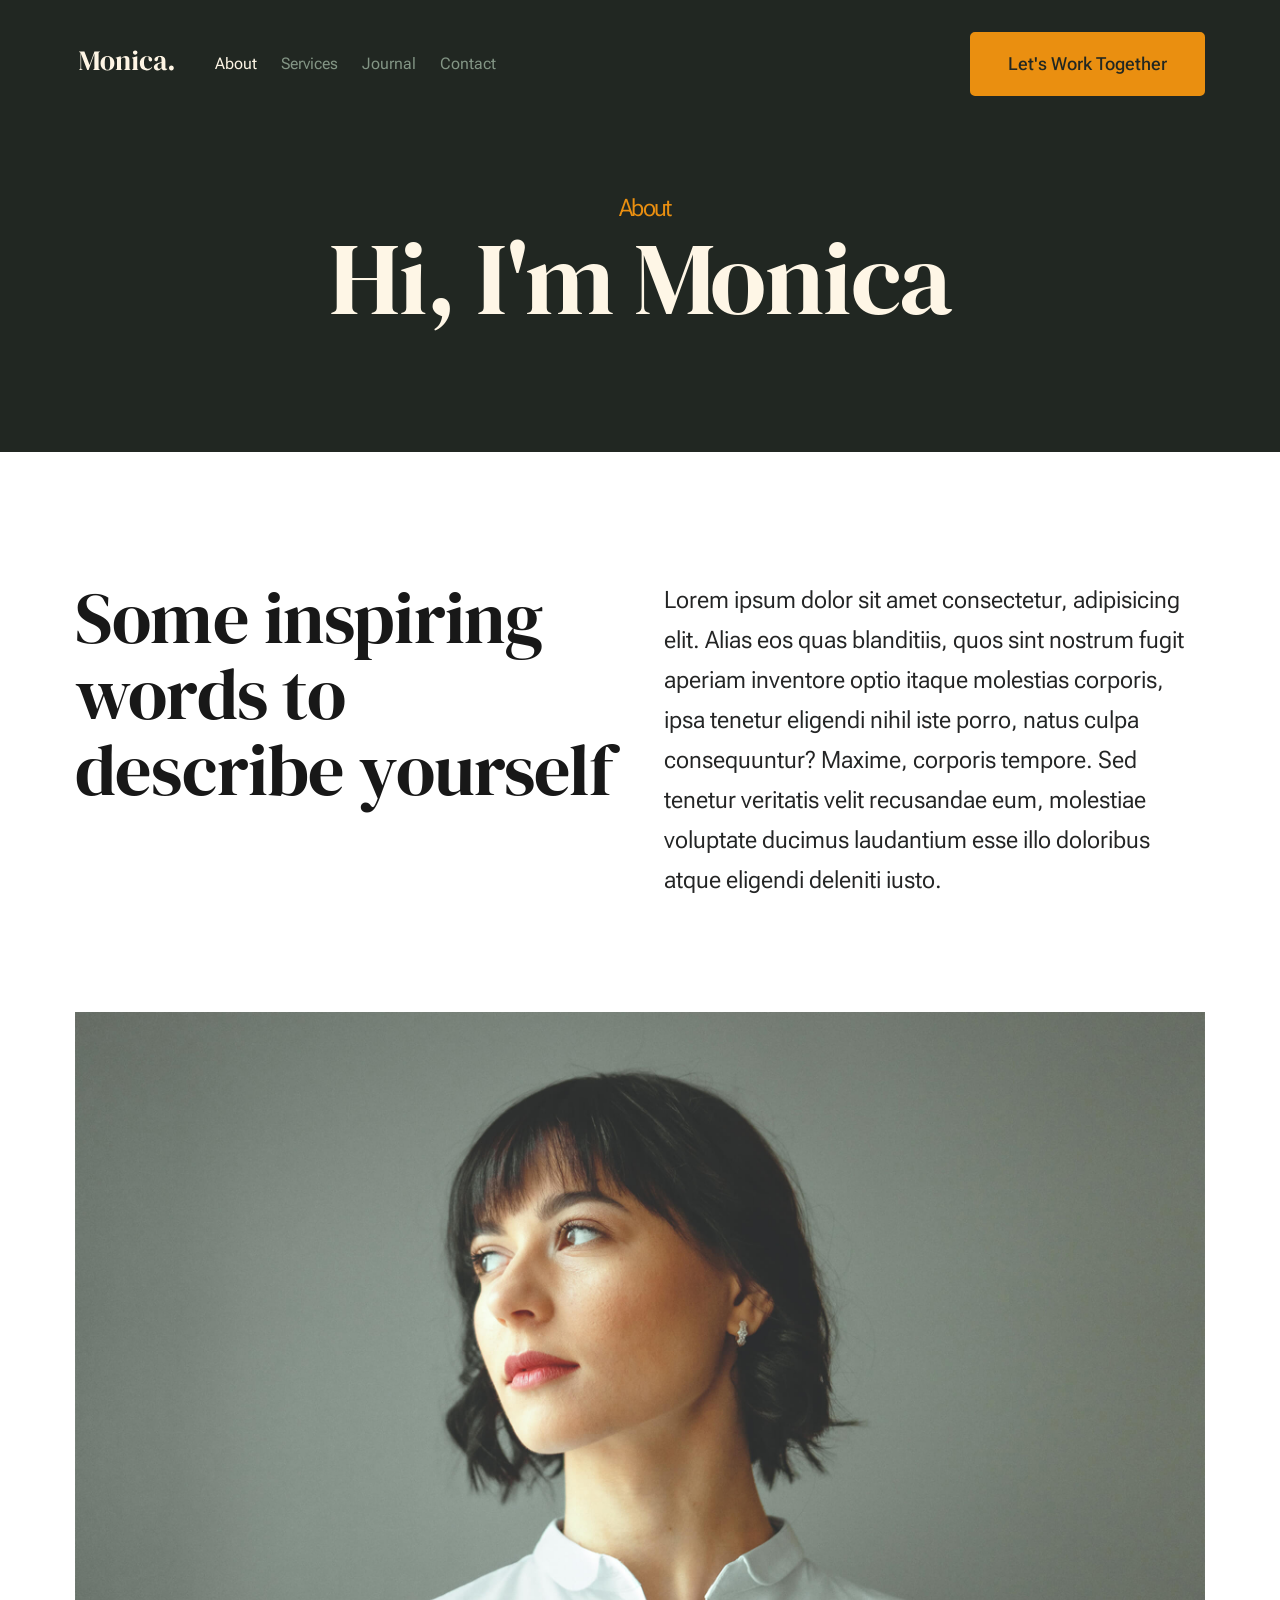
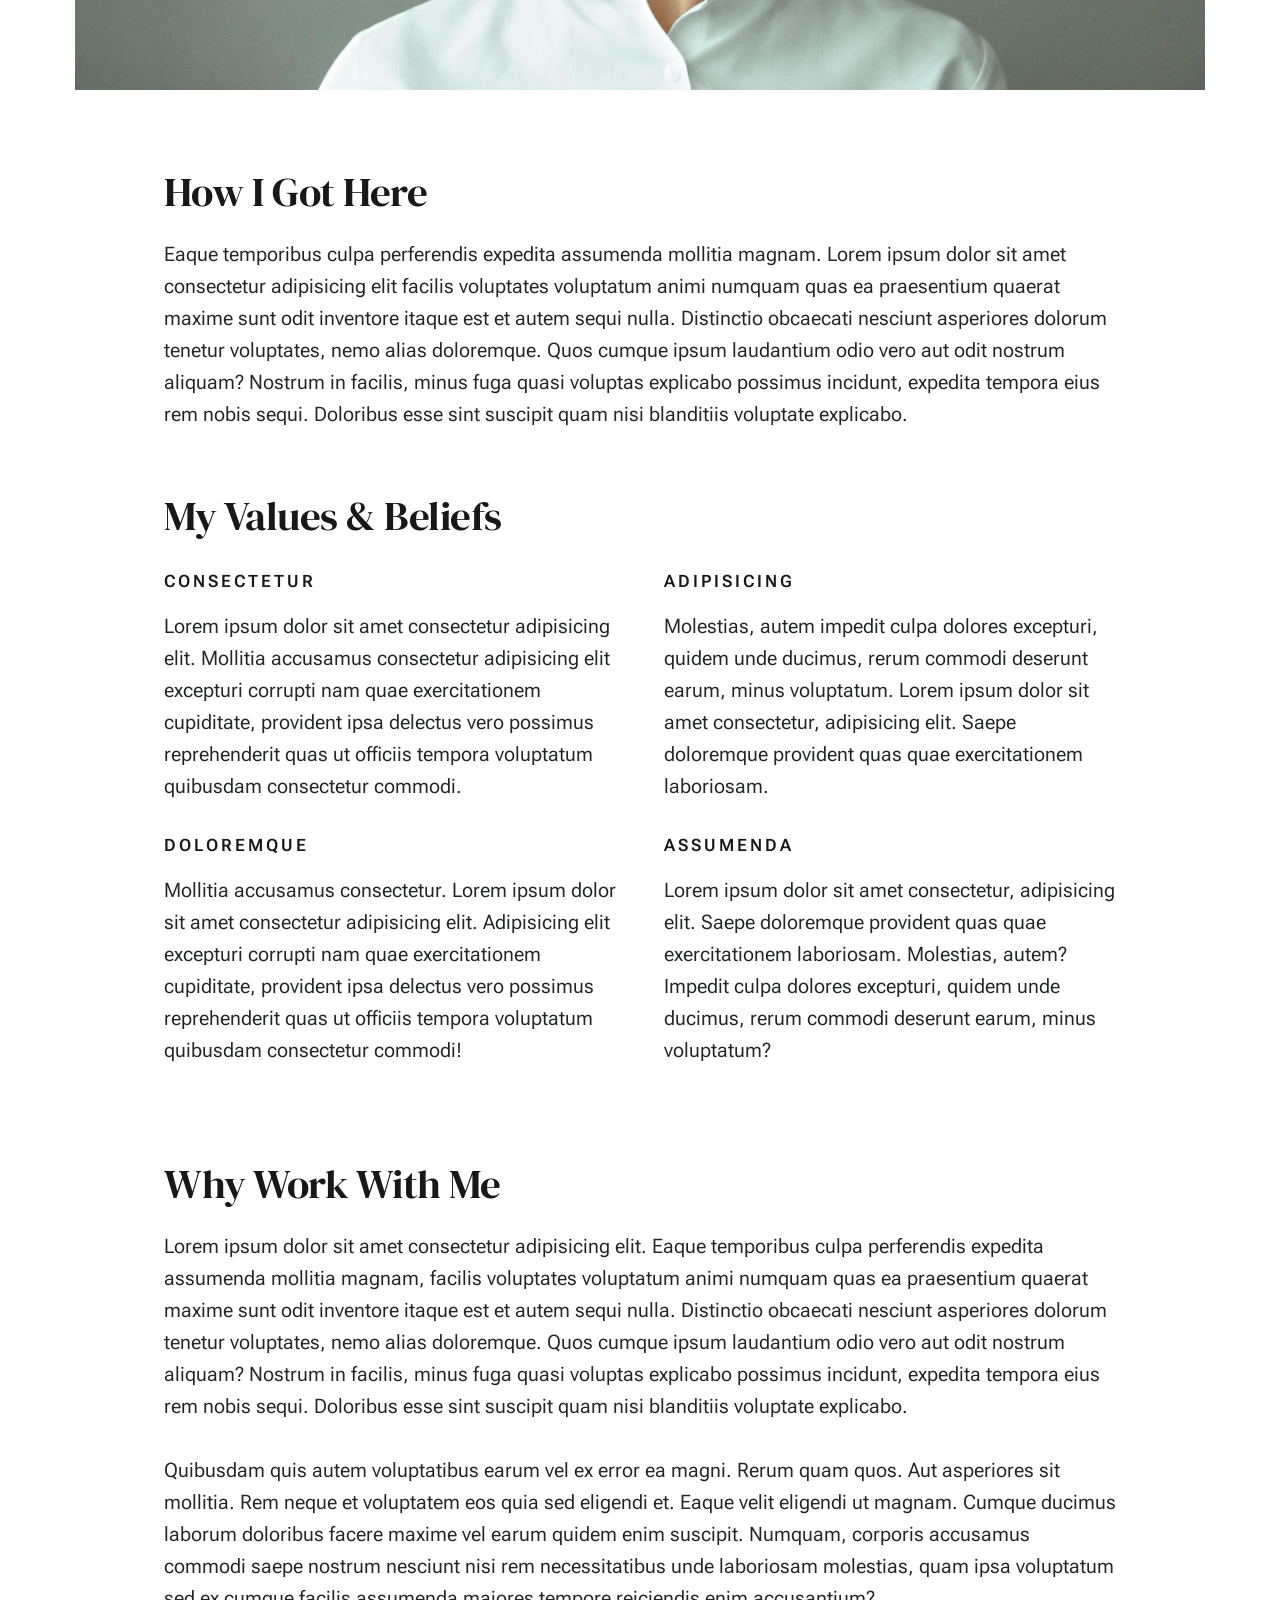
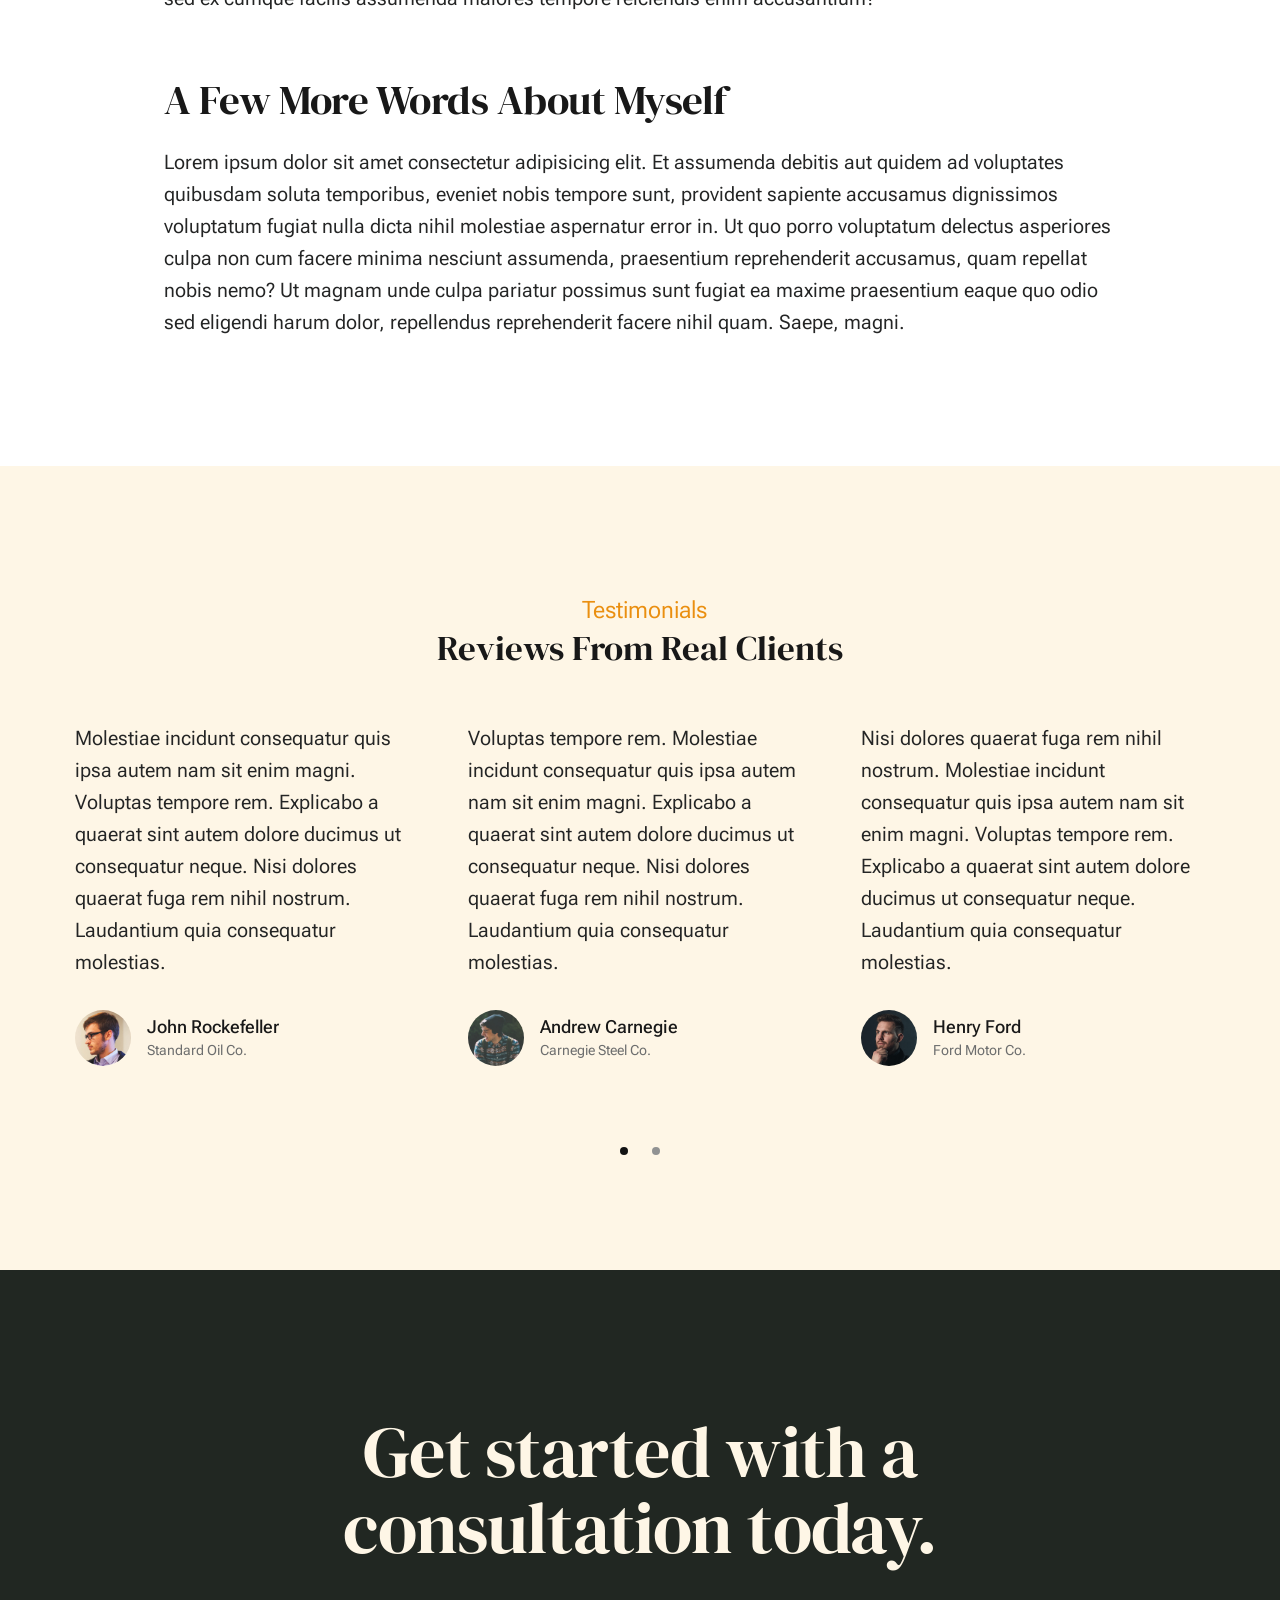
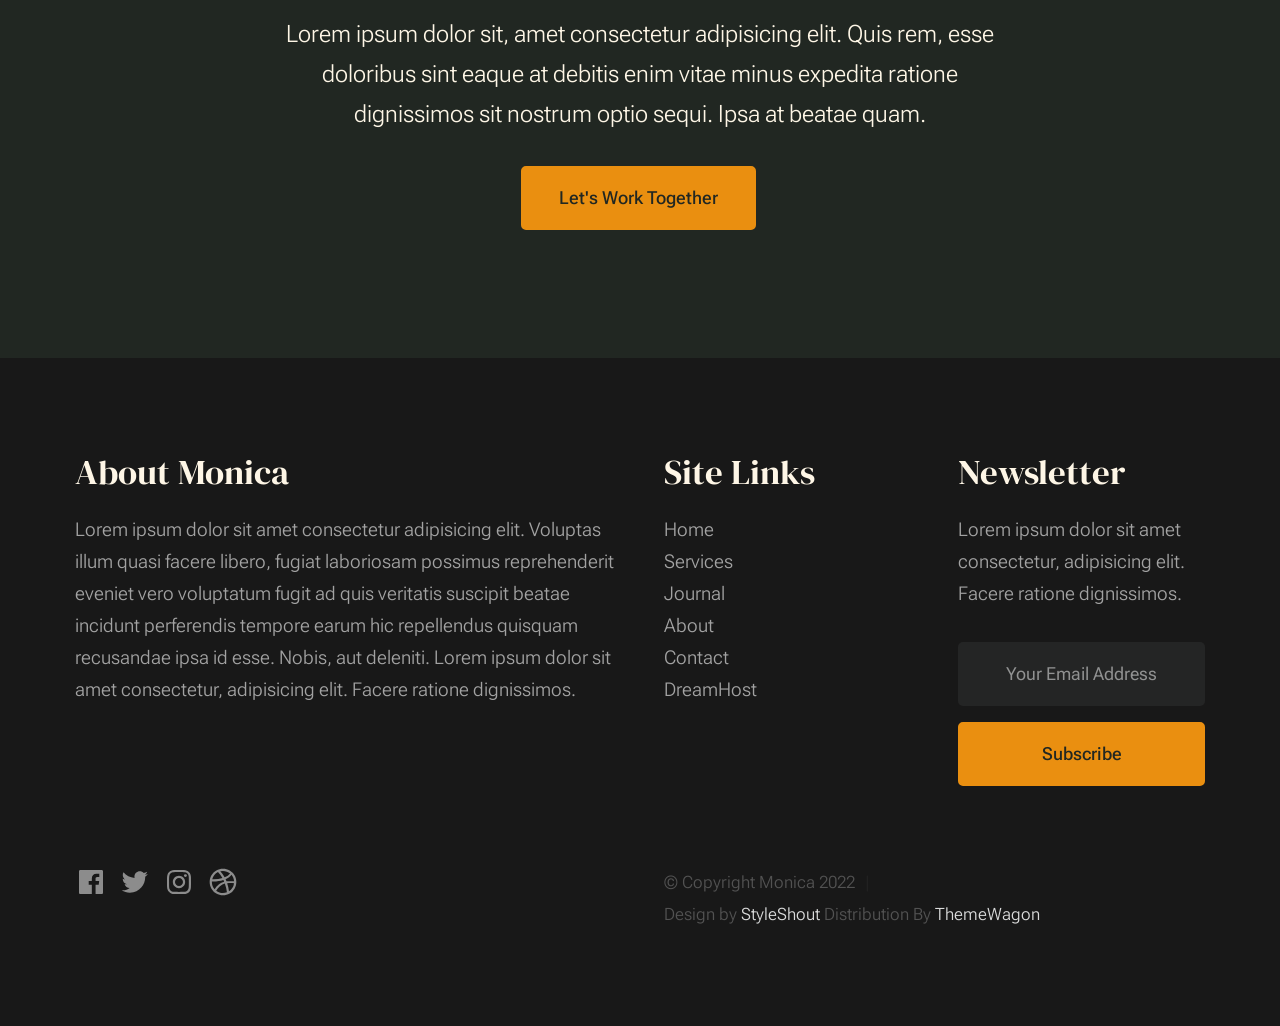
==== about.html @ e1116780 "first commit" ====
<!DOCTYPE html>
<html lang="en" class="no-js" >
<head>

    <!--- basic page needs
    ================================================== -->
    <meta charset="utf-8">
    <meta name="viewport" content="width=device-width, initial-scale=1">
    <title>About - Monica</title>

    <script>
        document.documentElement.classList.remove('no-js');
        document.documentElement.classList.add('js');
    </script>

    <!-- CSS
    ================================================== -->
    <link rel="stylesheet" href="css/vendor.css">
    <link rel="stylesheet" href="css/styles.css">

    <!-- favicons
    ================================================== -->
    <link rel="apple-touch-icon" sizes="180x180" href="apple-touch-icon.png">
    <link rel="icon" type="image/png" sizes="32x32" href="favicon-32x32.png">
    <link rel="icon" type="image/png" sizes="16x16" href="favicon-16x16.png">
    <link rel="manifest" href="site.webmanifest">

</head>


<body id="top">


    <!-- preloader
    ================================================== -->
    <div id="preloader">
        <div id="loader" class="dots-fade">
            <div></div>
            <div></div>
            <div></div>
        </div>
    </div>


    <!-- page wrap
    ================================================== -->
    <div id="page" class="s-pagewrap">


        <!-- # site header 
        ================================================== -->
        <header class="s-header">

            <div class="row s-header__inner width-sixteen-col">

                <div class="s-header__block">
                    <div class="s-header__logo">
                        <a class="logo" href="index.html">
                            <img src="images/logo.svg" alt="Homepage">
                        </a>
                    </div>

                    <a class="s-header__menu-toggle" href="#0"><span>Menu</span></a>
                </div> <!-- end s-header__block -->

                <nav class="s-header__nav">
    
                    <ul class="s-header__menu-links">
                        <li class="current"><a href="about.html">About</a></li>
                        <li><a href="services.html">Services</a></li>
                        <li><a href="blog.html">Journal</a></li>
                        <li><a href="contact.html">Contact</a></li>
                    </ul> <!-- s-header__menu-links -->

                    <div class="s-header__contact">
                        <a href="contact.html" class="btn btn--primary s-header__contact-btn">Let's Work Together</a>                        
                    </div> <!-- s-header__contact -->
    
                </nav> <!-- end s-header__nav -->

            </div> <!-- end s-header__inner -->

        </header> <!-- end s-header -->


        <!-- # site main content
        ================================================== -->
        <section id="content" class="s-content">

               <section class="s-pageheader pageheader">
                    <div class="row">
                        <div class="column xl-12">
                            <h1 class="page-title">
                                <span class="page-title__small-type text-pretitle">About</span>
                                Hi, I'm Monica
                            </h1>
                            
                        </div>
                    </div>
               </section> <!-- end pageheader --> 

               <section class="s-pagecontent pagecontent">

                    <div class="row pageintro">
                        <div class="column xl-6 lg-12">
                            <h2 class="text-display-title">Some inspiring words to describe yourself</h2>
                        </div>
                        <div class="column xl-6 lg-12 u-flexitem-x-right">
                            <p class="lead">
                            Lorem ipsum dolor sit amet consectetur, adipisicing elit. Alias eos quas blanditiis, quos sint nostrum fugit aperiam 
                            inventore optio itaque molestias corporis, ipsa tenetur eligendi nihil iste porro, natus culpa consequuntur? Maxime, 
                            corporis tempore. Sed tenetur veritatis velit recusandae eum, molestiae voluptate ducimus laudantium esse illo 
                            doloribus atque eligendi deleniti iusto. 
                            </p>
                        </div>                       
                    </div> <!-- end pageintro -->   
                    
                    <div class="row pagemedia">
                        <d class="column xl-12">
                            <figure class="page-media">                                
                                <img src="images/thumbs/about/about-1200.jpg" 
                                     srcset="images/thumbs/about/about-2400.jpg 2400w, 
                                             images/thumbs/about/about-1200.jpg 1200w, 
                                             images/thumbs/about/about-600.jpg 600w" sizes="(max-width: 2400px) 100vw, 2400px" alt="">
                            </figure>
                        </d>
                    </div> <!-- end pagemedia -->

                    <div class="row width-narrower pagemain">
                        <div class="column xl-12"> 

                            <h2>How I Got Here</h2>
                            <p>
                            Eaque temporibus culpa perferendis expedita assumenda mollitia magnam. Lorem ipsum dolor sit amet consectetur adipisicing elit
                            facilis voluptates voluptatum animi numquam quas ea praesentium quaerat maxime sunt odit inventore itaque est et autem sequi nulla. 
                            Distinctio obcaecati nesciunt asperiores dolorum tenetur voluptates, nemo alias doloremque. Quos cumque ipsum laudantium odio vero 
                            aut odit nostrum aliquam? Nostrum in facilis, minus fuga quasi voluptas explicabo possimus incidunt, expedita tempora eius rem nobis sequi. 
                            Doloribus esse sint suscipit quam nisi blanditiis voluptate explicabo.
                            </p>

                            <h2 class="u-add-bottom">My Values & Beliefs</h2>

                            <div class="grid-list-items list-items">
                                <div class="grid-list-items__item list-items__item u-remove-bottom">
                                    <div class="list-items__item-header">
                                        <h6 class="list-items__item-small-title">Consectetur</h6>
                                    </div>
                                    <p>
                                    Lorem ipsum dolor sit amet consectetur adipisicing elit. Mollitia accusamus consectetur adipisicing elit excepturi corrupti 
                                    nam quae exercitationem cupiditate, provident ipsa delectus vero possimus reprehenderit quas ut officiis tempora voluptatum 
                                    quibusdam consectetur commodi.
                                    </p>
                                </div>
                                <div class="grid-list-items__item list-items__item u-remove-bottom">
                                    <div class="list-items__item-header">
                                        <h6 class="list-items__item-small-title">Adipisicing</h6>
                                    </div>
                                    <p> 
                                    Molestias, autem impedit culpa dolores excepturi, quidem unde ducimus, rerum commodi deserunt earum, minus voluptatum.
                                    Lorem ipsum dolor sit amet consectetur, adipisicing elit. Saepe doloremque provident quas quae exercitationem laboriosam.
                                    </p>
                                </div>
                                <div class="grid-list-items__item list-items__item u-remove-bottom">
                                    <div class="list-items__item-header">
                                        <h6 class="list-items__item-small-title">Doloremque</h6>
                                    </div>
                                    <p>
                                    Mollitia accusamus consectetur. Lorem ipsum dolor sit amet consectetur adipisicing elit. Adipisicing elit excepturi corrupti 
                                    nam quae exercitationem cupiditate, provident ipsa delectus vero possimus reprehenderit quas ut officiis tempora voluptatum 
                                    quibusdam consectetur commodi!
                                    </p>
                                </div>
                                <div class="grid-list-items__item list-items__item u-remove-bottom">
                                    <div class="list-items__item-header">
                                        <h6 class="list-items__item-small-title">Assumenda</h6>
                                    </div>
                                    <p>
                                    Lorem ipsum dolor sit amet consectetur, adipisicing elit. Saepe doloremque provident quas quae exercitationem laboriosam. 
                                    Molestias, autem? Impedit culpa dolores excepturi, quidem unde ducimus, rerum commodi deserunt earum, minus voluptatum?
                                    </p>
                                </div>
                            </div> <!--grid-list-items -->

                            <h2>Why Work With Me</h2>
                            <p>
                            Lorem ipsum dolor sit amet consectetur adipisicing elit. Eaque temporibus culpa perferendis expedita assumenda mollitia magnam, 
                            facilis voluptates voluptatum animi numquam quas ea praesentium quaerat maxime sunt odit inventore itaque est et autem sequi nulla. 
                            Distinctio obcaecati nesciunt asperiores dolorum tenetur voluptates, nemo alias doloremque. Quos cumque ipsum laudantium odio vero aut 
                            odit nostrum aliquam? Nostrum in facilis, minus fuga quasi voluptas explicabo possimus incidunt, expedita tempora eius rem nobis sequi. 
                            Doloribus esse sint suscipit quam nisi blanditiis voluptate explicabo.
                            </p>

                            <p>
                            Quibusdam quis autem voluptatibus earum vel ex error ea magni. Rerum quam quos. Aut asperiores sit mollitia. Rem neque et voluptatem 
                            eos quia sed eligendi et. Eaque velit eligendi ut magnam. Cumque ducimus laborum doloribus facere maxime vel earum quidem enim suscipit. 
                            Numquam, corporis accusamus commodi saepe nostrum nesciunt nisi rem necessitatibus unde laboriosam molestias, quam ipsa voluptatum sed 
                            ex cumque facilis assumenda maiores tempore reiciendis enim accusantium?
                            </p>                   

                            <h2>A Few More Words About Myself</h2>
                            <p>
                            Lorem ipsum dolor sit amet consectetur adipisicing elit. Et assumenda debitis aut quidem ad voluptates quibusdam soluta temporibus, 
                            eveniet nobis tempore sunt, provident sapiente accusamus dignissimos voluptatum fugiat nulla dicta nihil molestiae aspernatur error in. 
                            Ut quo porro voluptatum delectus asperiores culpa non cum facere minima nesciunt assumenda, praesentium reprehenderit accusamus, quam 
                            repellat nobis nemo? Ut magnam unde culpa pariatur possimus sunt fugiat ea maxime praesentium eaque quo odio sed eligendi harum dolor, 
                            repellendus reprehenderit facere nihil quam. Saepe, magni.
                            </p>

                        </div> <!-- end grid-block-->
                    </div> <!-- end pagemain -->

               </section> <!-- pagecontent -->

               <section class="s-testimonials">

                    <div class="s-testimonials__header row row-x-center text-center">
                        <div class="column xl-8 lg-12">
        
                            <p class="text-pretitle">
                            Testimonials
                            </p>
                            <h3>
                            Reviews From Real Clients
                            </h3>                        
        
                        </div>
                    </div> <!--end s-testimonials__header -->

                    <div class="row s-testimonials__content">
                        <div class="column xl-12 testimonials">

                            <div class="swiper-container testimonials__slider page-slider">

                                <div class="swiper-wrapper">
                                    <div class="testimonials__slide swiper-slide">
                                        <p>
                                        Molestiae incidunt consequatur quis ipsa autem nam sit enim magni. Voluptas tempore rem. 
                                        Explicabo a quaerat sint autem dolore ducimus ut consequatur neque. Nisi dolores quaerat fuga rem nihil nostrum.
                                        Laudantium quia consequatur molestias.
                                        </p>
                                        <div class="testimonials__author">
                                            <img src="images/avatars/user-01.jpg" alt="Author image" class="testimonials__avatar">
                                            <cite class="testimonials__cite">
                                                <strong>John Rockefeller</strong>
                                                <span>Standard Oil Co.</span>
                                            </cite>
                                        </div>
                                    </div>
                                    <div class="testimonials__slide swiper-slide">
                                        <p>
                                        Voluptas tempore rem. Molestiae incidunt consequatur quis ipsa autem nam sit enim magni. 
                                        Explicabo a quaerat sint autem dolore ducimus ut consequatur neque. Nisi dolores quaerat fuga rem nihil nostrum.
                                        Laudantium quia consequatur molestias.
                                        </p>
                                        <div class="testimonials__author">
                                            <img src="images/avatars/user-04.jpg" alt="Author image" class="testimonials__avatar">
                                            <cite class="testimonials__cite">
                                                <strong>Andrew Carnegie</strong>
                                                <span>Carnegie Steel Co.</span>
                                            </cite>
                                        </div>
                                    </div>
                                    <div class="testimonials__slide swiper-slide">
                                        <p>
                                        Nisi dolores quaerat fuga rem nihil nostrum. Molestiae incidunt consequatur quis ipsa autem nam sit enim magni. 
                                        Voluptas tempore rem. Explicabo a quaerat sint autem dolore ducimus ut consequatur neque. 
                                        Laudantium quia consequatur molestias.
                                        </p>
                                        <div class="testimonials__author">
                                            <img src="images/avatars/user-06.jpg" alt="Author image" class="testimonials__avatar">
                                            <cite class="testimonials__cite">
                                                <strong>Henry Ford</strong>
                                                <span>Ford Motor Co.</span>
                                            </cite>
                                        </div>
                                    </div>
                                    <div class="testimonials__slide swiper-slide">
                                        <p>
                                        Molestiae incidunt consequatur quis ipsa autem nam sit enim magni. Voluptas tempore rem. 
                                        Explicabo a quaerat sint autem dolore ducimus ut consequatur neque. Nisi dolores quaerat fuga rem nihil nostrum.
                                        Laudantium quia consequatur molestias.
                                        </p>
                                        <div class="testimonials__author">
                                            <img src="images/avatars/user-02.jpg" alt="Author image" class="testimonials__avatar">
                                            <cite class="testimonials__cite">
                                                <strong>John Morgan</strong>
                                                <span>JP Morgan & Co.</span>
                                            </cite>
                                        </div>
                                    </div> 
                                </div> <!-- end swiper-wrapper --> 

                                <div class="swiper-pagination"></div>

                            </div> <!--end testimonials__slider --> 

                        </div> <!-- testimonials -->
                    </div> <!--end s-testimonials__content -->

               </section> <!-- end s-testimonials -->

        </section> <!-- s-content-->

        <!-- # cta
        ================================================== -->
        <section id="cta" class="s-cta">

            <div class="row row-x-center text-center">
                <div class="column xl-8 lg-12">

                    <div class="s-cta__content">
                        <h2 class="text-display-title">
                        Get started with a consultation today.
                        </h2>
                        <p class="lead">
                        Lorem ipsum dolor sit, amet consectetur adipisicing elit. Quis rem, esse doloribus sint eaque at debitis enim vitae minus expedita ratione dignissimos sit nostrum optio sequi. Ipsa at beatae quam.
                        </p>
                        <a href="contact.html" class="btn btn--primary">Let's Work Together</a>
                    </div>

                </div>
            </div>

        </section> <!-- end s-cta -->


        <!-- # footer 
        ================================================== -->
        <footer class="s-footer">
            <div class="row s-footer__content">
                <div class="column xl-6 lg-6 md-12 s-footer__block s-footer__about">                    
                    <h3>About Monica</h3>
                    <p>
                    Lorem ipsum dolor sit amet consectetur adipisicing elit. Voluptas illum quasi facere libero, 
                    fugiat laboriosam possimus reprehenderit eveniet vero voluptatum fugit ad quis veritatis suscipit beatae 
                    incidunt perferendis tempore earum hic repellendus quisquam recusandae ipsa id esse. Nobis, aut deleniti.
                    Lorem ipsum dolor sit amet consectetur, adipisicing elit. Facere ratione dignissimos.
                    </p>               
                </div>                
                <div class="column xl-3 lg-6 md-12 s-footer__block s-footer__site-links">
                    <h3>Site Links</h3>
                    <ul class="link-list">
                        <li><a href="index.html">Home</a></li>
                        <li><a href="services.html">Services</a></li>
                        <li><a href="blog.html">Journal</a></li>
                        <li><a href="about.html">About</a></li>
                        <li><a href="contact.html">Contact</a></li>
                        <li><a href="https://www.dreamhost.com/r.cgi?287326">DreamHost</a></li>
                    </ul>
                </div>
                <div class="column xl-3 lg-6 md-12 tab-12 s-footer__block s-footer__newsletter">
                    <h3>Newsletter</h3>

                    <p>
                    Lorem ipsum dolor sit amet consectetur, adipisicing elit. Facere ratione dignissimos.
                    </p>

                    <div class="subscribe-form">
                        <form id="mc-form" class="mc-form">
                            <input type="email" name="EMAIL" id="mce-EMAIL" class="u-fullwidth text-center" placeholder="Your Email Address" title="The domain portion of the email address is invalid (the portion after the @)." pattern="^([^\x00-\x20\x22\x28\x29\x2c\x2e\x3a-\x3c\x3e\x40\x5b-\x5d\x7f-\xff]+|\x22([^\x0d\x22\x5c\x80-\xff]|\x5c[\x00-\x7f])*\x22)(\x2e([^\x00-\x20\x22\x28\x29\x2c\x2e\x3a-\x3c\x3e\x40\x5b-\x5d\x7f-\xff]+|\x22([^\x0d\x22\x5c\x80-\xff]|\x5c[\x00-\x7f])*\x22))*\x40([^\x00-\x20\x22\x28\x29\x2c\x2e\x3a-\x3c\x3e\x40\x5b-\x5d\x7f-\xff]+|\x5b([^\x0d\x5b-\x5d\x80-\xff]|\x5c[\x00-\x7f])*\x5d)(\x2e([^\x00-\x20\x22\x28\x29\x2c\x2e\x3a-\x3c\x3e\x40\x5b-\x5d\x7f-\xff]+|\x5b([^\x0d\x5b-\x5d\x80-\xff]|\x5c[\x00-\x7f])*\x5d))*(\.\w{2,})+$" required>
                            <input type="submit" name="subscribe" value="Subscribe" class="btn btn--primary btn--small u-fullwidth">
                            <!-- <div style="position: absolute; left: -5000px;" aria-hidden="true"><input type="text" name="b_cdb7b577e41181934ed6a6a44_9a91cfe7b3" tabindex="-1" value=""></div> -->
                            <div class="mc-status"></div>
                        </form>
                    </div>
                </div>
            </div>    
            
            <div class="row s-footer__bottom">
                <div class="column xl-6 lg-12">
                    <ul class="s-footer__social social-list">
                        <li>
                            <a href="#0">
                                <svg xmlns="http://www.w3.org/2000/svg" width="24" height="24" viewBox="0 0 24 24" style="fill:rgba(0, 0, 0, 1);transform:;-ms-filter:"><path d="M20,3H4C3.447,3,3,3.448,3,4v16c0,0.552,0.447,1,1,1h8.615v-6.96h-2.338v-2.725h2.338v-2c0-2.325,1.42-3.592,3.5-3.592 c0.699-0.002,1.399,0.034,2.095,0.107v2.42h-1.435c-1.128,0-1.348,0.538-1.348,1.325v1.735h2.697l-0.35,2.725h-2.348V21H20 c0.553,0,1-0.448,1-1V4C21,3.448,20.553,3,20,3z"></path></svg>
                                <span class="u-screen-reader-text">Facebook</span>
                            </a>
                        </li>
                        <li>
                            <a href="#0">
                                <svg xmlns="http://www.w3.org/2000/svg" width="24" height="24" viewBox="0 0 24 24" style="fill:rgba(0, 0, 0, 1);transform:;-ms-filter:"><path d="M19.633,7.997c0.013,0.175,0.013,0.349,0.013,0.523c0,5.325-4.053,11.461-11.46,11.461c-2.282,0-4.402-0.661-6.186-1.809 c0.324,0.037,0.636,0.05,0.973,0.05c1.883,0,3.616-0.636,5.001-1.721c-1.771-0.037-3.255-1.197-3.767-2.793 c0.249,0.037,0.499,0.062,0.761,0.062c0.361,0,0.724-0.05,1.061-0.137c-1.847-0.374-3.23-1.995-3.23-3.953v-0.05 c0.537,0.299,1.16,0.486,1.82,0.511C3.534,9.419,2.823,8.184,2.823,6.787c0-0.748,0.199-1.434,0.548-2.032 c1.983,2.443,4.964,4.04,8.306,4.215c-0.062-0.3-0.1-0.611-0.1-0.923c0-2.22,1.796-4.028,4.028-4.028 c1.16,0,2.207,0.486,2.943,1.272c0.91-0.175,1.782-0.512,2.556-0.973c-0.299,0.935-0.936,1.721-1.771,2.22 c0.811-0.088,1.597-0.312,2.319-0.624C21.104,6.712,20.419,7.423,19.633,7.997z"></path></svg>
                                <span class="u-screen-reader-text">Twitter</span>
                            </a>
                        </li>
                        <li>
                            <a href="#0">
                                <svg xmlns="http://www.w3.org/2000/svg" width="24" height="24" viewBox="0 0 24 24" style="fill:rgba(0, 0, 0, 1);transform:;-ms-filter:"><path d="M11.999,7.377c-2.554,0-4.623,2.07-4.623,4.623c0,2.554,2.069,4.624,4.623,4.624c2.552,0,4.623-2.07,4.623-4.624 C16.622,9.447,14.551,7.377,11.999,7.377L11.999,7.377z M11.999,15.004c-1.659,0-3.004-1.345-3.004-3.003 c0-1.659,1.345-3.003,3.004-3.003s3.002,1.344,3.002,3.003C15.001,13.659,13.658,15.004,11.999,15.004L11.999,15.004z"></path><circle cx="16.806" cy="7.207" r="1.078"></circle><path d="M20.533,6.111c-0.469-1.209-1.424-2.165-2.633-2.632c-0.699-0.263-1.438-0.404-2.186-0.42 c-0.963-0.042-1.268-0.054-3.71-0.054s-2.755,0-3.71,0.054C7.548,3.074,6.809,3.215,6.11,3.479C4.9,3.946,3.945,4.902,3.477,6.111 c-0.263,0.7-0.404,1.438-0.419,2.186c-0.043,0.962-0.056,1.267-0.056,3.71c0,2.442,0,2.753,0.056,3.71 c0.015,0.748,0.156,1.486,0.419,2.187c0.469,1.208,1.424,2.164,2.634,2.632c0.696,0.272,1.435,0.426,2.185,0.45 c0.963,0.042,1.268,0.055,3.71,0.055s2.755,0,3.71-0.055c0.747-0.015,1.486-0.157,2.186-0.419c1.209-0.469,2.164-1.424,2.633-2.633 c0.263-0.7,0.404-1.438,0.419-2.186c0.043-0.962,0.056-1.267,0.056-3.71s0-2.753-0.056-3.71C20.941,7.57,20.801,6.819,20.533,6.111z M19.315,15.643c-0.007,0.576-0.111,1.147-0.311,1.688c-0.305,0.787-0.926,1.409-1.712,1.711c-0.535,0.199-1.099,0.303-1.67,0.311 c-0.95,0.044-1.218,0.055-3.654,0.055c-2.438,0-2.687,0-3.655-0.055c-0.569-0.007-1.135-0.112-1.669-0.311 c-0.789-0.301-1.414-0.923-1.719-1.711c-0.196-0.534-0.302-1.099-0.311-1.669c-0.043-0.95-0.053-1.218-0.053-3.654 c0-2.437,0-2.686,0.053-3.655c0.007-0.576,0.111-1.146,0.311-1.687c0.305-0.789,0.93-1.41,1.719-1.712 c0.534-0.198,1.1-0.303,1.669-0.311c0.951-0.043,1.218-0.055,3.655-0.055c2.437,0,2.687,0,3.654,0.055 c0.571,0.007,1.135,0.112,1.67,0.311c0.786,0.303,1.407,0.925,1.712,1.712c0.196,0.534,0.302,1.099,0.311,1.669 c0.043,0.951,0.054,1.218,0.054,3.655c0,2.436,0,2.698-0.043,3.654H19.315z"></path></svg>
                                <span class="u-screen-reader-text">Instagram</span>
                            </a>
                        </li>
                        <li>
                            <a href="#0">
                                <svg xmlns="http://www.w3.org/2000/svg" width="24" height="24" viewBox="0 0 24 24" style="fill: rgba(0, 0, 0, 1);transform: ;msFilter:;"><path d="M20.66 6.98a9.932 9.932 0 0 0-3.641-3.64C15.486 2.447 13.813 2 12 2s-3.486.447-5.02 1.34c-1.533.893-2.747 2.107-3.64 3.64S2 10.187 2 12s.446 3.487 1.34 5.02a9.924 9.924 0 0 0 3.641 3.64C8.514 21.553 10.187 22 12 22s3.486-.447 5.02-1.34a9.932 9.932 0 0 0 3.641-3.64C21.554 15.487 22 13.813 22 12s-.446-3.487-1.34-5.02zM12 3.66c2 0 3.772.64 5.32 1.919-.92 1.174-2.286 2.14-4.1 2.9-1.002-1.813-2.088-3.327-3.261-4.54A7.715 7.715 0 0 1 12 3.66zM5.51 6.8a8.116 8.116 0 0 1 2.711-2.22c1.212 1.201 2.325 2.7 3.34 4.5-2 .6-4.114.9-6.341.9-.573 0-1.006-.013-1.3-.04A8.549 8.549 0 0 1 5.51 6.8zM3.66 12c0-.054.003-.12.01-.2.007-.08.01-.146.01-.2.254.014.641.02 1.161.02 2.666 0 5.146-.367 7.439-1.1.187.373.381.793.58 1.26-1.32.293-2.674 1.006-4.061 2.14S6.4 16.247 5.76 17.5c-1.4-1.587-2.1-3.42-2.1-5.5zM12 20.34c-1.894 0-3.594-.587-5.101-1.759.601-1.187 1.524-2.322 2.771-3.401 1.246-1.08 2.483-1.753 3.71-2.02a29.441 29.441 0 0 1 1.56 6.62 8.166 8.166 0 0 1-2.94.56zm7.08-3.96a8.351 8.351 0 0 1-2.58 2.621c-.24-2.08-.7-4.107-1.379-6.081.932-.066 1.765-.1 2.5-.1.799 0 1.686.034 2.659.1a8.098 8.098 0 0 1-1.2 3.46zm-1.24-5c-1.16 0-2.233.047-3.22.14a27.053 27.053 0 0 0-.68-1.62c2.066-.906 3.532-2.006 4.399-3.3 1.2 1.414 1.854 3.027 1.96 4.84-.812-.04-1.632-.06-2.459-.06z"></path></svg>
                                <span class="u-screen-reader-text">Dribbble</span>
                            </a>
                        </li>
                    </ul> <!-- end s-footer__social -->
                </div>
                <div class="column xl-6 lg-12">
                    <p class="ss-copyright">
                        <span>© Copyright Monica 2022</span> 
                        <span>Design by <a href="https://www.styleshout.com/">StyleShout</a> Distribution By <a href="https://themewagon.com">ThemeWagon</a></span>
                    </p>
                </div>

                <div class="ss-go-top">
                    <a class="smoothscroll" title="Back to Top" href="#top">
                        <svg xmlns="http://www.w3.org/2000/svg" viewBox="0 0 24 24" width="36" height="36" fill="none" stroke="#ffffff" stroke-width="1" stroke-linecap="round" stroke-linejoin="round">&lt;!--!  Atomicons Free 1.00 by @atisalab License - https://atomicons.com/license/ (Icons: CC BY 4.0) Copyright 2021 Atomicons --&gt;<polyline points="17 11 12 6 7 11"></polyline><line x1="12" y1="18" x2="12" y2="6"></line></svg>
                    </a>
                </div> <!-- end ss-go-top -->
            </div>
            
        </footer> <!-- end s-footer -->

    </div> <!-- end page-wrap -->

    <!-- Java Script
    ================================================== -->
    <script src="js/plugins.js"></script>
    <script src="js/main.js"></script>

</body>
</html>
---- css/vendor.css ----
/* ===================================================================
 * Monica Third-party Stylesheets
 * Template Ver. 1.0.0
 * 12-13-2022
 * -------------------------------------------------------------------
 *
 * TOC:
 * # PrismJS
 * # Swiper
 *
 * ------------------------------------------------------------------- */


/* ===================================================================
 * # PrismJS 1.20.0
 *   https://prismjs.com/download.html#themes=prism-okaidia&languages=markup+css+clike+javascript+markup-templating+php 
 *   
 *   okaidia theme for JavaScript, CSS and HTML
 *   Loosely based on Monokai textmate theme by http://www.monokai.nl/
 *   @author ocodia
 * ------------------------------------------------------------------- */
code[class*=language-],
pre[class*=language-] {
  color          : #f8f8f2;
  background     : none;
  text-shadow    : 0 1px rgba(0, 0, 0, 0.3);
  font-family    : var(--font-mono);
  font-size      : calc(var(--text-size) * 0.9444);
  text-align     : left;
  white-space    : pre;
  word-spacing   : normal;
  word-break     : normal;
  word-wrap      : normal;
  line-height    : var(--vspace-1);
  -moz-tab-size  : 4;
  -o-tab-size    : 4;
  tab-size       : 4;
  -webkit-hyphens: none;
  -ms-hyphens    : none;
  hyphens        : none;
}

/* Code blocks */
pre[class*=language-] {
  padding : var(--vspace-0_5) 0 var(--vspace-1);
  margin  : var(--vspace-1) 0;
  overflow: auto;
}

:not(pre)>code[class*=language-],
pre[class*=language-] {
  background: #272822;
}

/* Inline code */
:not(pre)>code[class*=language-] {
  padding    : 0.1em;
  white-space: normal;
}

.token.comment,
.token.prolog,
.token.doctype,
.token.cdata {
  color: slategray;
}

.token.punctuation {
  color: #f8f8f2;
}

.token.namespace {
  opacity: 0.7;
}

.token.property,
.token.tag,
.token.constant,
.token.symbol,
.token.deleted {
  color: #f92672;
}

.token.boolean,
.token.number {
  color: #ae81ff;
}

.token.selector,
.token.attr-name,
.token.string,
.token.char,
.token.builtin,
.token.inserted {
  color: #a6e22e;
}

.token.operator,
.token.entity,
.token.url,
.language-css .token.string,
.style .token.string,
.token.variable {
  color: #f8f8f2;
}

.token.atrule,
.token.attr-value,
.token.function,
.token.class-name {
  color: #e6db74;
}

.token.keyword {
  color: #66d9ef;
}

.token.regex,
.token.important {
  color: #fd971f;
}

.token.important,
.token.bold {
  font-weight: bold;
}

.token.italic {
  font-style: italic;
}

.token.entity {
  cursor: help;
}



/* ===================================================================
 * # Swiper 6.4.5
 *   Most modern mobile touch slider and framework with hardware accelerated transitions
 *   https://swiperjs.com
 *
 *   Copyright 2014-2020 Vladimir Kharlampidi
 *
 *   Released under the MIT License
 *
 *   Released on: December 18, 2020
 * ------------------------------------------------------------------- */
@font-face {
  font-family: "swiper-icons";
  src        : url("data:application/font-woff;charset=utf-8;base64, [base64]//wADZ2x5ZgAAAywAAADMAAAD2MHtryVoZWFkAAABbAAAADAAAAA2E2+eoWhoZWEAAAGcAAAAHwAAACQC9gDzaG10eAAAAigAAAAZAAAArgJkABFsb2NhAAAC0AAAAFoAAABaFQAUGG1heHAAAAG8AAAAHwAAACAAcABAbmFtZQAAA/gAAAE5AAACXvFdBwlwb3N0AAAFNAAAAGIAAACE5s74hXjaY2BkYGAAYpf5Hu/j+W2+MnAzMYDAzaX6QjD6/4//Bxj5GA8AuRwMYGkAPywL13jaY2BkYGA88P8Agx4j+/8fQDYfA1AEBWgDAIB2BOoAeNpjYGRgYNBh4GdgYgABEMnIABJzYNADCQAACWgAsQB42mNgYfzCOIGBlYGB0YcxjYGBwR1Kf2WQZGhhYGBiYGVmgAFGBiQQkOaawtDAoMBQxXjg/wEGPcYDDA4wNUA2CCgwsAAAO4EL6gAAeNpj2M0gyAACqxgGNWBkZ2D4/wMA+xkDdgAAAHjaY2BgYGaAYBkGRgYQiAHyGMF8FgYHIM3DwMHABGQrMOgyWDLEM1T9/w8UBfEMgLzE////P/5//f/V/xv+r4eaAAeMbAxwIUYmIMHEgKYAYjUcsDAwsLKxc3BycfPw8jEQA/[base64]/uznmfPFBNODM2K7MTQ45YEAZqGP81AmGGcF3iPqOop0r1SPTaTbVkfUe4HXj97wYE+yNwWYxwWu4v1ugWHgo3S1XdZEVqWM7ET0cfnLGxWfkgR42o2PvWrDMBSFj/IHLaF0zKjRgdiVMwScNRAoWUoH78Y2icB/yIY09An6AH2Bdu/UB+yxopYshQiEvnvu0dURgDt8QeC8PDw7Fpji3fEA4z/PEJ6YOB5hKh4dj3EvXhxPqH/SKUY3rJ7srZ4FZnh1PMAtPhwP6fl2PMJMPDgeQ4rY8YT6Gzao0eAEA409DuggmTnFnOcSCiEiLMgxCiTI6Cq5DZUd3Qmp10vO0LaLTd2cjN4fOumlc7lUYbSQcZFkutRG7g6JKZKy0RmdLY680CDnEJ+UMkpFFe1RN7nxdVpXrC4aTtnaurOnYercZg2YVmLN/d/gczfEimrE/fs/bOuq29Zmn8tloORaXgZgGa78yO9/cnXm2BpaGvq25Dv9S4E9+5SIc9PqupJKhYFSSl47+Qcr1mYNAAAAeNptw0cKwkAAAMDZJA8Q7OUJvkLsPfZ6zFVERPy8qHh2YER+3i/BP83vIBLLySsoKimrqKqpa2hp6+jq6RsYGhmbmJqZSy0sraxtbO3sHRydnEMU4uR6yx7JJXveP7WrDycAAAAAAAH//wACeNpjYGRgYOABYhkgZgJCZgZNBkYGLQZtIJsFLMYAAAw3ALgAeNolizEKgDAQBCchRbC2sFER0YD6qVQiBCv/H9ezGI6Z5XBAw8CBK/m5iQQVauVbXLnOrMZv2oLdKFa8Pjuru2hJzGabmOSLzNMzvutpB3N42mNgZGBg4GKQYzBhYMxJLMlj4GBgAYow/P/PAJJhLM6sSoWKfWCAAwDAjgbRAAB42mNgYGBkAIIbCZo5IPrmUn0hGA0AO8EFTQAA") format("woff");
  font-weight: 400;
  font-style : normal;
}

:root {
  --swiper-theme-color: #007aff;
}

.swiper-container {
  margin-left : auto;
  margin-right: auto;
  position    : relative;
  overflow    : hidden;
  list-style  : none;
  padding     : 0;
  /* Fix of Webkit flickering */
  z-index     : 1;
}

.swiper-container-vertical>.swiper-wrapper {
  flex-direction: column;
}

.swiper-wrapper {
  position           : relative;
  width              : 100%;
  height             : 100%;
  z-index            : 1;
  display            : flex;
  transition-property: transform;
  box-sizing         : content-box;
}

.swiper-container-android .swiper-slide,
.swiper-wrapper {
  transform: translate3d(0px, 0, 0);
}

.swiper-container-multirow>.swiper-wrapper {
  flex-wrap: wrap;
}

.swiper-container-multirow-column>.swiper-wrapper {
  flex-wrap     : wrap;
  flex-direction: column;
}

.swiper-container-free-mode>.swiper-wrapper {
  transition-timing-function: ease-out;
  margin                    : 0 auto;
}

.swiper-slide {
  flex-shrink        : 0;
  width              : 100%;
  height             : 100%;
  position           : relative;
  transition-property: transform;
}

.swiper-slide-invisible-blank {
  visibility: hidden;
}

/* Auto Height */
.swiper-container-autoheight,
.swiper-container-autoheight .swiper-slide {
  height: auto;
}

.swiper-container-autoheight .swiper-wrapper {
  align-items        : flex-start;
  transition-property: transform, height;
}

/* 3D Effects */
.swiper-container-3d {
  perspective: 1200px;
}

.swiper-container-3d .swiper-wrapper,
.swiper-container-3d .swiper-slide,
.swiper-container-3d .swiper-slide-shadow-left,
.swiper-container-3d .swiper-slide-shadow-right,
.swiper-container-3d .swiper-slide-shadow-top,
.swiper-container-3d .swiper-slide-shadow-bottom,
.swiper-container-3d .swiper-cube-shadow {
  transform-style: preserve-3d;
}

.swiper-container-3d .swiper-slide-shadow-left,
.swiper-container-3d .swiper-slide-shadow-right,
.swiper-container-3d .swiper-slide-shadow-top,
.swiper-container-3d .swiper-slide-shadow-bottom {
  position      : absolute;
  left          : 0;
  top           : 0;
  width         : 100%;
  height        : 100%;
  pointer-events: none;
  z-index       : 10;
}

.swiper-container-3d .swiper-slide-shadow-left {
  background-image: linear-gradient(to left, rgba(0, 0, 0, 0.5), rgba(0, 0, 0, 0));
}

.swiper-container-3d .swiper-slide-shadow-right {
  background-image: linear-gradient(to right, rgba(0, 0, 0, 0.5), rgba(0, 0, 0, 0));
}

.swiper-container-3d .swiper-slide-shadow-top {
  background-image: linear-gradient(to top, rgba(0, 0, 0, 0.5), rgba(0, 0, 0, 0));
}

.swiper-container-3d .swiper-slide-shadow-bottom {
  background-image: linear-gradient(to bottom, rgba(0, 0, 0, 0.5), rgba(0, 0, 0, 0));
}

/* CSS Mode */
.swiper-container-css-mode>.swiper-wrapper {
  overflow          : auto;
  scrollbar-width   : none;
  /* For Firefox */
  -ms-overflow-style: none;
  /* For Internet Explorer and Edge */
}

.swiper-container-css-mode>.swiper-wrapper::-webkit-scrollbar {
  display: none;
}

.swiper-container-css-mode>.swiper-wrapper>.swiper-slide {
  scroll-snap-align: start start;
}

.swiper-container-horizontal.swiper-container-css-mode>.swiper-wrapper {
  -ms-scroll-snap-type: x mandatory;
  scroll-snap-type    : x mandatory;
}

.swiper-container-vertical.swiper-container-css-mode>.swiper-wrapper {
  -ms-scroll-snap-type: y mandatory;
  scroll-snap-type    : y mandatory;
}

:root {
  --swiper-navigation-size   : 44px;
  /*
    --swiper-navigation-color: var(--swiper-theme-color);
    */
}

.swiper-button-prev,
.swiper-button-next {
  position       : absolute;
  top            : 50%;
  width          : calc(var(--swiper-navigation-size) / 44 * 27);
  height         : var(--swiper-navigation-size);
  margin-top     : calc(-1 * var(--swiper-navigation-size) / 2);
  z-index        : 10;
  cursor         : pointer;
  display        : flex;
  align-items    : center;
  justify-content: center;
  color          : var(--swiper-navigation-color, var(--swiper-theme-color));
}

.swiper-button-prev.swiper-button-disabled,
.swiper-button-next.swiper-button-disabled {
  opacity       : 0.35;
  cursor        : auto;
  pointer-events: none;
}

.swiper-button-prev:after,
.swiper-button-next:after {
  font-family   : swiper-icons;
  font-size     : var(--swiper-navigation-size);
  text-transform: none !important;
  letter-spacing: 0;
  text-transform: none;
  font-variant  : initial;
  line-height   : 1;
}

.swiper-button-prev,
.swiper-container-rtl .swiper-button-next {
  left : 10px;
  right: auto;
}

.swiper-button-prev:after,
.swiper-container-rtl .swiper-button-next:after {
  content: "prev";
}

.swiper-button-next,
.swiper-container-rtl .swiper-button-prev {
  right: 10px;
  left : auto;
}

.swiper-button-next:after,
.swiper-container-rtl .swiper-button-prev:after {
  content: "next";
}

.swiper-button-prev.swiper-button-white,
.swiper-button-next.swiper-button-white {
  --swiper-navigation-color: #ffffff;
}

.swiper-button-prev.swiper-button-black,
.swiper-button-next.swiper-button-black {
  --swiper-navigation-color: #000000;
}

.swiper-button-lock {
  display: none;
}

:root {
  /*
    --swiper-pagination-color: var(--swiper-theme-color);
    */
}

.swiper-pagination {
  position  : absolute;
  text-align: center;
  transition: 300ms opacity;
  transform : translate3d(0, 0, 0);
  z-index   : 10;
}

.swiper-pagination.swiper-pagination-hidden {
  opacity: 0;
}

/* Common Styles */
.swiper-pagination-fraction,
.swiper-pagination-custom,
.swiper-container-horizontal>.swiper-pagination-bullets {
  bottom: 10px;
  left  : 0;
  width : 100%;
}

/* Bullets */
.swiper-pagination-bullets-dynamic {
  overflow : hidden;
  font-size: 0;
}

.swiper-pagination-bullets-dynamic .swiper-pagination-bullet {
  transform: scale(0.33);
  position : relative;
}

.swiper-pagination-bullets-dynamic .swiper-pagination-bullet-active {
  transform: scale(1);
}

.swiper-pagination-bullets-dynamic .swiper-pagination-bullet-active-main {
  transform: scale(1);
}

.swiper-pagination-bullets-dynamic .swiper-pagination-bullet-active-prev {
  transform: scale(0.66);
}

.swiper-pagination-bullets-dynamic .swiper-pagination-bullet-active-prev-prev {
  transform: scale(0.33);
}

.swiper-pagination-bullets-dynamic .swiper-pagination-bullet-active-next {
  transform: scale(0.66);
}

.swiper-pagination-bullets-dynamic .swiper-pagination-bullet-active-next-next {
  transform: scale(0.33);
}

.swiper-pagination-bullet {
  width        : 8px;
  height       : 8px;
  display      : inline-block;
  border-radius: 100%;
  background   : #000;
  opacity      : 0.2;
}

button.swiper-pagination-bullet {
  border            : none;
  margin            : 0;
  padding           : 0;
  box-shadow        : none;
  -webkit-appearance: none;
  -moz-appearance   : none;
  appearance        : none;
}

.swiper-pagination-clickable .swiper-pagination-bullet {
  cursor: pointer;
}

.swiper-pagination-bullet-active {
  opacity   : 1;
  background: var(--swiper-pagination-color, var(--swiper-theme-color));
}

.swiper-container-vertical>.swiper-pagination-bullets {
  right    : 10px;
  top      : 50%;
  transform: translate3d(0px, -50%, 0);
}

.swiper-container-vertical>.swiper-pagination-bullets .swiper-pagination-bullet {
  margin : 6px 0;
  display: block;
}

.swiper-container-vertical>.swiper-pagination-bullets.swiper-pagination-bullets-dynamic {
  top      : 50%;
  transform: translateY(-50%);
  width    : 8px;
}

.swiper-container-vertical>.swiper-pagination-bullets.swiper-pagination-bullets-dynamic .swiper-pagination-bullet {
  display   : inline-block;
  transition: 200ms transform, 200ms top;
}

.swiper-container-horizontal>.swiper-pagination-bullets .swiper-pagination-bullet {
  margin: 0 4px;
}

.swiper-container-horizontal>.swiper-pagination-bullets.swiper-pagination-bullets-dynamic {
  left       : 50%;
  transform  : translateX(-50%);
  white-space: nowrap;
}

.swiper-container-horizontal>.swiper-pagination-bullets.swiper-pagination-bullets-dynamic .swiper-pagination-bullet {
  transition: 200ms transform, 200ms left;
}

.swiper-container-horizontal.swiper-container-rtl>.swiper-pagination-bullets-dynamic .swiper-pagination-bullet {
  transition: 200ms transform, 200ms right;
}

/* Progress */
.swiper-pagination-progressbar {
  background: rgba(0, 0, 0, 0.25);
  position  : absolute;
}

.swiper-pagination-progressbar .swiper-pagination-progressbar-fill {
  background      : var(--swiper-pagination-color, var(--swiper-theme-color));
  position        : absolute;
  left            : 0;
  top             : 0;
  width           : 100%;
  height          : 100%;
  transform       : scale(0);
  transform-origin: left top;
}

.swiper-container-rtl .swiper-pagination-progressbar .swiper-pagination-progressbar-fill {
  transform-origin: right top;
}

.swiper-container-horizontal>.swiper-pagination-progressbar,
.swiper-container-vertical>.swiper-pagination-progressbar.swiper-pagination-progressbar-opposite {
  width : 100%;
  height: 4px;
  left  : 0;
  top   : 0;
}

.swiper-container-vertical>.swiper-pagination-progressbar,
.swiper-container-horizontal>.swiper-pagination-progressbar.swiper-pagination-progressbar-opposite {
  width : 4px;
  height: 100%;
  left  : 0;
  top   : 0;
}

.swiper-pagination-white {
  --swiper-pagination-color: #ffffff;
}

.swiper-pagination-black {
  --swiper-pagination-color: #000000;
}

.swiper-pagination-lock {
  display: none;
}

/* Scrollbar */
.swiper-scrollbar {
  border-radius   : 10px;
  position        : relative;
  -ms-touch-action: none;
  background      : rgba(0, 0, 0, 0.1);
}

.swiper-container-horizontal>.swiper-scrollbar {
  position: absolute;
  left    : 1%;
  bottom  : 3px;
  z-index : 50;
  height  : 5px;
  width   : 98%;
}

.swiper-container-vertical>.swiper-scrollbar {
  position: absolute;
  right   : 3px;
  top     : 1%;
  z-index : 50;
  width   : 5px;
  height  : 98%;
}

.swiper-scrollbar-drag {
  height       : 100%;
  width        : 100%;
  position     : relative;
  background   : rgba(0, 0, 0, 0.5);
  border-radius: 10px;
  left         : 0;
  top          : 0;
}

.swiper-scrollbar-cursor-drag {
  cursor: move;
}

.swiper-scrollbar-lock {
  display: none;
}

.swiper-zoom-container {
  width          : 100%;
  height         : 100%;
  display        : flex;
  justify-content: center;
  align-items    : center;
  text-align     : center;
}

.swiper-zoom-container>img,
.swiper-zoom-container>svg,
.swiper-zoom-container>canvas {
  max-width    : 100%;
  max-height   : 100%;
  -o-object-fit: contain;
  object-fit   : contain;
}

.swiper-slide-zoomed {
  cursor: move;
}

/* Preloader */
:root {
  /*
    --swiper-preloader-color: var(--swiper-theme-color);
    */
}

.swiper-lazy-preloader {
  width            : 42px;
  height           : 42px;
  position         : absolute;
  left             : 50%;
  top              : 50%;
  margin-left      : -21px;
  margin-top       : -21px;
  z-index          : 10;
  transform-origin : 50%;
  -webkit-animation: swiper-preloader-spin 1s infinite linear;
  animation        : swiper-preloader-spin 1s infinite linear;
  box-sizing       : border-box;
  border           : 4px solid var(--swiper-preloader-color, var(--swiper-theme-color));
  border-radius    : 50%;
  border-top-color : transparent;
}

.swiper-lazy-preloader-white {
  --swiper-preloader-color: #fff;
}

.swiper-lazy-preloader-black {
  --swiper-preloader-color: #000;
}

@-webkit-keyframes swiper-preloader-spin {
  100% {
    transform: rotate(360deg);
  }
}

@keyframes swiper-preloader-spin {
  100% {
    transform: rotate(360deg);
  }
}

/* a11y */
.swiper-container .swiper-notification {
  position      : absolute;
  left          : 0;
  top           : 0;
  pointer-events: none;
  opacity       : 0;
  z-index       : -1000;
}

.swiper-container-fade.swiper-container-free-mode .swiper-slide {
  transition-timing-function: ease-out;
}

.swiper-container-fade .swiper-slide {
  pointer-events     : none;
  transition-property: opacity;
}

.swiper-container-fade .swiper-slide .swiper-slide {
  pointer-events: none;
}

.swiper-container-fade .swiper-slide-active,
.swiper-container-fade .swiper-slide-active .swiper-slide-active {
  pointer-events: auto;
}

.swiper-container-cube {
  overflow: visible;
}

.swiper-container-cube .swiper-slide {
  pointer-events             : none;
  -webkit-backface-visibility: hidden;
  backface-visibility        : hidden;
  z-index                    : 1;
  visibility                 : hidden;
  transform-origin           : 0 0;
  width                      : 100%;
  height                     : 100%;
}

.swiper-container-cube .swiper-slide .swiper-slide {
  pointer-events: none;
}

.swiper-container-cube.swiper-container-rtl .swiper-slide {
  transform-origin: 100% 0;
}

.swiper-container-cube .swiper-slide-active,
.swiper-container-cube .swiper-slide-active .swiper-slide-active {
  pointer-events: auto;
}

.swiper-container-cube .swiper-slide-active,
.swiper-container-cube .swiper-slide-next,
.swiper-container-cube .swiper-slide-prev,
.swiper-container-cube .swiper-slide-next+.swiper-slide {
  pointer-events: auto;
  visibility    : visible;
}

.swiper-container-cube .swiper-slide-shadow-top,
.swiper-container-cube .swiper-slide-shadow-bottom,
.swiper-container-cube .swiper-slide-shadow-left,
.swiper-container-cube .swiper-slide-shadow-right {
  z-index                    : 0;
  -webkit-backface-visibility: hidden;
  backface-visibility        : hidden;
}

.swiper-container-cube .swiper-cube-shadow {
  position  : absolute;
  left      : 0;
  bottom    : 0px;
  width     : 100%;
  height    : 100%;
  background: #000;
  opacity   : 0.6;
  filter    : blur(50px);
  z-index   : 0;
}

.swiper-container-flip {
  overflow: visible;
}

.swiper-container-flip .swiper-slide {
  pointer-events             : none;
  -webkit-backface-visibility: hidden;
  backface-visibility        : hidden;
  z-index                    : 1;
}

.swiper-container-flip .swiper-slide .swiper-slide {
  pointer-events: none;
}

.swiper-container-flip .swiper-slide-active,
.swiper-container-flip .swiper-slide-active .swiper-slide-active {
  pointer-events: auto;
}

.swiper-container-flip .swiper-slide-shadow-top,
.swiper-container-flip .swiper-slide-shadow-bottom,
.swiper-container-flip .swiper-slide-shadow-left,
.swiper-container-flip .swiper-slide-shadow-right {
  z-index                    : 0;
  -webkit-backface-visibility: hidden;
  backface-visibility        : hidden;
}
---- css/styles.css ----
@charset "UTF-8";
/* =================================================================== 
 * Monica Main Stylesheet
 * Template Ver. 1.0.0
 * 12-13-2022
 * ------------------------------------------------------------------
 *
 * TOC:
 * # SETTINGS
 *		## fonts
 *    	## colors
 *	  	## spacing and typescale
 *		## grid variables
 * # CSS RESET
 * # GRID
 *		## extra large devices
 *		## large devices
 *		## medium devices 
 *		## tablet devices
 *		## mobile devices
 *		## small mobile devices
 *		## additional column stackpoints 
 * # BASE SETUP
 * # UTILITY CLASSES
 * # TYPOGRAPHY 
 *		## additional typography & helper classes
 *		## lists
 *		## media 
 *		## spacing
 * # PRELOADER
 *		## page loaded
 * # FORM 
 *		## style placeholder text
 *		## change autocomplete styles in Chrome
 * # BUTTONS
 * # TABLE
 * # COMPONENTS
 *		## pagination 
 *		## alert box 
 *		## skillbars
 *		## stats tabs
 * # PROJECT-WIDE SHARED STYLES
 *		## list items
 *		## social list
 *		## blog card
 *		## testimonials
 *		## swiper overrides
 * # GRID-BASED LAYOUTS
 *		## grid block
 *		## list grid
 * # PAGE WRAP
 * # SITE HEADER
 *		## logo
 *		## main navigation
 *		## mobile menu toggle
 * # PAGEHEADER & PAGECONTENT
 * # INTRO
 *		## intro content
 *		## intro scroll down
 *		## intro transitions
 * # ABOUT
 * # EXPERTISE
 * # CLIENTS
 *		## clients list
 * # CTA
 * # JOURNAL
 * # FOOTER
 *		## newsletter
 *		## copyright
 *		## go top
 * # BLOG STYLES 
 * # PAGE STYLES 
 *		## services page
 *		## contact page
 *
 * ------------------------------------------------------------------ */


/* ===================================================================
 * # SETTINGS
 *
 *
 * ------------------------------------------------------------------- */

/* ------------------------------------------------------------------- 
 * ## fonts 
 * ------------------------------------------------------------------- */
@import url("https://fonts.googleapis.com/css2?family=DM+Serif+Display&family=Roboto+Flex:opsz,wght@8..144,300;8..144,400;8..144,500;8..144,600&display=swap");

:root {
	--font-1: "Roboto Flex", sans-serif;
	--font-2: "DM Serif Display", Serif;

  /* monospace
   */
	--font-mono: Consolas, "Andale Mono", Courier, "Courier New", monospace;
}

/* ------------------------------------------------------------------- 
 * ## colors
 * ------------------------------------------------------------------- */
:root {
  /* color-1(#EA9010)
   * color-2(#343D35)
   * color-3(#FEF5E4)
   */
	--color-1: hsla(35, 87%, 49%, 1);
	--color-2: hsla(127, 8%, 22%, 1);
	--color-3: hsla(39, 93%, 95%, 1);

  /* theme color variations
   */
	--color-1-lightest             : hsla(35, 87%, 96%, 1);
	--color-1-lighter              : hsla(35, 87%, 69%, 1);
	--color-1-light                : hsla(35, 87%, 59%, 1);
	--color-1-dark                 : hsla(35, 87%, 39%, 1);
	--color-1-darker               : hsla(35, 87%, 29%, 1);
	--color-1-darkest              : hsla(35, 87%, 10%, 1);

	--color-2-lightest             : hsla(127, 8%, 55%, 1);
	--color-2-lighter              : hsla(127, 8%, 42%, 1);
	--color-2-light                : hsla(127, 8%, 32%, 1);
	--color-2-dark                 : hsla(127, 8%, 14%, 1);
	--color-2-darker               : hsla(127, 8%, 2%, 1);
	
	--color-3-light                : hsla(39, 93%, 100%, 1);
	--color-3-dark                 : hsla(39, 93%, 85%, 1);
	--color-3-darker               : hsla(39, 93%, 75%, 1);

  /* feedback colors
   * color-error(#ffd1d2), color-success(#c8e675), 
   * color-info(#d7ecfb), color-notice(#fff099)
   */
	--color-error                  : hsla(359, 100%, 91%, 1);
	--color-success                : hsla(76, 69%, 68%, 1);
	--color-info                   : hsla(205, 82%, 91%, 1);
	--color-notice                 : hsla(51, 100%, 80%, 1);
	--color-error-content          : hsla(359, 50%, 50%, 1);
	--color-success-content        : hsla(76, 29%, 28%, 1);
	--color-info-content           : hsla(205, 32%, 31%, 1);
	--color-notice-content         : hsla(51, 30%, 30%, 1);

  /* shades 
   * generated using 
   * Tint & Shade Generator 
   * (https                     ://maketintsandshades.com/)
   */
	--color-black                  : #000000;
	--color-gray-19                : #121212;
	--color-gray-18                : #242525;
	--color-gray-17                : #363737;
	--color-gray-16                : #484949;
	--color-gray-15                : #5b5c5c;
	--color-gray-14                : #6d6e6e;
	--color-gray-13                : #7f8080;
	--color-gray-12                : #919292;
	--color-gray-11                : #a3a5a5;
	--color-gray-10                : #b5b7b7;
	--color-gray-9                 : #bcbebe;
	--color-gray-8                 : #c4c5c5;
	--color-gray-7                 : #cbcdcd;
	--color-gray-6                 : #d3d4d4;
	--color-gray-5                 : #dadbdb;
	--color-gray-4                 : #e1e2e2;
	--color-gray-3                 : #e9e9e9;
	--color-gray-2                 : #f0f1f1;
	--color-gray-1                 : #f8f8f8;
	--color-white                  : #ffffff;

  /* text
   */
	--color-text                   : var(--color-gray-18);
	--color-text-dark              : #181818;
	--color-text-light             : var(--color-gray-14);
	--color-placeholder            : var(--color-gray-12);

  /* link
   */
	--color-link                   : var(--color-1);
	--color-link-hover             : var(--color-2-lighter);
	--color-link-active            : var(--color-2-lighter);

  /* buttons
   */
	--color-btn                    : var(--color-gray-4);
	--color-btn-text               : var(--color-text);
	--color-btn-hover              : var(--color-gray-5);
	--color-btn-hover-text         : var(--color-text);
	--color-btn-primary            : var(--color-1);
	--color-btn-primary-text       : var(--color-2-dark);
	--color-btn-primary-hover      : var(--color-1-light);
	--color-btn-primary-hover-text : var(--color-2-dark);
	--color-btn-stroke             : var(--color-text-dark);
	--color-btn-stroke-text        : var(--color-text-dark);
	--color-btn-stroke-hover       : var(--color-text-dark);
	--color-btn-stroke-hover-text  : var(--color-white);

  /* preloader
   */
	--color-preloader-bg           : var(--color-2-dark);
	--color-loader                 : var(--color-white);
	--color-loader-light           : var(--color-2-light);

  /* others
   */
	--color-body                   : white;
	--color-border                 : rgba(0, 0, 0, .1);
	--border-radius                : 5px;
}

/* ------------------------------------------------------------------- 
 * ## spacing and typescale
 * ------------------------------------------------------------------- */
:root {
  /* spacing
   * base font size: 20px 
   * vertical space unit : 32px
   */
	--base-size        : 62.5%;
	--multiplier       : 1;
	--base-font-size   : calc(2rem * var(--multiplier));
	--space            : calc(3.2rem * var(--multiplier));

  /* vertical spacing 
   */
	--vspace-0_125     : calc(0.125 * var(--space));
	--vspace-0_25      : calc(0.25 * var(--space));
	--vspace-0_375     : calc(0.375 * var(--space));
	--vspace-0_5       : calc(0.5 * var(--space));
	--vspace-0_625     : calc(0.625 * var(--space));
	--vspace-0_75      : calc(0.75 * var(--space));
	--vspace-0_875     : calc(0.875 * var(--space));
	--vspace-1         : calc(var(--space));
	--vspace-1_25      : calc(1.25 * var(--space));
	--vspace-1_5       : calc(1.5 * var(--space));
	--vspace-1_75      : calc(1.75 * var(--space));
	--vspace-2         : calc(2 * var(--space));
	--vspace-2_5       : calc(2.5 * var(--space));
	--vspace-3         : calc(3 * var(--space));
	--vspace-3_5       : calc(3.5 * var(--space));
	--vspace-4         : calc(4 * var(--space));
	--vspace-4_5       : calc(4.5 * var(--space));
	--vspace-5         : calc(5 * var(--space));
	--vspace-5_5       : calc(5.5 * var(--space));
	--vspace-6         : calc(6 * var(--space));
	--vspace-6_5       : calc(6.5 * var(--space));
	--vspace-7         : calc(7 * var(--space));
	--vspace-7_5       : calc(7.5 * var(--space));
	--vspace-8         : calc(8 * var(--space));
	--vspace-8_5       : calc(8.5 * var(--space));
	--vspace-9         : calc(9 * var(--space));
	--vspace-9_5       : calc(9.5 * var(--space));
	--vspace-10        : calc(10 * var(--space));

  /* type scale
   * ratio 1        :2 | base: 20px
   * -------------------------------------------------------
   *
   * --text-huge-3    = (148.60px)
   * --text-huge-2    = (123.83px)
   * --text-huge-1    = (103.20px)
   * --text-display-3 = (86.00px)
   * --text-display-2 = (71.66px)
   * --text-display-1 = (59.72px)
   * --text-xxxl      = (49.77px)
   * --text-xxl       = (41.47px)
   * --text-xl        = (34.56px)
   * --text-lg        = (28.80px)
   * --text-md        = (24.00px)
   * --text-size      = (20.00px) BASE
   * --text-sm        = (16.67px)
   * --text-xs        = (13.89px)
   *
   * ---------------------------------------------------------
   */
	--text-scale-ratio : 1.2;
	--text-size        : var(--base-font-size);
	--text-xs          : calc((var(--text-size) / var(--text-scale-ratio)) / var(--text-scale-ratio));
	--text-sm          : calc(var(--text-xs) * var(--text-scale-ratio));
	--text-md          : calc(var(--text-sm) * var(--text-scale-ratio) * var(--text-scale-ratio));
	--text-lg          : calc(var(--text-md) * var(--text-scale-ratio));
	--text-xl          : calc(var(--text-lg) * var(--text-scale-ratio));
	--text-xxl         : calc(var(--text-xl) * var(--text-scale-ratio));
	--text-xxxl        : calc(var(--text-xxl) * var(--text-scale-ratio));
	--text-display-1   : calc(var(--text-xxxl) * var(--text-scale-ratio));
	--text-display-2   : calc(var(--text-display-1) * var(--text-scale-ratio));
	--text-display-3   : calc(var(--text-display-2) * var(--text-scale-ratio));
	--text-huge-1      : calc(var(--text-display-3) * var(--text-scale-ratio));
	--text-huge-2      : calc(var(--text-huge-1) * var(--text-scale-ratio));
	--text-huge-3      : calc(var(--text-huge-2) * var(--text-scale-ratio));

  /* default button height
   */
	--vspace-btn       : var(--vspace-2);
}

/* on mobile devices below 600px, change the value of '--multiplier' 
 * to adjust the values of base font size and vertical space unit.
 */
@media screen and (max-width: 600px) {
	:root {
		--multiplier: .9375;
	}
}

/* ------------------------------------------------------------------- 
 * ## grid variables
 * ------------------------------------------------------------------- */
:root {
  
  /* widths for rows and containers
   */
	--width-sixteen-cols: 1760px;
	--width-default     : 1320px;
	--width-wide        : 1600px;
	--width-wider       : 1800px;
	--width-narrow      : 1200px;
	--width-narrower    : 1000px;
	--width-narrowest   : 800px;
	--width-full        : 100%;
	--width-grid-max    : var(--width-default);

  /* gutter
   */
	--gutter            : 2.4rem;
}

/* on large screen devices
 */
@media screen and (max-width: 1000px) {
	:root {
		--gutter: 2.2rem;
	}
}

/* on small devices
 */
@media screen and (max-width: 600px) {
	:root {
		--gutter: 1rem;
	}
}



/* ====================================================================
 * # CSS RESET
 *
 *
 * --------------------------------------------------------------------
 * http://meyerweb.com/eric/tools/css/reset/ 
 * v2.0 | 20110126
 * License: none (public domain)
 * -------------------------------------------------------------------- */
html,
body,
div,
span,
applet,
object,
iframe,
h1,
h2,
h3,
h4,
h5,
h6,
p,
blockquote,
pre,
a,
abbr,
acronym,
address,
big,
cite,
code,
del,
dfn,
em,
img,
ins,
kbd,
q,
s,
samp,
small,
strike,
strong,
sub,
sup,
tt,
var,
b,
u,
i,
center,
dl,
dt,
dd,
ol,
ul,
li,
fieldset,
form,
label,
legend,
table,
caption,
tbody,
tfoot,
thead,
tr,
th,
td,
article,
aside,
canvas,
details,
embed,
figure,
figcaption,
footer,
header,
hgroup,
menu,
nav,
output,
ruby,
section,
summary,
time,
mark,
audio,
video {
	margin        : 0;
	padding       : 0;
	border        : 0;
	font-size     : 100%;
	font          : inherit;
	vertical-align: baseline;
}

/* HTML5 display-role reset for older browsers */
article,
aside,
details,
figcaption,
figure,
footer,
header,
hgroup,
menu,
nav,
section {
	display: block;
}

body {
	line-height: 1;
}

ol,
ul {
	list-style: none;
}

blockquote,
q {
	quotes: none;
}

blockquote:before,
blockquote:after,
q:before,
q:after {
	content: "";
	content: none;
}

table {
	border-collapse: collapse;
	border-spacing : 0;
}


/* ===================================================================
 * # GRID v5.0.0
 *
 *
 * -------------------------------------------------------------------
 * - Grid system based on the flex display property.
 *
 * - Grid breakpoints are based on MAXIMUM WIDTH media queries, 
 *   meaning they apply to that one breakpoint and ALL THOSE BELOW IT.
 *
 * - Grid columns without a specified width will automatically layout 
 *   as equal width columns.
 *
 * - On viewports 400px and below, all grid columns will stacked 
 *   vertically
 *
 * ------------------------------------------------------------------- */

/* row 
 */
.row {
	display  : flex;
	flex-flow: row wrap;
	width    : min(92%, var(--width-grid-max));
	margin   : 0 auto;
}

.row .row {
	width       : auto;
	margin-left : calc(var(--gutter) * -1);
	margin-right: calc(var(--gutter) * -1);
}

/* column
 */
.column {
	flex   : 1;
	padding: 0 var(--gutter);
}

.collapse>.column,
.column.collapse {
	padding: 0;
}

/* row utility classes
 */
.row.row-wrap {
	flex-wrap: wrap;
}

.row.row-nowrap {
	flex-wrap: nowrap;
}

.row.row-y-top {
	align-items: flex-start;
}

.row.row-y-bottom {
	align-items: flex-end;
}

.row.row-y-center {
	align-items: center;
}

.row.row-stretch {
	align-items: stretch;
}

.row.row-baseline {
	align-items: baseline;
}

.row.row-x-left {
	justify-content: flex-start;
}

.row.row-x-right {
	justify-content: flex-end;
}

.row.row-x-center {
	justify-content: center;
}

.row.row-center {
	align-items    : center;
	justify-content: center;
}

/* ------------------------- -------------------------------------------
 * ## extra large devices (1201px and above)
 * -------------------------------------------------------------------- */
.xl-1 {
	flex : none;
	width: 8.3333333333%;
}

.xl-2 {
	flex : none;
	width: 16.6666666667%;
}

.xl-3 {
	flex : none;
	width: 25%;
}

.xl-4 {
	flex : none;
	width: 33.3333333333%;
}

.xl-5 {
	flex : none;
	width: 41.6666666667%;
}

.xl-6 {
	flex : none;
	width: 50%;
}

.xl-7 {
	flex : none;
	width: 58.3333333333%;
}

.xl-8 {
	flex : none;
	width: 66.6666666667%;
}

.xl-9 {
	flex : none;
	width: 75%;
}

.xl-10 {
	flex : none;
	width: 83.3333333333%;
}

.xl-11 {
	flex : none;
	width: 91.6666666667%;
}

.xl-12 {
	flex : none;
	width: 100%;
}

/* --------------------------------------------------------------------
 * ## large devices (1001px to 1200px)
 * -------------------------------------------------------------------- */
@media screen and (max-width: 1200px) {
	.lg-1 {
		flex : none;
		width: 8.3333333333%;
	}

	.lg-2 {
		flex : none;
		width: 16.6666666667%;
	}

	.lg-3 {
		flex : none;
		width: 25%;
	}

	.lg-4 {
		flex : none;
		width: 33.3333333333%;
	}

	.lg-5 {
		flex : none;
		width: 41.6666666667%;
	}

	.lg-6 {
		flex : none;
		width: 50%;
	}

	.lg-7 {
		flex : none;
		width: 58.3333333333%;
	}

	.lg-8 {
		flex : none;
		width: 66.6666666667%;
	}

	.lg-9 {
		flex : none;
		width: 75%;
	}

	.lg-10 {
		flex : none;
		width: 83.3333333333%;
	}

	.lg-11 {
		flex : none;
		width: 91.6666666667%;
	}

	.lg-12 {
		flex : none;
		width: 100%;
	}
}

/* --------------------------------------------------------------------
 * ## medium devices (801px to 1000px)
 * -------------------------------------------------------------------- */
@media screen and (max-width: 1000px) {
	.md-1 {
		flex : none;
		width: 8.3333333333%;
	}

	.md-2 {
		flex : none;
		width: 16.6666666667%;
	}

	.md-3 {
		flex : none;
		width: 25%;
	}

	.md-4 {
		flex : none;
		width: 33.3333333333%;
	}

	.md-5 {
		flex : none;
		width: 41.6666666667%;
	}

	.md-6 {
		flex : none;
		width: 50%;
	}

	.md-7 {
		flex : none;
		width: 58.3333333333%;
	}

	.md-8 {
		flex : none;
		width: 66.6666666667%;
	}

	.md-9 {
		flex : none;
		width: 75%;
	}

	.md-10 {
		flex : none;
		width: 83.3333333333%;
	}

	.md-11 {
		flex : none;
		width: 91.6666666667%;
	}

	.md-12 {
		flex : none;
		width: 100%;
	}
}

/* --------------------------------------------------------------------
 * ## tablet devices (601px to 800px)  
 * -------------------------------------------------------------------- */
@media screen and (max-width: 800px) {
	.tab-1 {
		flex : none;
		width: 8.3333333333%;
	}

	.tab-2 {
		flex : none;
		width: 16.6666666667%;
	}

	.tab-3 {
		flex : none;
		width: 25%;
	}

	.tab-4 {
		flex : none;
		width: 33.3333333333%;
	}

	.tab-5 {
		flex : none;
		width: 41.6666666667%;
	}

	.tab-6 {
		flex : none;
		width: 50%;
	}

	.tab-7 {
		flex : none;
		width: 58.3333333333%;
	}

	.tab-8 {
		flex : none;
		width: 66.6666666667%;
	}

	.tab-9 {
		flex : none;
		width: 75%;
	}

	.tab-10 {
		flex : none;
		width: 83.3333333333%;
	}

	.tab-11 {
		flex : none;
		width: 91.6666666667%;
	}

	.tab-12 {
		flex : none;
		width: 100%;
	}
}

/* --------------------------------------------------------------------
 * ## mobile devices (401px to 600px)  
 * -------------------------------------------------------------------- */
@media screen and (max-width: 600px) {
	.row {
		width        : 100%;
		padding-left : 6vw;
		padding-right: 6vw;
	}

	.row .row {
		padding-left : 0;
		padding-right: 0;
	}

	.mob-1 {
		flex : none;
		width: 8.3333333333%;
	}

	.mob-2 {
		flex : none;
		width: 16.6666666667%;
	}

	.mob-3 {
		flex : none;
		width: 25%;
	}

	.mob-4 {
		flex : none;
		width: 33.3333333333%;
	}

	.mob-5 {
		flex : none;
		width: 41.6666666667%;
	}

	.mob-6 {
		flex : none;
		width: 50%;
	}

	.mob-7 {
		flex : none;
		width: 58.3333333333%;
	}

	.mob-8 {
		flex : none;
		width: 66.6666666667%;
	}

	.mob-9 {
		flex : none;
		width: 75%;
	}

	.mob-10 {
		flex : none;
		width: 83.3333333333%;
	}

	.mob-11 {
		flex : none;
		width: 91.6666666667%;
	}

	.mob-12 {
		flex : none;
		width: 100%;
	}
}

/* --------------------------------------------------------------------
 * ## small mobile devices (up to 400px)
 * -------------------------------------------------------------------- */

/* stack columns vertically
 */
@media screen and (max-width: 400px) {
	.row .row {
		margin-left : 0;
		margin-right: 0;
	}

	.column {
		flex        : none;
		width       : 100%;
		margin-left : 0;
		margin-right: 0;
		padding     : 0;
	}
}

/* --------------------------------------------------------------------
 * ## additional column stackpoints 
 * -------------------------------------------------------------------- */
@media screen and (max-width: 900px) {
	.stack-on-900 {
		flex        : none;
		width       : 100%;
		margin-left : 0;
		margin-right: 0;
	}
}

@media screen and (max-width: 700px) {
	.stack-on-700 {
		flex        : none;
		width       : 100%;
		margin-left : 0;
		margin-right: 0;
	}
}

@media screen and (max-width: 550px) {
	.stack-on-550 {
		flex        : none;
		width       : 100%;
		margin-left : 0;
		margin-right: 0;
	}
}


/* ===================================================================
 * # BASE SETUP
 *
 *
 * ------------------------------------------------------------------- */
html {
	font-size : var(--base-size);
	box-sizing: border-box;
}

*,
*::before,
*::after {
	box-sizing: inherit;
}

html,
body {
	height: 100%;
}

body {
	background-color          : var(--color-body);
	-webkit-overflow-scrolling: touch;
	-webkit-text-size-adjust  : 100%;
	-webkit-font-smoothing    : antialiased;
	-moz-osx-font-smoothing   : grayscale;
}

p {
	font-size     : inherit;
	text-rendering: optimizeLegibility;
}

a {
	text-decoration: none;
}

svg,
img,
video {
	max-width: 100%;
	height   : auto;
}

pre {
	overflow: auto;
}

div,
dl,
dt,
dd,
ul,
ol,
li,
h1,
h2,
h3,
h4,
h5,
h6,
pre,
form,
p,
blockquote,
th,
td {
	margin : 0;
	padding: 0;
}

input[type=email],
input[type=number],
input[type=search],
input[type=text],
input[type=tel],
input[type=url],
input[type=password],
textarea {
	-webkit-appearance: none;
	-moz-appearance   : none;
	appearance        : none;
}


/* ===================================================================
 * # UTILITY CLASSES
 *
 *
 * ------------------------------------------------------------------- */

/* flex item alignment classes
 */
.u-flexitem-center {
	margin    : auto;
	align-self: center;
}

.u-flexitem-left {
	margin-right: auto;
	align-self  : center;
}

.u-flexitem-right {
	margin-left: auto;
	align-self : center;
}

.u-flexitem-x-center {
	margin-right: auto;
	margin-left : auto;
}

.u-flexitem-x-left {
	margin-right: auto;
}

.u-flexitem-x-right {
	margin-left: auto;
}

.u-flexitem-y-center {
	align-self: center;
}

.u-flexitem-y-top {
	align-self: flex-start;
}

.u-flexitem-y-bottom {
	align-self: flex-end;
}

/* misc helper classes
 */
.u-screen-reader-text {
	clip             : rect(1px, 1px, 1px, 1px);
	-webkit-clip-path: inset(50%);
	clip-path        : inset(50%);
	height           : 1px;
	width            : 1px;
	margin           : -1px;
	overflow         : hidden;
	padding          : 0;
	border           : 0;
	position         : absolute;
	word-wrap        : normal !important;
}

.u-clearfix:after {
	content: "";
	display: table;
	clear  : both;
}

.u-flex-center {
	align-items    : center;
	justify-content: center;
}

.u-hidden {
	display: none;
}

.u-invisible {
	visibility: hidden;
}

.u-antialiased {
	-webkit-font-smoothing : antialiased;
	-moz-osx-font-smoothing: grayscale;
}

.u-overflow-hidden {
	overflow: hidden;
}

.u-remove-top {
	margin-top: 0;
}

.u-remove-bottom {
	margin-bottom: 0;
}

.u-add-half-bottom {
	margin-bottom: var(--vspace-0_5);
}

.u-add-bottom {
	margin-bottom: var(--vspace-1);
}

.u-no-border {
	border: none;
}

.u-fullwidth {
	width: 100%;
}

.u-pull-left {
	float: left;
}

.u-pull-right {
	float: right;
}


/* ===================================================================
 * # TYPOGRAPHY 
 *
 *
 * ------------------------------------------------------------------- 
 * type scale - ratio 1:2 | base: 20px
 * -------------------------------------------------------------------
 *
 * --text-huge-3    = (148.60px)
 * --text-huge-2    = (123.83px)
 * --text-huge-1    = (103.20px)
 * --text-display-3 = (86.00px)
 * --text-display-2 = (71.66px)
 * --text-display-1 = (59.72px)
 * --text-xxxl      = (49.77px)
 * --text-xxl       = (41.47px)
 * --text-xl        = (34.56px)
 * --text-lg        = (28.80px)
 * --text-md        = (24.00px)
 * --text-size      = (20.00px) BASE
 * --text-sm        = (16.67px)
 * --text-xs        = (13.89px)
 *
 * -------------------------------------------------------------------- */

/* --------------------------------------------------------------------
 * ## base type styles
 * -------------------------------------------------------------------- */
body {
	font-family: var(--font-1);
	font-size  : var(--base-font-size);
	font-weight: 400;
	line-height: var(--vspace-1);
	color      : var(--color-text);
}

/* links
 */
a {
	color     : var(--color-link);
	transition: all 0.3s ease-in-out;
}

a:focus,
a:hover,
a:active {
	color: var(--color-link-hover);
}

a:hover,
a:active {
	outline: 0;
}

/* headings
 */
h1,
h2,
h3,
h4,
h5,
h6,
.h1,
.h2,
.h3,
.h4,
.h5,
.h6 {
	font-family           : var(--font-2);
	font-weight           : 400;
	color                 : var(--color-text-dark);
	font-variant-ligatures: common-ligatures;
	text-rendering        : optimizeLegibility;
}

h1,
.h1 {
	margin-top   : var(--vspace-2_5);
	margin-bottom: var(--vspace-0_75);
}

h2,
.h2,
h3,
.h3,
h4,
.h4 {
	margin-top   : var(--vspace-2);
	margin-bottom: var(--vspace-0_75);
}

h5,
.h5,
h6,
.h6 {
	margin-top   : var(--vspace-1_75);
	margin-bottom: var(--vspace-0_5);
}

h1,
.h1 {
	font-size     : var(--text-display-2);
	line-height   : calc(2.25 * var(--space));
	letter-spacing: -0.015em;
}

@media screen and (max-width: 500px) {

	h1,
	.h1 {
		font-size  : var(--text-xxxl);
		line-height: calc(1.625 * var(--space));
	}
}

h2,
.h2 {
	font-size     : var(--text-xxl);
	line-height   : calc(1.375 * var(--space));
	letter-spacing: -0.012em;
}

h3,
.h3 {
	font-size  : var(--text-xl);
	line-height: calc(1.125 * var(--space));
}

h4,
.h4 {
	font-size  : var(--text-lg);
	line-height: var(--vspace-1);
}

h5,
.h5 {
	font-size  : var(--text-md);
	line-height: var(--vspace-0_875);
}

h6,
.h6 {
	font-family   : var(--font-1);
	font-weight   : 600;
	font-size     : var(--text-sm);
	line-height   : var(--vspace-0_75);
	text-transform: uppercase;
	letter-spacing: 0.3rem;
}

/* emphasis, italic,
 * strong, bold and small text
 */
em,
i,
strong,
b {
	font-size  : inherit;
	line-height: inherit;
}

em,
i {
	font-style: italic;
}

strong,
b {
	font-weight: 600;
	color      : var(--color-text-dark);
}

small {
	font-size  : 80%;
	font-weight: 400;
	line-height: var(--vspace-0_5);
}

/* blockquotes
 */
blockquote {
	margin     : 0 0 var(--vspace-1) 0;
	padding    : var(--vspace-1) var(--vspace-1_5);
	border-left: 2px solid var(--color-text-dark);
	position   : relative;
}

blockquote p {
	font-family: var(--font-1);
	font-weight: 400;
	font-size  : var(--text-lg);
	font-style : normal;
	line-height: var(--vspace-1_25);
	color      : var(--color-text-dark);
	padding    : 0;
}

blockquote cite {
	display    : block;
	font-family: var(--font-1);
	font-weight: 400;
	font-size  : var(--text-sm);
	line-height: var(--vspace-0_75);
	font-style : normal;
}

blockquote cite:before {
	content: "— ";
}

blockquote cite,
blockquote cite a,
blockquote cite a:visited {
	color : var(--color-text-light);
	border: none;
}

@media screen and (max-width: 500px) {
	blockquote {
		padding: var(--vspace-0_75) var(--vspace-0_75);
	}

	blockquote p {
		font-size  : var(--text-md);
		line-height: var(--vspace-1);
	}
}

/* figures
 */
figure img,
p img {
	margin        : 0;
	vertical-align: bottom;
}

figure {
	display     : block;
	margin-left : 0;
	margin-right: 0;
}

figure img+figcaption {
	margin-top: var(--vspace-1);
}

figcaption {
	/* font-style: italic; */
	font-size    : var(--text-sm);
	text-align   : center;
	margin-bottom: 0;
}

/* preformatted, code
 */
var,
kbd,
samp,
code,
pre {
	font-family: var(--font-mono);
}

pre {
	padding   : var(--vspace-0_75) var(--vspace-1) var(--vspace-1);
	background: var(--color-gray-2);
	overflow-x: auto;
}

code {
	font-size    : var(--text-sm);
	line-height  : 1.6rem;
	margin       : 0 0.2rem;
	padding      : calc((var(--vspace-1) - 1.6rem) / 2 - 0.1rem) 0.7rem;
	white-space  : nowrap;
	background   : var(--color-gray-2);
	border       : 1px solid var(--color-gray-5);
	color        : var(--color-text);
	border-radius: 3px;
}

pre>code {
	display    : block;
	white-space: pre;
	line-height: var(--vspace-1);
	padding    : 0;
	margin     : 0;
	border     : none;
}

/* deleted text, abbreviation,
 * & mark text
 */
del {
	text-decoration: line-through;
}

abbr {
	font-family   : var(--font-1);
	font-weight   : 600;
	font-variant  : small-caps;
	text-transform: lowercase;
	letter-spacing: 0.1em;
	color         : var(--color-text-dark);
}

abbr[title],
dfn[title] {
	border-bottom  : 1px dotted;
	cursor         : help;
	text-decoration: none;
}

mark {
	background: var(--color-1-light);
	color     : var(--color-text);
}

/* horizontal rule
 */
hr {
	border      : solid var(--color-border);
	border-width: 0.1rem 0 0;
	clear       : both;
	margin      : var(--vspace-2) 0 calc(var(--vspace-2) - 1px);
	height      : 0;
}

hr.fancy {
	border    : none;
	margin    : var(--vspace-2) 0;
	height    : var(--vspace-1);
	text-align: center;
}

hr.fancy::before {
	content       : "*****";
	letter-spacing: 0.3em;
}

/* --------------------------------------------------------------------
 * ## additional typography & helper classes
 * -------------------------------------------------------------------- */
.lead,
.attention-getter {
	font-family: var(--font-1);
	font-size  : var(--text-md);
	line-height: var(--vspace-1_25);
}

@media screen and (max-width: 800px) {

	.lead,
	.attention-getter {
		font-size  : calc(var(--text-size) * 1.1);
		line-height: calc(1.125 * var(--space));
	}
}

.pull-quote {
	position  : relative;
	padding   : 0;
	margin-top: 0;
	text-align: center;
}

.pull-quote blockquote {
	border     : none;
	margin     : 0 auto;
	max-width  : 62rem;
	padding-top: var(--vspace-2_5);
	position   : relative;
}

.pull-quote blockquote p {
	font-weight: 400;
	color      : var(--color-text-dark);
}

.pull-quote blockquote:before {
	content          : "";
	display          : block;
	height           : var(--vspace-1);
	width            : var(--vspace-1);
	background-repeat: no-repeat;
	background       : center center;
	background-size  : contain;
	background-image : url(../images/icons/icon-quote.svg);
	transform        : translate(-50%, 0, 0);
	position         : absolute;
	top              : var(--vspace-1);
	left             : 50%;
}

.drop-cap:first-letter {
	float         : left;
	font-family   : var(--font-1);
	font-weight   : 600;
	font-size     : calc(3 * var(--space));
	line-height   : 1;
	padding       : 0 0.125em 0 0;
	text-transform: uppercase;
	background    : transparent;
	color         : var(--color-text-dark);
}

.text-center {
	text-align: center;
}

.text-left {
	text-align: left;
}

.text-right {
	text-align: right;
}

/* --------------------------------------------------------------------
 * ## lists
 * -------------------------------------------------------------------- */
ol {
	list-style: decimal;
}

ul {
	list-style: disc;
}

li {
	display: list-item;
}

ol,
ul {
	margin-left: 1.6rem;
}

ul li {
	padding-left: 0.4rem;
}

ul ul,
ul ol,
ol ol,
ol ul {
	margin: 1.6rem 0 1.6rem 1.6rem;
}

ul.disc li {
	display   : list-item;
	list-style: none;
	padding   : 0 0 0 0.8rem;
	position  : relative;
}

ul.disc li::before {
	content       : "";
	display       : inline-block;
	width         : 6px;
	height        : 6px;
	border-radius : 50%;
	background    : var(--color-1);
	position      : absolute;
	left          : -0.8em;
	top           : calc(50% - 4px);
	vertical-align: middle;
}

dt {
	margin: 0;
	color : var(--color-1);
}

dt strong {
	color: var(--color-1);
}

dd {
	margin: 0 0 0 2rem;
}

/* definition list line style 
 */
.lining dt,
.lining dd {
	display: inline;
	margin : 0;
}

.lining dt+dt:before,
.lining dd+dt:before {
	content    : "\a";
	white-space: pre;
}

.lining dd+dd:before {
	content: ", ";
}

.lining dd+dd:before {
	content: ", ";
}

.lining dd:before {
	content    : ": ";
	margin-left: -0.2em;
}

/* definition list dictionary style 
 */
.dictionary-style dt {
	display      : inline;
	counter-reset: definitions;
}

.dictionary-style dt+dt:before {
	content    : ", ";
	margin-left: -0.2em;
}

.dictionary-style dd {
	display          : block;
	counter-increment: definitions;
}

.dictionary-style dd:before {
	content: counter(definitions, decimal) ". ";
}

/* ------------------------------------------------------------------- 
 * ## media 
 * ------------------------------------------------------------------- */

/* floated image
 */
img.u-pull-right {
	margin: var(--vspace-0_5) 0 var(--vspace-0_5) var(--vspace-0_875);
}

img.u-pull-left {
	margin: var(--vspace-0_5) var(--vspace-0_875) var(--vspace-0_5) 0;
}

/* responsive video container
 */
.video-container {
	--aspect-ratio: 16/9;
	position      : relative;
	height        : 0;
	overflow      : hidden;
	padding-bottom: calc(100% / (var(--aspect-ratio)));
}

.video-container iframe,
.video-container object,
.video-container embed,
.video-container video {
	position: absolute;
	top     : 0;
	left    : 0;
	width   : 100%;
	height  : 100%;
}

/* --------------------------------------------------------------------
 * ## spacing
 * -------------------------------------------------------------------- */
fieldset,
button,
.btn {
	margin-bottom: var(--vspace-0_5);
}

input,
textarea,
select,
pre,
blockquote,
figure,
figcaption,
table,
p,
ul,
ol,
dl,
form,
img,
.video-container,
.ss-custom-select {
	margin-bottom: var(--vspace-1);
}



/* ===================================================================
 * # PRELOADER
 * 
 * 
 * -------------------------------------------------------------------
 * - markup:
 *
 * <div id="preloader">
 *     <div id="loader" class="dots-fade">
 *         <div></div>
 *         <div></div>
 *         <div></div>
 *     </div>
 * </div>
 *
 * - loader class:
 * <dots-fade | dots-jump | dots-pulse>
 *
 * ------------------------------------------------------------------- */
#preloader {
	position       : fixed;
	display        : flex;
	flex-flow      : row wrap;
	justify-content: center;
	align-items    : center;
	background     : var(--color-preloader-bg);
	z-index        : 500;
	height         : 100vh;
	width          : 100%;
	opacity        : 1;
	overflow       : hidden;
}

.no-js #preloader {
	display: none;
}

#loader {
	position: relative;
	width   : 4px;
	height  : 4px;
	padding : 0;
	display : inline-block;
}

#loader>div {
	content      : "";
	background   : var(--color-loader);
	width        : 4px;
	height       : 4px;
	position     : absolute;
	top          : 0;
	left         : 0;
	border-radius: 50%;
}

#loader>div:nth-of-type(1) {
	left: 15px;
}

#loader>div:nth-of-type(3) {
	left: -15px;
}

/* dots jump */
.dots-jump>div {
	-webkit-animation      : dots-jump 1.2s infinite ease;
	animation              : dots-jump 1.2s infinite ease;
	-webkit-animation-delay: 0.2s;
	animation-delay        : 0.2s;
}

.dots-jump>div:nth-of-type(1) {
	-webkit-animation-delay: 0.4s;
	animation-delay        : 0.4s;
}

.dots-jump>div:nth-of-type(3) {
	-webkit-animation-delay: 0s;
	animation-delay        : 0s;
}

@-webkit-keyframes dots-jump {
	0% {
		top: 0;
	}

	40% {
		top: -6px;
	}

	80% {
		top: 0;
	}
}

@keyframes dots-jump {
	0% {
		top: 0;
	}

	40% {
		top: -6px;
	}

	80% {
		top: 0;
	}
}

/* dots fade */
.dots-fade>div {
	-webkit-animation      : dots-fade 1.6s infinite ease;
	animation              : dots-fade 1.6s infinite ease;
	-webkit-animation-delay: 0.4s;
	animation-delay        : 0.4s;
}

.dots-fade>div:nth-of-type(1) {
	-webkit-animation-delay: 0.8s;
	animation-delay        : 0.8s;
}

.dots-fade>div:nth-of-type(3) {
	-webkit-animation-delay: 0s;
	animation-delay        : 0s;
}

@-webkit-keyframes dots-fade {
	0% {
		opacity: 1;
	}

	40% {
		opacity: 0.2;
	}

	80% {
		opacity: 1;
	}
}

@keyframes dots-fade {
	0% {
		opacity: 1;
	}

	40% {
		opacity: 0.2;
	}

	80% {
		opacity: 1;
	}
}

/* dots pulse */
.dots-pulse>div {
	-webkit-animation      : dots-pulse 1.2s infinite ease;
	animation              : dots-pulse 1.2s infinite ease;
	-webkit-animation-delay: 0.2s;
	animation-delay        : 0.2s;
}

.dots-pulse>div:nth-of-type(1) {
	-webkit-animation-delay: 0.4s;
	animation-delay        : 0.4s;
}

.dots-pulse>div:nth-of-type(3) {
	-webkit-animation-delay: 0s;
	animation-delay        : 0s;
}

@-webkit-keyframes dots-pulse {
	0% {
		transform: scale(1);
	}

	40% {
		transform: scale(1.3);
	}

	80% {
		transform: scale(1);
	}
}

@keyframes dots-pulse {
	0% {
		transform: scale(1);
	}

	40% {
		transform: scale(1.3);
	}

	80% {
		transform: scale(1);
	}
}

/* ------------------------------------------------------------------- 
 * ## page loaded
 * ------------------------------------------------------------------- */
.ss-loaded #preloader {
	opacity   : 0;
	visibility: hidden;
	transition: all 0.6s 0.9s ease-in-out;
}

.ss-loaded #preloader #loader {
	opacity   : 0;
	transition: opacity 0.6s ease-in-out;
}



/* ===================================================================
 * # FORM 
 *
 *
 * ------------------------------------------------------------------- */
fieldset {
	border : none;
	padding: 0;
}

input[type=email],
input[type=number],
input[type=search],
input[type=text],
input[type=tel],
input[type=url],
input[type=password],
textarea,
select {
	--input-height     : var(--vspace-2);
	--input-line-height: var(--vspace-1);
	--input-vpadding   : calc(((var(--input-height) - var(--input-line-height)) / 2) - 1px);
	display            : block;
	height             : var(--input-height);
	padding            : var(--input-vpadding) calc(2.4rem - 1px);
	border             : 0;
	outline            : 0;
	color              : var(--color-placeholder);
	font-family        : var(--font-1);
	font-size          : var(--text-sm);
	font-size          : calc(var(--text-size) * 0.8889);
	line-height        : var(--input-line-height);
	max-width          : 100%;
	background-color   : var(--color-gray-3);
	border             : 1px solid transparent;
	transition         : all 0.3s ease-in-out;
	border-radius      : var(--border-radius);
}

.ss-custom-select {
	position: relative;
	padding : 0;
}

.ss-custom-select select {
	-webkit-appearance: none;
	-moz-appearance   : none;
	appearance        : none;
	text-indent       : 0.01px;
	text-overflow     : "";
	margin            : 0;
	vertical-align    : middle;
}

.ss-custom-select select option {
	padding-left : 2rem;
	padding-right: 2rem;
}

.ss-custom-select select::-ms-expand {
	display: none;
}

.ss-custom-select::after {
	border-bottom   : 2px solid rgb(0, 0, 0);
	border-right    : 2px solid rgb(0, 0, 0);
	content         : "";
	display         : block;
	height          : 8px;
	width           : 8px;
	margin-top      : -7px;
	pointer-events  : none;
	position        : absolute;
	right           : 2.4rem;
	top             : 50%;
	transition      : all 0.15s ease-in-out;
	transform-origin: 66% 66%;
	transform       : rotate(45deg);
}

textarea {
	min-height: calc(8 * var(--space));
}

input[type=email]:focus,
input[type=number]:focus,
input[type=search]:focus,
input[type=text]:focus,
input[type=tel]:focus,
input[type=url]:focus,
input[type=password]:focus,
textarea:focus,
select:focus {
	color           : var(--color-black);
	background-color: white;
	box-shadow      : 0 0 5px var(--color-1);
	border          : 1px solid var(--color-1-light);
}

label,
legend {
	font-family  : var(--font-1);
	font-weight  : 600;
	font-size    : var(--text-sm);
	line-height  : var(--vspace-0_5);
	margin-bottom: var(--vspace-0_5);
	color        : var(--color-text-dark);
	display      : block;
}

input[type=checkbox],
input[type=radio] {
	display: inline;
}

label>.label-text {
	display    : inline-block;
	margin-left: 1rem;
	font-family: var(--font-1);
	line-height: inherit;
}

label>input[type=checkbox],
label>input[type=radio] {
	margin  : 0;
	position: relative;
	top     : 2px;
}

/* ------------------------------------------------------------------- 
 * ## style placeholder text
 * ------------------------------------------------------------------- */

::-moz-placeholder {
	/* Mozilla Firefox 19+ */
	color  : var(--color-placeholder);
	opacity: 1;
}

:-ms-input-placeholder {
	/* Internet Explorer 10-11 */
	color: var(--color-placeholder);
}

::placeholder {
	/* Most modern browsers support this now. */
	color: var(--color-placeholder);
}

/* ------------------------------------------------------------------- 
 * ## change autocomplete styles in Chrome
 * ------------------------------------------------------------------- */
input:-webkit-autofill,
input:-webkit-autofill:hover,
input:-webkit-autofill:focus,
textarea:-webkit-autofill,
textarea:-webkit-autofill:hover,
textarea:-webkit-autofill:focus,
select:-webkit-autofill,
select:-webkit-autofill:hover,
select:-webkit-autofill:focus {
	-webkit-text-fill-color: var(--color-1);
	-webkit-transition     : background-color 5000s ease-in-out 0s;
	transition             : background-color 5000s ease-in-out 0s;
}

/* ===================================================================
 * # BUTTONS
 *
 *
 * ------------------------------------------------------------------- */
.btn,
button,
input[type=submit],
input[type=reset],
input[type=button] {
	--btn-height           : var(--vspace-btn);
	display                : inline-block;
	font-family            : var(--font-1);
	font-weight            : 500;
	font-size              : calc(var(--text-size) * 0.9);
	height                 : var(--btn-height);
	line-height            : calc(var(--btn-height) - 4px);
	padding                : 0 3.6rem;
	margin                 : 0 0.4rem var(--vspace-0_5) 0;
	color                  : var(--color-btn-text);
	text-decoration        : none;
	text-align             : center;
	white-space            : nowrap;
	cursor                 : pointer;
	transition             : all 0.3s;
	border-radius          : var(--border-radius);
	background-color       : var(--color-btn);
	border                 : 2px solid var(--color-btn);
	-webkit-font-smoothing : antialiased;
	-moz-osx-font-smoothing: grayscale;
}

.btn:focus,
button:focus,
input[type=submit]:focus,
input[type=reset]:focus,
input[type=button]:focus,
.btn:hover,
button:hover,
input[type=submit]:hover,
input[type=reset]:hover,
input[type=button]:hover {
	background-color: var(--color-btn-hover);
	border-color    : var(--color-btn-hover);
	color           : var(--color-btn-hover-text);
	outline         : 0;
}

/* button primary
 */
.btn.btn--primary,
button.btn--primary,
input[type=submit].btn--primary,
input[type=reset].btn--primary,
input[type=button].btn--primary {
	background  : var(--color-btn-primary);
	border-color: var(--color-btn-primary);
	color       : var(--color-btn-primary-text);
}

.btn.btn--primary:focus,
button.btn--primary:focus,
input[type=submit].btn--primary:focus,
input[type=reset].btn--primary:focus,
input[type=button].btn--primary:focus,
.btn.btn--primary:hover,
button.btn--primary:hover,
input[type=submit].btn--primary:hover,
input[type=reset].btn--primary:hover,
input[type=button].btn--primary:hover {
	background  : var(--color-btn-primary-hover);
	border-color: var(--color-btn-primary-hover);
	color       : var(--color-btn-primary-hover-text);
}

/* button modifiers
 */
.btn.u-fullwidth,
button.u-fullwidth {
	width       : 100%;
	margin-right: 0;
}

.btn--small,
button.btn--small {
	--btn-height: calc(var(--vspace-btn) - 1.6rem);
}

.btn--medium,
button.btn--medium {
	--btn-height: calc(var(--vspace-btn) + .8rem);
}

.btn--large,
button.btn--large {
	--btn-height: calc(var(--vspace-btn) + 1.6rem);
}

.btn--stroke,
button.btn--stroke {
	background: transparent !important;
	border    : 2px solid var(--color-btn-stroke);
	color     : var(--color-btn-stroke-text);
}

.btn--stroke:focus,
button.btn--stroke:focus,
.btn--stroke:hover,
button.btn--stroke:hover {
	background: var(--color-btn-stroke-hover) !important;
	border    : 2px solid var(--color-btn-stroke-hover);
	color     : var(--color-btn-stroke-hover-text);
}

.btn--pill,
button.btn--pill {
	padding-left : 3.2rem !important;
	padding-right: 3.2rem !important;
	border-radius: 1000px !important;
}


/* ===================================================================
 * # TABLE
 *
 *
 * ------------------------------------------------------------------- */
table {
	border-width   : 0;
	width          : 100%;
	max-width      : 100%;
	font-family    : var(--font-1);
	border-collapse: collapse;
}

th,
td {
	padding      : var(--vspace-0_5) 3.2rem calc(var(--vspace-0_5) - 1px);
	text-align   : left;
	border-bottom: 1px solid var(--color-border);
}

th {
	padding    : var(--vspace-0_5) 3.2rem;
	color      : var(--color-text-dark);
	font-family: var(--font-1);
	font-weight: 600;
}

th:first-child,
td:first-child {
	padding-left: 0;
}

th:last-child,
td:last-child {
	padding-right: 0;
}

.table-responsive {
	overflow-x                : auto;
	-webkit-overflow-scrolling: touch;
}



/* ===================================================================
 * # COMPONENTS
 *
 *
 * ------------------------------------------------------------------- */

/* -------------------------------------------------------------------
 * ## pagination 
 * ------------------------------------------------------------------- */
.pgn {
	--pgn-num-height: calc(var(--vspace-1) + .4rem);
	margin          : 0 auto var(--vspace-1);
	text-align      : center;
}

.pgn ul {
	display        : inline-flex;
	flex-flow      : row wrap;
	justify-content: center;
	list-style     : none;
	margin-left    : 0;
	position       : relative;
	padding        : 0 6rem;
}

.pgn ul li {
	margin : 0;
	padding: 0;
}

.pgn__num {
	font-family  : var(--font-1);
	font-weight  : 600;
	font-size    : var(--text-size);
	line-height  : var(--vspace-1);
	display      : block;
	padding      : 0.2rem 1.2rem;
	height       : var(--pgn-num-height);
	margin       : 0.2rem 0.2rem;
	color        : var(--color-text-dark);
	border-radius: var(--border-radius);
	transition   : all, 0.3s, ease-in-out;
}

.pgn__num:focus,
.pgn__num:hover {
	background: var(--color-text-dark);
	color     : var(--color-white);
}

.pgn .current,
.pgn .current:focus,
.pgn .current:hover {
	background: var(--color-text-dark);
	color     : var(--color-white);
}

.pgn .inactive,
.pgn .inactive:focus,
.pgn .inactive:hover {
	opacity: 0.4;
	cursor : default;
}

.pgn__prev,
.pgn__next {
	display        : inline-flex;
	flex-flow      : row wrap;
	justify-content: center;
	align-items    : center;
	height         : var(--pgn-num-height);
	width          : 4.8rem;
	line-height    : var(--vspace-1);
	border-radius  : 4px;
	padding        : 0;
	margin         : 0;
	opacity        : 1;
	font           : 0/0 a;
	text-shadow    : none;
	color          : transparent;
	transition     : all, 0.3s, ease-in-out;
	position       : absolute;
	top            : 50%;
	transform      : translate(0, -50%);
}

.pgn__prev:focus,
.pgn__prev:hover,
.pgn__next:focus,
.pgn__next:hover {
	background: var(--color-text-dark);
}

.pgn__prev svg,
.pgn__next svg {
	height    : 2.4rem;
	width     : 2.4rem;
	transition: all, 0.3s, ease-in-out;
}

.pgn__prev svg path,
.pgn__next svg path {
	fill: var(--color-text-dark);
}

.pgn__prev:focus svg path,
.pgn__prev:hover svg path,
.pgn__next:focus svg path,
.pgn__next:hover svg path {
	fill: white;
}

.pgn__prev {
	left: 0;
}

.pgn__next {
	right: 0;
}

.pgn__prev.inactive,
.pgn__next.inactive {
	opacity: 0.4;
	cursor : default;
}

.pgn__prev.inactive:focus,
.pgn__prev.inactive:hover,
.pgn__next.inactive:focus,
.pgn__next.inactive:hover {
	background-color: transparent;
}

/* ------------------------------------------------------------------- 
 * responsive:
 * pagination
 * ------------------------------------------------------------------- */
@media screen and (max-width: 600px) {
	.pgn ul {
		padding: 0 5.2rem;
	}
}

/* ------------------------------------------------------------------- 
 * ## alert box 
 * ------------------------------------------------------------------- */
.alert-box {
	padding      : var(--vspace-0_75) 4rem var(--vspace-0_75) 3.2rem;
	margin-bottom: var(--vspace-1);
	border-radius: var(--border-radius);
	font-family  : var(--font-1);
	font-weight  : 500;
	font-size    : var(--text-sm);
	line-height  : var(--vspace-0_75);
	opacity      : 1;
	visibility   : visible;
	position     : relative;
}

.alert-box__close {
	position: absolute;
	display : block;
	right   : 1.6rem;
	top     : 1.6rem;
	cursor  : pointer;
	width   : 12px;
	height  : 12px;
}

.alert-box__close::before,
.alert-box__close::after {
	content : "";
	display : inline-block;
	width   : 1px;
	height  : 12px;
	position: absolute;
	top     : 0;
	left    : 5px;
}

.alert-box__close::before {
	transform: rotate(45deg);
}

.alert-box__close::after {
	transform: rotate(-45deg);
}

.alert-box--error {
	background-color: var(--color-error);
	color           : var(--color-error-content);
}

.alert-box--error .alert-box__close::before,
.alert-box--error .alert-box__close::after {
	background-color: var(--color-error-content);
}

.alert-box--success {
	background-color: var(--color-success);
	color           : var(--color-success-content);
}

.alert-box--success .alert-box__close::before,
.alert-box--success .alert-box__close::after {
	background-color: var(--color-success-content);
}

.alert-box--info {
	background-color: var(--color-info);
	color           : var(--color-info-content);
}

.alert-box--info .alert-box__close::before,
.alert-box--info .alert-box__close::after {
	background-color: var(--color-info-content);
}

.alert-box--notice {
	background-color: var(--color-notice);
	color           : var(--color-notice-content);
}

.alert-box--notice .alert-box__close::before,
.alert-box--notice .alert-box__close::after {
	background-color: var(--color-notice-content);
}

.alert-box.hideit {
	opacity   : 0;
	visibility: hidden;
	transition: all 0.5s;
}

/* ------------------------------------------------------------------- 
 * ## skillbars
 * ------------------------------------------------------------------- */
.skill-bars {
	list-style: none;
	margin    : var(--vspace-2) 0 var(--vspace-1);
}

.skill-bars li {
	height       : 0.4rem;
	background   : var(--color-gray-5);
	width        : 100%;
	margin-bottom: calc(var(--vspace-2) - 0.4rem);
	padding      : 0;
	position     : relative;
}

.skill-bars li strong {
	position      : absolute;
	left          : 0;
	top           : calc(var(--vspace-1) * 1.25 * -1);
	font-family   : var(--font-1);
	font-weight   : 600;
	color         : var(--color-text);
	text-transform: uppercase;
	letter-spacing: 0.2em;
	font-size     : var(--text-xs);
	line-height   : var(--vspace-0_75);
}

.skill-bars li .progress {
	background: var(--color-text);
	position  : relative;
	height    : 100%;
}

.skill-bars li .progress span {
	display      : block;
	font-family  : var(--font-1);
	color        : white;
	font-size    : 1rem;
	line-height  : 1;
	background   : var(--color-text);
	padding      : var(--vspace-0_25);
	border-radius: 4px;
	position     : absolute;
	right        : 0;
	top          : calc((var(--vspace-1) + 0.8rem) * -1);
}

.skill-bars li .progress span::after {
	position        : absolute;
	left            : 50%;
	bottom          : -10px;
	margin-left     : -5px;
	width           : 0;
	height          : 0;
	border          : 5px solid transparent;
	border-top-color: var(--color-text, var(--color-black));
	content         : "";
}

.skill-bars li .percent5 {
	width: 5%;
}

.skill-bars li .percent10 {
	width: 10%;
}

.skill-bars li .percent15 {
	width: 15%;
}

.skill-bars li .percent20 {
	width: 20%;
}

.skill-bars li .percent25 {
	width: 25%;
}

.skill-bars li .percent30 {
	width: 30%;
}

.skill-bars li .percent35 {
	width: 35%;
}

.skill-bars li .percent40 {
	width: 40%;
}

.skill-bars li .percent45 {
	width: 45%;
}

.skill-bars li .percent50 {
	width: 50%;
}

.skill-bars li .percent55 {
	width: 55%;
}

.skill-bars li .percent60 {
	width: 60%;
}

.skill-bars li .percent65 {
	width: 65%;
}

.skill-bars li .percent70 {
	width: 70%;
}

.skill-bars li .percent75 {
	width: 75%;
}

.skill-bars li .percent80 {
	width: 80%;
}

.skill-bars li .percent85 {
	width: 85%;
}

.skill-bars li .percent90 {
	width: 90%;
}

.skill-bars li .percent95 {
	width: 95%;
}

.skill-bars li .percent100 {
	width: 100%;
}

/* --------------------------------------------------------------------
 * ## stats tabs
 * -------------------------------------------------------------------- */
.stats-tabs {
	padding: 0;
	margin : var(--vspace-1) 0;
}

.stats-tabs li {
	display     : inline-block;
	margin      : 0 1.6rem var(--vspace-0_5) 0;
	padding     : 0 1.5rem 0 0;
	border-right: 1px solid var(--color-border);
}

.stats-tabs li:last-child {
	margin : 0;
	padding: 0;
	border : none;
}

.stats-tabs li a {
	display    : block;
	font-family: var(--font-1);
	font-size  : var(--text-lg);
	font-weight: 600;
	line-height: var(--vspace-1_5);
	border     : none;
	color      : var(--color-text-dark);
}

.stats-tabs li a:hover {
	color: var(--color-1);
}

.stats-tabs li a em {
	display    : block;
	margin     : 0;
	font-family: var(--font-1);
	font-size  : var(--text-sm);
	line-height: var(--vspace-0_5);
	font-weight: 400;
	font-style : normal;
	color      : var(--color-text-light);
}



/* ===================================================================
 * # PROJECT-WIDE SHARED STYLES
 *
 *
 * ------------------------------------------------------------------- */
.width-sixteen-col {
	--width-grid-max: var(--width-sixteen-cols);
}

.width-narrower {
	--width-grid-max: var(--width-narrower);
}

.text-body-sm {
	font-size  : calc(var(--text-size) * 0.95);
	line-height: calc(0.9375 * var(--space));
}

.text-pretitle {
	font-family: var(--font-1);
	font-size  : var(--text-md);
	line-height: var(--vspace-1);
	color      : var(--color-1);
	transform  : translate(0.2em, 0);
	margin-top : 0;
}

.text-display-title {
	font-size     : var(--text-display-2);
	line-height   : 1.0606;
	letter-spacing: -0.012em;
	color         : var(--color-text-dark);
	margin-top    : 0;
	margin-bottom : var(--vspace-1_5);
}

/* ------------------------------------------------------------------- 
 * ## list items
 * ------------------------------------------------------------------- */
.list-items.show-ctr {
	counter-reset: ctr;
}

.show-ctr .list-items__item-header {
	display      : flex;
	margin-bottom: var(--vspace-0_75);
	align-items  : baseline;
}

.show-ctr .list-items__item-header .list-items__item-title,
.show-ctr .list-items__item-header .list-items__item-small-title {
	margin: 0;
}

.show-ctr .list-items__item-header::before {
	content          : counter(ctr, decimal-leading-zero) ".";
	counter-increment: ctr;
	display          : block;
	font-family      : var(--font-1);
	font-weight      : 500;
	font-size        : 1.1em;
	line-height      : 1;
	color            : var(--color-1);
	margin-right     : var(--vspace-0_25);
	margin-bottom    : var(--vspace-0_25);
}

.list-items__item.u-remove-bottom {
	margin-bottom: 0;
}

.list-items__item-title,
.list-items__item-small-title {
	color     : var(--color-text-dark);
	margin-top: 0;
}

.list-items__item-icon {
	display         : inline-block;
	margin-bottom   : var(--vspace-0_5);
	display         : flex;
	justify-content : center;
	align-items     : center;
	height          : var(--vspace-2);
	width           : var(--vspace-2);
	border-radius   : 50%;
	background-color: var(--color-3);
	box-shadow      : 0 1px 1px rgba(0, 0, 0, 0.03), 0 2px 2px rgba(0, 0, 0, 0.03), 0 4px 4px rgba(0, 0, 0, 0.03);
}

.list-items__item-icon svg {
	height: var(--vspace-1);
	width : var(--vspace-1);
}

.list-items__item-icon svg path {
	fill: var(--color-1);
}

/* ------------------------------------------------------------------- 
 * ## social list
 * ------------------------------------------------------------------- */
.social-list {
	display    : flex;
	align-items: center;
	list-style : none;
	margin     : 0;
}

.social-list li {
	padding-left: 0;
	margin-right: 1.2rem;
}

.social-list li:last-child {
	margin-right: 0;
}

.social-list a {
	display    : flex;
	align-items: center;
}

.social-list a:focus svg path,
.social-list a:hover svg path {
	fill: var(--color-3);
}

.social-list svg {
	height: var(--vspace-1);
	width : var(--vspace-1);
}

.social-list svg path,
.social-list svg circle {
	fill      : rgba(255, 255, 255, 0.5);
	transition: all 0.5s;
}

/* ------------------------------------------------------------------- 
 * ## blog card
 * ------------------------------------------------------------------- */
.blog-card__header {
	margin-bottom: var(--vspace-0_75);
}

.blog-card__cat-links {
	font-size: var(--text-sm);
}

.blog-card__cat-links a {
	color: var(--color-1);
}

.blog-card__title {
	margin     : 0;
	line-height: 1.1574;
}

.blog-card__title a {
	color: var(--color-text-dark);
}

/* --------------------------------------------------------------------
 * ## testimonials
 * -------------------------------------------------------------------- */
.s-testimonials {
	padding-top     : var(--vspace-4);
	padding-bottom  : var(--vspace-3);
	background-color: var(--color-3);
}

.s-testimonials__header {
	margin-bottom: var(--vspace-1);
}

.s-testimonials__header .text-pretitle {
	margin-bottom: var(--vspace-0_125);
}

.s-testimonials__header h3 {
	margin-top: 0;
}

.s-testimonials .testimonials {
	margin: 0;
}

.testimonials {
	margin-top: var(--vspace-3);
	position  : relative;
}

.testimonials__slider {
	padding-bottom: var(--vspace-2_5);
}

.testimonials__author {
	display      : inline-block;
	min-height   : var(--vspace-2);
	margin-bottom: var(--vspace-0_625);
	padding-left : calc(2.25 * var(--space));
	position     : relative;
}

.testimonials__avatar {
	width        : var(--vspace-1_75);
	height       : var(--vspace-1_75);
	border-radius: 100%;
	outline      : none;
	position     : absolute;
	top          : 0;
	left         : 0;
}

.testimonials__cite {
	display: block;
}

.testimonials__cite strong,
.testimonials__cite span {
	font-style: normal;
	transition: all 0.3s ease-in-out;
}

.testimonials__cite strong {
	font-size  : calc(var(--text-size) * 0.9);
	font-weight: 500;
	line-height: var(--vspace-0_75);
	color      : var(--color-text-dark);
}

.testimonials__cite span {
	display    : block;
	font-size  : var(--text-xs);
	font-weight: 400;
	line-height: var(--vspace-0_5);
	color      : var(--color-text-light);
}

/* ------------------------------------------------------------------- 
 * ## swiper overrides
 * ------------------------------------------------------------------- */
.swiper-container .swiper-pagination-bullets .swiper-pagination-bullet {
	margin: 0 1.2rem;
}

.swiper-container .swiper-pagination-bullet {
	width     : 8px;
	height    : 8px;
	background: var(--color-gray-12);
	opacity   : 1;
}

.swiper-container .swiper-pagination-bullet-active {
	background: var(--color-gray-19);
	opacity   : 1;
}

.swiper-container .swiper-pagination-bullet:only-child {
	visibility: hidden;
}

/* ------------------------------------------------------------------- 
 * responsive:
 * project-wide and shared styles
 * ------------------------------------------------------------------- */
@media screen and (max-width: 1200px) {
	.text-display-title {
		font-size: clamp(4rem, 8vw, var(--text-display-2));
	}
}

@media screen and (max-width: 800px) {
	.testimonials__slide {
		text-align: center;
	}

	.testimonials__cite {
		text-align: left;
	}
}

@media screen and (max-width: 500px) {
	.text-pretitle {
		font-size  : var(--text-size);
		line-height: var(--vspace-0_75);
	}

	.show-ctr .list-items__item-header::before {
		font-size   : 0.9em;
		margin-right: var(--vspace-0_125);
	}
}



/* ===================================================================
 * # GRID-BASED LAYOUTS
 *
 *
 * ------------------------------------------------------------------- */

/* --------------------------------------------------------------------
 * ## grid block
 * -------------------------------------------------------------------- */
.grid-block {
	--col                : 12;
	--grid-gap-h         : calc(var(--gutter) * 2);
	--grid-gap-v         : var(--vspace-1);
	display              : grid;
	grid-template-columns: repeat(var(--col), [col] 1fr);
	-moz-column-gap      : var(--grid-gap-h);
	column-gap           : var(--grid-gap-h);
	row-gap              : var(--grid-gap-v);
}

.grid-block.no-h-gutter {
	--grid-gap-h: 0;
}

.grid-block.no-v-gutter {
	--grid-gap-h: 0;
}

.grid-block .grid-full {
	grid-column: 1/-1;
}

.grid-section-split {
	--col             : 16;
	grid-template-rows: auto 1fr;
}

.grid-section-split__header {
	grid-column: 1/span 6;
	grid-row   : 1/2;
	align-self : start;
}

.grid-section-split__header>* {
	width: min(55rem, 95%);
}

.grid-section-split__primary {
	grid-column: 9/span 8;
	grid-row   : 1/3;
	margin-top : var(--vspace-1);
}

.grid-section-split__bottom {
	grid-column: 1/span 4;
	grid-row   : 2;
}

/* ------------------------------------------------------------------- 
 * ## list grid
 * ------------------------------------------------------------------- */
.grid-list-items {
	--gap                : calc(var(--gutter) * 2);
	--min-width          : 360px;
	display              : grid;
	grid-template-columns: repeat(auto-fit, minmax(min(var(--min-width), 100%), 1fr));
	-moz-column-gap      : var(--gap);
	column-gap           : var(--gap);
}

.grid-list-items__item {
	margin-bottom: var(--vspace-0_5);
}

/* ------------------------------------------------------------------- 
 * responsive:
 * grid layouts
 * ------------------------------------------------------------------- */
@media screen and (max-width: 1600px) {
	.grid-section-split__header {
		grid-column: 1/span 8;
	}

	.grid-section-split__primary {
		grid-column: 9/span 8;
	}

	.grid-section-split__bottom {
		grid-column: 1/span 4;
	}
}

@media screen and (max-width: 1200px) {
	.grid-section-split__header {
		grid-column: 1/-1;
	}

	.grid-section-split__header>* {
		width: auto;
	}

	.grid-section-split__primary {
		grid-column: 1/-1;
		grid-row   : auto;
		margin-top : 0;
	}

	.grid-section-split__bottom {
		grid-column: 1/-1;
		grid-row   : auto;
	}
}

@media screen and (max-width: 800px) {
	.grid-block {
		--col: 8;
	}
}

@media screen and (max-width: 600px) {
	.grid-block {
		--col: 4;
	}
}



/* ===================================================================
 * # PAGE WRAP
 *
 *
 * ------------------------------------------------------------------- */
.s-pagewrap {
	display       : flex;
	flex-direction: column;
	min-height    : 100%;
	overflow      : hidden;
	position      : relative;
}


/* ===================================================================
 * # SITE HEADER
 *
 *
 * ------------------------------------------------------------------- */
.s-header {
	--header-height: 80px;
	--logo-width   : 9.6rem;
	--box-shadow   : 0 1px 1px rgba(0, 0, 0, 0.02),
		             0 2px 2px rgba(0, 0, 0, 0.02),
		             0 4px 4px rgba(0, 0, 0, 0.02),
		             0 8px 8px rgba(0, 0, 0, 0.02);
	--box-shadow-2:  0 2px 2px rgba(0, 0, 0, 0.03),
		             0 4px 4px rgba(0, 0, 0, 0.03),
		             0 8px 8px rgba(0, 0, 0, 0.03),
		              16px 16px rgba(0, 0, 0, 0.03);
	z-index         : 100;
	background-color: transparent;
	height          : var(--header-height);
	width           : 100%;
	position        : absolute;
	top             : var(--vspace-0_75);
	left            : 0;
}

.s-header__inner {
	height     : var(--header-height);
	align-items: center;
	padding    : 0 var(--gutter);
}

.s-header__block {
	z-index : 101;
	position: relative;
}

/* --------------------------------------------------------------------
 * ## logo
 * -------------------------------------------------------------------- */
.s-header__logo {
	z-index    : 3;
	line-height: 1;
	transform  : translate(0.3rem, -0.2em);
}

.s-header__logo a {
	display: block;
	margin : 0;
	padding: 0;
	outline: 0;
	border : none;
}

.s-header__logo img {
	width         : var(--logo-width);
	margin        : 0;
	vertical-align: bottom;
}

/* --------------------------------------------------------------------
 * ## main navigation
 * -------------------------------------------------------------------- */
.s-header__nav {
	margin-left    : var(--vspace-1);
	display        : flex;
	flex           : 1 1 0%;
	align-items    : center;
	justify-content: space-between;
}

.s-header__menu-links {
	list-style: none;
	display   : inline-flex;
	flex-flow : row nowrap;
	margin    : 0 4rem 0 0;
	padding   : 0;
}

.s-header__menu-links li {
	padding-left: 0;
}

.s-header__menu-links a {
	display            : block;
	font-family        : var(--font-1);
	font-weight        : 400;
	font-size          : 1.6rem;
	line-height        : var(--vspace-1);
	color              : var(--color-2-lightest);
	padding            : 0 1.2rem;
	transition-property: color, background-color;
}

.s-header__menu-links a:focus,
.s-header__menu-links a:hover {
	color: var(--color-3);
}

.s-header__menu-links .current a {
	color: var(--color-3);
}

/* header contact button
 */
.s-header__contact-btn {
	margin: 0;
}

/* --------------------------------------------------------------------
 * ## mobile menu toggle
 * -------------------------------------------------------------------- */
.s-header__menu-toggle {
	--toggle-block-width: 44px;
	--toggle-line-width : 28px;
	--toggle-line-height: 1px;

	display             : none;
	width               : var(--toggle-block-width);
	height              : var(--toggle-block-width);
	position            : absolute;
	top                 : calc((var(--header-height) - var(--toggle-block-width)) / 2);
	right               : calc(var(--gutter) * 2);
}

.s-header__menu-toggle span {
	display         : block;
	background-color: var(--color-3);
	width           : var(--toggle-line-width);
	height          : var(--toggle-line-height);
	margin-top      : -1px;
	font            : 0/0 a;
	text-shadow     : none;
	color           : transparent;
	transition      : all 0.5s;
	position        : absolute;
	right           : calc((var(--toggle-block-width) - var(--toggle-line-width)) / 2);
	top             : 50%;
	bottom          : auto;
	left            : auto;
}

.s-header__menu-toggle span::before,
.s-header__menu-toggle span::after {
	content         : "";
	width           : 100%;
	height          : 100%;
	background-color: inherit;
	transition      : all 0.5s;
	position        : absolute;
	left            : 0;
}

.s-header__menu-toggle span::before {
	top: -10px;
}

.s-header__menu-toggle span::after {
	bottom: -10px;
}

/* is clicked 
 */
.s-header__menu-toggle.is-clicked span {
	background-color: rgba(255, 255, 255, 0);
	transition      : all 0.1s;
}

.s-header__menu-toggle.is-clicked span::before,
.s-header__menu-toggle.is-clicked span::after {
	background-color: var(--color-3);
}

.s-header__menu-toggle.is-clicked span::before {
	top      : 0;
	transform: rotate(135deg);
}

.s-header__menu-toggle.is-clicked span::after {
	bottom   : 0;
	transform: rotate(225deg);
}

/* ------------------------------------------------------------------- 
 * responsive:
 * site-header
 * ------------------------------------------------------------------- */
@media screen and (max-width: 900px) {
	.s-header {
		--logo-width: 10rem;
		top         : var(--vspace-0_25);
	}

	.s-header__inner {
		width  : 100%;
		margin : 0;
		padding: 0;
	}

	.s-header__block {
		width        : 100%;
		height       : var(--header-height);
		box-shadow   : var(--box-shadow);
		border-bottom: 1px solid rgba(255, 255, 255, 0.05);
	}

	.s-header__logo {
		position : absolute;
		left     : calc(var(--gutter) * 2 + 1.5%);
		top      : 50%;
		transform: translate(0, -50%);
	}

	.s-header__nav {
		display         : block;
		width           : 100%;
		transform       : scaleY(0);
		transform-origin: center top;
		background-color: var(--color-2-dark);
		box-shadow      : var(--box-shadow-2);
		border-bottom   : 1px solid rgba(255, 255, 255, 0.05);
		padding-top     : calc(var(--header-height) + var(--vspace-3));
		padding-right   : calc(var(--gutter) + 4.4vw);
		padding-left    : calc(var(--gutter) + 4.4vw);
		padding-bottom  : 4.4rem;
		margin          : 0;
		position        : absolute;
		top             : calc(var(--vspace-1_5) * -1);
		left            : 0;
	}

	.s-header__nav a:not(.btn) {
		display    : inline-block;
		font-size  : var(--text-md);
		line-height: 1;
		padding    : var(--vspace-0_5) 0;
	}

	.s-header__menu-links,
	.s-header__contact {
		margin    : 0;
		transform : translateY(-2rem);
		opacity   : 0;
		visibility: hidden;
	}

	.s-header__menu-links {
		display      : block;
		margin-bottom: var(--vspace-1);
	}

	.s-header__contact {
		margin-top: var(--vspace-1_5);
	}

	.s-header__contact .btn {
		width : 100%;
		margin: 0;
	}

	.s-header__menu-toggle {
		display: block;
	}

	.menu-is-open .s-header {
		height: auto;
	}

	.menu-is-open .s-header__block {
		box-shadow: none;
	}

	.menu-is-open .s-header__nav {
		transform       : scaleY(1);
		transition      : transform 0.4s cubic-bezier(0.215, 0.61, 0.355, 1);
		transition-delay: 0s;
	}

	.menu-is-open .s-header__menu-links,
	.menu-is-open .s-header__contact {
		transform       : translateY(0);
		opacity         : 1;
		visibility      : visible;
		transition      : all 0.6s cubic-bezier(0.215, 0.61, 0.355, 1);
		transition-delay: 0.3s;
	}
}

@media screen and (max-width: 600px) {
	.s-header__logo {
		left: calc(var(--gutter) * 2 + 1vw);
	}

	.s-header__nav a:not(.btn) {
		font-size: var(--text-size);
		padding  : var(--vspace-0_5) 0;
	}

	.s-header__menu-toggle {
		right: calc(var(--gutter) * 2 + 0.4rem);
	}
}

@media screen and (max-width: 400px) {
	.s-header__nav {
		padding-right: 7vw;
		padding-left : 7vw;
	}

	.s-header__nav a:not(.btn) {
		font-size: var(--text-size);
	}
}



/* ===================================================================
 * # PAGEHEADER & PAGECONTENT
 *
 *
 * ------------------------------------------------------------------- */
.s-pageheader {
	padding-top     : var(--vspace-6);
	padding-bottom  : var(--vspace-3);
	background-color: var(--color-2-dark);
	text-align      : center;
}

.s-pageheader .page-title {
	margin-top : 0;
	font-size  : clamp(5.2rem, 10vw, var(--text-huge-1));
	line-height: 1.0465;
	color      : var(--color-3);
}

.s-pageheader .page-title__small-type {
	display      : block;
	margin-bottom: 0;
}

.s-pagecontent {
	padding-top   : var(--vspace-4);
	padding-bottom: var(--vspace-3);
}

.s-pagecontent .pageintro {
	margin-bottom: var(--vspace-2_5);
}

.s-pagecontent .pageintro h1,
.s-pagecontent .pageintro h2 {
	margin-top   : 0;
	margin-bottom: var(--vspace-1_5);
}

.s-pagecontent .pagination {
	margin-top: var(--vspace-2);
}

/* ------------------------------------------------------------------- 
 * responsive:
 * pageheader & pagecontent
 * ------------------------------------------------------------------- */
@media screen and (max-width: 1200px) {

	.s-pagecontent .pageintro h1,
	.s-pagecontent .pageintro h2 {
		text-align: center;
	}
}

@media screen and (max-width: 800px) {
	.s-pageheader {
		padding-top   : var(--vspace-5);
		padding-bottom: var(--vspace-2);
	}

	.s-pagecontent .pageintro {
		margin-bottom: var(--vspace-1_5);
	}
}

@media screen and (max-width: 600px) {
	.s-pagecontent {
		padding-top: var(--vspace-3);
	}
}



/* ===================================================================
 * # INTRO
 *
 *
 * ------------------------------------------------------------------- */
.s-intro {
	--content-padding-top   : max(20rem, 18vh);
	--content-padding-bottom: 10.8rem;
	--content-min-height    : calc(var(--vspace-1) * 27);
	z-index                 : 2;
	background-color        : var(--color-2-dark);
	background              : linear-gradient(20deg, hsl(130deg, 8%, 14%) 40%, hsl(0deg, 0%, 13%) 100%);
	width                   : 100%;
	height                  : max(var(--content-min-height), 100vh);
	overflow                : hidden;
	position                : relative;
}

/* --------------------------------------------------------------------
 * ## intro content
 * -------------------------------------------------------------------- */
.s-intro__content {
	z-index       : 2;
	align-items   : center;
	height        : 100%;
	color         : var(--color-3);
	padding-top   : var(--content-padding-top);
	padding-bottom: var(--content-padding-bottom);
	position      : relative;
}

.s-intro__content-inner {
	--col       : 16;
	--grid-gap-v: var(--vspace-0_5);
}

.s-intro__content-text {
	z-index    : 2;
	grid-column: 1/span 11;
	margin-top : var(--vspace-1);
}

.s-intro__content-pretitle {
	margin-bottom: var(--vspace-0_125);
	padding-left : 10rem;
	color        : var(--color-3);
	transform    : translate(-9.6rem, 0);
	position     : relative;
}

.s-intro__content-pretitle::before {
	content         : "";
	display         : block;
	width           : 8rem;
	height          : 1px;
	background-color: var(--color-1);
	position        : absolute;
	top             : 50%;
	left            : 0;
}

.s-intro__content-title {
	font-size    : clamp(5rem, 7vw, 11.6rem);
	line-height  : 1;
	margin-top   : 0;
	margin-bottom: var(--vspace-1_25);
	color        : var(--color-3);
}

.s-intro__content-media {
	grid-column : 12/-1;
	grid-row    : span 2;
	justify-self: end;
	align-self  : center;
}

.s-intro__content-media-inner {
	position: relative;
}

.s-intro__content-media img {
	z-index       : 2;
	width         : max(440px, 10vw);
	margin        : 0;
	-o-object-fit : cover;
	object-fit    : cover;
	aspect-ratio  : 2/2.5;
	vertical-align: bottom;
	box-shadow    : 0 60px 40px -40px rgba(0, 0, 0, 0.2);
	position      : relative;
}

.s-intro__content-media .lines {
	--line-color : var(--color-1-darker);
	width        : 100%;
	height       : 18%;
	border-top   : 1px solid var(--line-color);
	border-bottom: 1px solid var(--line-color);
	transform    : translate(-35%, 0);
	position     : absolute;
	left         : 0;
	bottom       : 6%;
}

.s-intro__content-media .lines:before,
.s-intro__content-media .lines:after {
	content: "";
}

.s-intro__content-media .lines:before,
.s-intro__content-media .lines:after,
.s-intro__content-media .lines span {
	display         : block;
	width           : 100%;
	height          : 1px;
	background-color: var(--line-color);
	position        : absolute;
	right           : 0;
}

.s-intro__content-media .lines::before {
	top: 25%;
}

.s-intro__content-media .lines::after {
	top: 75%;
}

.s-intro__content-media .lines span {
	top: 50%;
}

/* --------------------------------------------------------------------
 * ## intro scroll down
 * -------------------------------------------------------------------- */
.s-intro__scroll-down {
	z-index    : 2;
	grid-column: 1/10;
	grid-row   : 2;
}

.s-intro__scroll-down a {
	display    : inline-flex;
	align-items: center;
	color      : var(--color-3);
}

.s-intro__scroll-down span {
	display    : block;
	font-family: var(--font-1);
	font-size  : var(--text-size);
	font-weight: 300;
	line-height: var(--vspace-2);
}

.s-intro__scroll-down .scroll-icon {
	display        : flex;
	justify-content: center;
	align-items    : center;
	height         : var(--vspace-1_5);
	width          : var(--vspace-1_5);
	border-radius  : 50%;
	border         : 1px solid var(--color-1);
	margin-right   : var(--vspace-0_5);
}

.s-intro__scroll-down svg {
	height: var(--vspace-0_875);
	width : var(--vspace-0_875);
	stroke: var(--color-3);
}

/* --------------------------------------------------------------------
 * ## intro transitions
 * -------------------------------------------------------------------- */
.ss-home .s-header__inner,
.s-intro__content-media img,
.s-intro__content-media .lines,
.s-intro__content-title,
.s-intro__content-pretitle,
.s-intro__scroll-down {
	transition-timing-function: cubic-bezier(0.28, 0.12, 0.22, 1);
	transition-duration       : 0.9s;
	transition-delay          : 0s;
	opacity                   : 0;
}

.ss-home .s-header__inner {
	transition-duration: 0.6s;
}

.ss-home .s-header__inner,
.s-intro__content-media .lines {
	transition-property: opacity;
}

.s-intro__content-media img {
	transition-property: opacity, transform;
	transform          : translate(-100px, 0);
}

.s-intro__content-pretitle {
	transition-property: opacity, transform;
	transform          : translate(-9.6rem, 150px);
}

.s-intro__content-title,
.s-intro__scroll-down {
	transition-property: opacity, transform;
	transform          : translateY(150px);
}

.no-js .ss-home .s-header__inner,
.no-js .s-intro__content-media .lines,
.ss-show .ss-home .s-header__inner,
.ss-show .s-intro__content-media .lines {
	opacity: 1;
}

.no-js .s-intro__content-media img,
.ss-show .s-intro__content-media img {
	opacity  : 1;
	transform: translate(0, 0);
}

.no-js .s-intro__content-pretitle,
.ss-show .s-intro__content-pretitle {
	opacity  : 1;
	transform: translate(-9.6rem, 0);
}

.no-js .s-intro__content-title,
.no-js .s-intro__scroll-down,
.ss-show .s-intro__content-title,
.ss-show .s-intro__scroll-down {
	opacity  : 1;
	transform: translateY(0);
}

.no-js .s-intro__content-media img,
.ss-show .s-intro__content-media img {
	transition-delay: 0.6s;
}

.no-js .s-intro__content-media .lines,
.ss-show .s-intro__content-media .lines {
	transition-delay: 0.9s;
}

.no-js .s-intro__content-pretitle,
.ss-show .s-intro__content-pretitle {
	transition-delay: 1.2s;
}

.no-js .s-intro__content-title,
.ss-show .s-intro__content-title {
	transition-delay: 1.5s;
}

.no-js .s-intro__scroll-down,
.ss-show .s-intro__scroll-down {
	transition-delay: 1.8s;
	bottom          : 0;
}

/* ------------------------------------------------------------------- 
 * responsive:
 * intro
 * ------------------------------------------------------------------- */
@media screen and (max-width: 900px) {
	.s-intro {
		--content-padding-top: max(12rem, 18vh);
		height               : auto;
	}

	.s-intro__content-inner {
		--col       : 8;
		--grid-gap-v: 0;
	}

	.s-intro__content-text {
		grid-column-end: span 8;
	}

	.s-intro__content-title {
		font-size: clamp(4rem, 10vw, 10.4rem);
	}

	.s-intro__content-title br {
		display: none;
	}

	.s-intro__content-media {
		grid-column: 4/-1;
		grid-row   : 2;
	}

	.s-intro__content-media .lines {
		transform: translate(-90%, 0);
	}

	.s-intro__scroll-down {
		grid-column-end: span 4;
		grid-row       : 2;
		margin-top     : var(--vspace-0_5);
	}

	.no-js .s-intro__content-pretitle,
	.ss-show .s-intro__content-pretitle {
		transition-delay: 0.6s;
	}

	.no-js .s-intro__content-title,
	.ss-show .s-intro__content-title {
		transition-delay: 0.9s;
	}

	.no-js .s-intro__content-media img,
	.ss-show .s-intro__content-media img {
		transition-delay: 1.5s;
	}

	.no-js .s-intro__content-media .lines,
	.ss-show .s-intro__content-media .lines {
		transition-delay: 1.8s;
	}

	.no-js .s-intro__scroll-down,
	.ss-show .s-intro__scroll-down {
		transition-delay: 2.1s;
		bottom          : 0;
	}
}

@media screen and (max-width: 800px) {
	.s-intro__scroll-down span {
		font-size: var(--text-sm);
	}
}

@media screen and (max-width: 600px) {
	.s-intro {
		--content-padding-top: max(12rem, 16vh);
	}

	.s-intro__content-media .lines {
		width    : 200%;
		transform: translate(-100%, 0);
	}
}

@media screen and (max-width: 560px) {
	.s-intro__content-pretitle {
		padding-left: 9.6rem;
	}

	.s-intro__content-pretitle::before {
		width: 8.6rem;
	}

	.s-intro__scroll-down {
		margin-left: var(--vspace-0_25);
	}

	.s-intro__scroll-down span {
		display: none;
	}
}



/* ===================================================================
 * # ABOUT
 *
 *
 * ------------------------------------------------------------------- */
.s-about {
	padding-top     : var(--vspace-6);
	padding-bottom  : var(--vspace-6);
	background-color: var(--color-2-dark);
	color           : var(--color-3);
}

.s-about .section-header {
	z-index: 2;
}

.s-about .text-display-title {
	color: var(--color-3);
}

.s-about__content-imgbg {
	aspect-ratio: 1/1;
	width       : 25vw;
	transform   : translate(-40%, 0);
	margin      : -20% 0 0 0;
	opacity     : 0.25;
	grid-column : 1/span 5;
	grid-row    : 1/span 1;
}

.s-about__content-main .attention-getter,
.s-about__content-main .lead {
	font-weight: 300;
}

.s-about__content-btn {
	--color-btn-stroke           : var(--color-3);
	--color-btn-stroke-text      : var(--color-3);
	--color-btn-stroke-hover     : var(--color-3);
	--color-btn-stroke-hover-text: var(--color-2-dark);
}

.s-about__social {
	margin-top     : var(--vspace-0_75);
	justify-content: center;
}

.s-about__social svg path,
.s-about__social svg circle {
	fill: var(--color-3);
}

/* ------------------------------------------------------------------- 
 * responsive:
 * about
 * ------------------------------------------------------------------- */
@media screen and (max-width: 800px) {
	.s-about {
		padding-top   : var(--vspace-4);
		padding-bottom: var(--vspace-5);
	}

	.s-about__content-imgbg {
		grid-column: 1/span 4;
		width      : 60vw;
	}
}



/* ===================================================================
 * # EXPERTISE
 *
 *
 * ------------------------------------------------------------------- */
.s-expertise {
	padding-top   : var(--vspace-6);
	padding-bottom: var(--vspace-5);
}

.s-expertise__content-main {
	margin-top: var(--vspace-1_5);
}

/* ------------------------------------------------------------------- 
 * responsive:
 * expertise
 * ------------------------------------------------------------------- */
@media screen and (max-width: 800px) {
	.s-expertise {
		padding-top: var(--vspace-5);
	}
}



/* ===================================================================
 * # CLIENTS
 *
 *
 * ------------------------------------------------------------------- */
.s-clients {
	padding-top     : var(--vspace-6);
	padding-bottom  : var(--vspace-4);
	background-color: var(--color-3);
}

.s-clients__content-block:first-child {
	margin-bottom: var(--vspace-1_75);
}

.s-clients__content-block:first-child .grid-block {
	--grid-gap-v: 0;
}

.s-clients__content-block:first-child .grid-section-split__primary {
	grid-row: auto;
}

/* --------------------------------------------------------------------
 * ## clients list
 * -------------------------------------------------------------------- */
.clients-list {
	display     : flex;
	flex-flow   : row wrap;
	border-color: rgba(0, 0, 0, 0.2);
	border-style: solid;
	border-width: 1px 0 0 1px;
	margin-top  : 0;
}

.clients-list__item {
	flex        : none;
	width       : 20%;
	border-color: rgba(0, 0, 0, 0.2);
	border-width: 1px;
	text-align  : center;
	padding     : 0;
}

.clients-list__item a {
	display   : block;
	padding   : var(--vspace-1) var(--vspace-0_75);
	transition: all 0.5s ease-in;
}

.clients-list__item a:focus,
.clients-list__item a:hover {
	background-color: var(--color-3-dark);
}

.clients-list__item img {
	margin        : 0;
	transform     : scale(0.95);
	transition    : all 0.5s ease-in;
	vertical-align: bottom;
}

.clients-list__item:nth-child(n) {
	border-style: none solid solid none;
}

/* ------------------------------------------------------------------- 
 * responsive:
 * clients
 * ------------------------------------------------------------------- */
@media screen and (max-width: 1600px) {
	.clients-list__item {
		width: 25%;
	}
}

@media screen and (max-width: 1200px) {
	.s-clients__content-block:first-child .grid-section-split__primary {
		margin-top: 0;
	}

	.clients-list__item {
		width: 33.3333%;
	}
}

@media screen and (max-width: 900px) {
	.clients-list__item {
		width: 50%;
	}
}

@media screen and (max-width: 600px) {
	.clients-list__item a {
		padding: var(--vspace-1) var(--vspace-0_25);
	}
}

@media screen and (max-width: 460px) {
	.clients-list__item {
		width: 100%;
	}

	.clients-list__item a {
		padding: var(--vspace-0_75) var(--vspace-0_75);
	}
}



/* ===================================================================
 * # CTA
 *
 *
 * ------------------------------------------------------------------- */
.s-cta {
	padding-top     : var(--vspace-4_5);
	padding-bottom  : var(--vspace-3_5);
	background-color: var(--color-2-dark);
	color           : var(--color-3);
}

.s-cta .text-pretitle {
	color: var(--color-2);
}

.s-cta .text-display-title {
	color: var(--color-3);
}

.s-cta .attention-getter,
.s-cta .lead {
	font-weight: 300;
}

/* ------------------------------------------------------------------- 
 * responsive:
 * CTA
 * ------------------------------------------------------------------- */
@media screen and (max-width: 1000px) {
	.s-cta__content .btn {
		width       : 100%;
		margin-right: 0;
	}
}



/* ===================================================================
 * # JOURNAL
 *
 *
 * ------------------------------------------------------------------- */
.s-journal {
	padding-top     : var(--vspace-6);
	padding-bottom  : var(--vspace-3);
	background-color: #181818;
	color           : rgba(255, 255, 255, 0.6);
	border-bottom   : 1px solid rgba(255, 255, 255, 0.05);
}

.s-journal a {
	color: var(--color-1);
}

.s-journal a:focus,
.s-journal a:hover {
	color: var(--color-3-dark);
}

.s-journal h3 a {
	color: var(--color-3);
}

.s-journal h3 a:focus,
.s-journal h3 a:hover {
	color: var(--color-3);
}

.s-journal .section-header {
	margin: 0 auto;
}

.s-journal .text-display-title,
.s-journal h3 {
	color: var(--color-3);
}

.s-journal .text-pretitle,
.s-journal .text-display-title {
	width : min(900px, 100%);
	margin: 0 auto;
}

.s-journal .blog-card-title a {
	color: var(--color-3);
}

.s-journal__content-main {
	margin-top: var(--vspace-2);
}



/* ===================================================================
 * # FOOTER
 *
 *
 * ------------------------------------------------------------------- */
.s-footer {
	font-size       : calc(var(--text-size) * 0.95);
	font-weight     : 300;
	color           : rgba(255, 255, 255, 0.6);
	background-color: #181818;
	padding-top     : var(--vspace-3);
	padding-bottom  : var(--vspace-3);
}

.s-footer a {
	color: var(--color-1);
}

.s-footer a:focus,
.s-footer a:hover {
	color: var(--color-3-dark);
}

.s-footer h3 {
	color     : var(--color-3);
	margin-top: 0;
}

.s-footer__block {
	margin-bottom: var(--vspace-0_5);
}

.s-footer__about>* {
	width: min(100%, 560px);
}

.s-footer__bottom {
	font-size : calc(var(--text-size) * 0.85);
	color     : rgba(255, 255, 255, 0.25);
	margin-top: var(--vspace-0_5);
	position  : relative;
}

.s-footer .link-list {
	list-style : none;
	margin-left: 0;
}

.s-footer .link-list li {
	padding-left: 0;
}

.s-footer .link-list a {
	color : rgba(255, 255, 255, 0.6);
	border: none;
}

.s-footer .link-list a:focus,
.s-footer .link-list a:hover {
	color: var(--color-3);
}

/* ------------------------------------------------------------------- 
 * ## newsletter
 * ------------------------------------------------------------------- */
.s-footer__newsletter input[type=email] {
	margin-bottom   : var(--vspace-0_5);
	background-color: var(--color-gray-18);
}

.s-footer__newsletter input[type=email]:focus {
	color           : var(--color-3);
	background-color: var(--color-gray-18);
	box-shadow      : 0 0 5px var(--color-1-dark);
	border          : 1px solid var(--color-1-darker);
}

.s-footer__newsletter .mc-status {
	width      : 100%;
	margin-top : var(--vspace-0_125);
	font-size  : var(--text-sm);
	font-weight: 400;
	line-height: var(--vspace-0_75);
	color      : var(--color-1);
}

/* ------------------------------------------------------------------- 
 * ## copyright
 * ------------------------------------------------------------------- */
.ss-copyright {
	margin: 0 var(--vspace-2) 0 0;
}

.ss-copyright a {
	color: var(--color-gray-5);
}

.ss-copyright a:focus,
.ss-copyright a:hover {
	color: var(--color-1);
}

.ss-copyright span {
	display: inline-block;
}

.ss-copyright span::after {
	content: "|";
	display: inline-block;
	padding: 0 0.8rem 0 1rem;
	color  : rgba(255, 255, 255, 0.05);
}

.ss-copyright span:last-child::after {
	display: none;
}

/* ------------------------------------------------------------------- 
 * ## go top
 * ------------------------------------------------------------------- */
.ss-go-top {
    position: fixed;
    bottom: 20px;
    right: 20px;
    z-index: 1000;
    display: none; /* مخفي بشكل افتراضي */
    transition: opacity 0.3s ease;
    opacity: 0;
}

.ss-go-top.show {
    display: block;
    opacity: 1;
}

.ss-go-top a {
	display        : flex;
	align-items    : center;
	justify-content: center;
	text-decoration: none;
	border         : none;
	height         : var(--vspace-1_75);
	width          : var(--vspace-1_75);
	border-radius  : 50%;
	border         : 1px solid var(--color-3);
	position       : relative;
}

.ss-go-top a:focus,
.ss-go-top a:hover {
	border: 1px solid var(--color-1);
}

.ss-go-top a:focus svg,
.ss-go-top a:hover svg {
	stroke: var(--color-1);
}

.ss-go-top svg {
	height    : var(--vspace-0_875);
	width     : var(--vspace-0_875);
	stroke    : var(--color-3);
	transition: all 0.3s ease-in-out;
}

/* ------------------------------------------------------------------- 
 * responsive:
 * footer
 * ------------------------------------------------------------------- */
@media screen and (max-width: 1200px) {
	.ss-copyright {
		margin-top: var(--vspace-0_5);
	}

	.ss-go-top {
		bottom: var(--vspace-0_25);
	}
}

@media screen and (max-width: 1000px) {
	.s-footer__about>* {
		width: 100%;
	}
}

@media screen and (max-width: 600px) {
	.ss-copyright span {
		display: block;
	}

	.ss-copyright span::after {
		display: none;
	}

	.ss-go-top {
		right : calc(6vw + 1rem);
		bottom: var(--vspace-0_5);
	}

	.ss-go-top a {
		height: var(--vspace-1_5);
		width : var(--vspace-1_5);
	}

	.ss-go-top svg {
		height: var(--vspace-0_75);
		width : var(--vspace-0_75);
	}
}



/* ===================================================================
 * # BLOG STYLES 
 *
 *
 * ------------------------------------------------------------------- */
.entry__header {
	--width-grid-max: min(90%, var(--width-narrower));
}

.entry__title {
	margin-top : 0;
	font-size  : clamp(5rem, 7vw, var(--text-display-3));
	line-height: 1.1163;
	color      : var(--color-3);
}

.entry__meta {
	display        : flex;
	flex-flow      : row wrap;
	align-items    : center;
	justify-content: center;
	font-size      : calc(var(--text-size) * 0.9);
	font-weight    : 300;
	color          : rgba(255, 255, 255, 0.7);
	margin-top     : var(--vspace-1);
}

.entry__meta a {
	color: rgba(255, 255, 255, 0.7);
}

.entry__meta .cat-links a::after {
	content: ", ";
}

.entry__meta .cat-links a:last-child::after {
	display: none;
}

.entry__meta>[class*=entry__meta] {
	display    : flex;
	align-items: center;
	margin     : 0 var(--vspace-0_75);
}

.entry__meta>[class*=entry__meta] svg {
	margin-right: 0.4rem;
	height      : var(--vspace-0_875);
	width       : var(--vspace-0_875);
}

.entry__meta>[class*=entry__meta] svg path,
.entry__meta>[class*=entry__meta] svg circle {
	stroke: var(--color-1);
}

.entry__content {
	padding-top: var(--vspace-3);
}

.entry__media {
	margin-top   : var(--vspace-0_5);
	margin-bottom: var(--vspace-2_5);
}

.entry__media .featured-image {
	margin: 0;
}

.entry__media img {
	vertical-align: bottom;
}

.entry__primary figure {
	margin: var(--vspace-2) 0;
}

/* post navigation
 */
.post-nav {
	display      : flex;
	margin-top   : var(--vspace-2_5);
	padding      : var(--vspace-1_25) 0 var(--vspace-2);
	border-top   : 1px solid var(--color-border);
	border-bottom: 1px solid var(--color-border);
	position     : relative;
}

.post-nav::before {
	content         : "";
	display         : block;
	width           : 1px;
	height          : 100%;
	background-color: var(--color-border);
	position        : absolute;
	top             : 0;
	left            : 50%;
	bottom          : 0;
}

.post-nav__prev,
.post-nav__next {
	flex : none;
	width: 50%;
}

.post-nav__prev {
	padding-right: calc(var(--gutter) + 1.2rem);
}

.post-nav__next {
	padding-left: calc(var(--gutter) + 1.2rem);
	margin-left : auto;
}

.post-nav a {
	font-family: var(--font-1);
	font-size  : var(--text-md);
	line-height: 1.1667;
	color      : var(--color-text);
}

.post-nav span {
	display      : block;
	font-family  : var(--font-1);
	font-weight  : 400;
	font-size    : var(--text-sm);
	line-height  : var(--vspace-1);
	color        : var(--color-1);
	margin-left  : 0.2rem;
	margin-bottom: var(--vspace-0_25);
}

/* related post
 */
.related-posts {
	margin-top: var(--vspace-1_5);
}

.related-posts h4 {
	font-family  : var(--font-1);
	font-size    : var(--text-md);
	margin-bottom: var(--vspace-1_25);
}

/* ------------------------------------------------------------------- 
 * responsive:
 * blog styles
 * ------------------------------------------------------------------- */
@media screen and (max-width: 900px) {
	.entry__media {
		margin-top   : 0;
		margin-bottom: var(--vspace-2);
	}
}

@media screen and (max-width: 800px) {
	.entry__header {
		padding-top: var(--vspace-4_5);
	}

	.post-nav {
		display   : block;
		text-align: center;
	}

	.post-nav::before {
		display: none;
	}

	.post-nav>div:first-child {
		margin-bottom: var(--vspace-1);
	}

	.post-nav__prev,
	.post-nav__next {
		flex   : none;
		width  : 100%;
		padding: 0;
	}
}



/* ===================================================================
 * # PAGE STYLES 
 *
 *
 * ------------------------------------------------------------------- */
.pagemedia {
	margin-bottom: var(--vspace-2_5);
}

.pagemedia figure,
.pagemedia img {
	margin-bottom: 0;
}

.pagemedia img {
	vertical-align: bottom;
}

.pagemain .column:first-child>*:first-child {
	margin-top: 0;
}

/* --------------------------------------------------------------------
 * ## services page
 * -------------------------------------------------------------------- */
.list-services {
	list-style : none;
	font-size  : calc(var(--text-size) * 0.95);
	font-weight: 400;
	color      : var(--color-text-dark);
	border-top : 1px dotted var(--color-border);
	margin-top : calc(var(--vspace-0_25) * -1);
	margin-left: 0;
}

.list-services li {
	display      : block;
	border-bottom: 1px dotted var(--color-border);
	padding      : 0.6rem 0;
	padding-left : 2.8rem;
	position     : relative;
}

.list-services li::before {
	content         : "";
	display         : block;
	height          : 6px;
	width           : 6px;
	background-color: var(--color-2);
	border-radius   : 50%;
	position        : absolute;
	left            : 0.4rem;
	top             : calc(0.8rem + var(--vspace-0_375));
}

/* --------------------------------------------------------------------
 * ## contact page
 * -------------------------------------------------------------------- */
.contact-cta {
	margin-bottom: var(--vspace-2);
}

.contact-btn {
	display        : flex;
	justify-content: center;
	align-items    : center;
}

.contact-btn svg {
	margin-right: 1rem;
	height      : var(--vspace-0_75);
	width       : var(--vspace-0_75);
}

.contact-btn svg path {
	fill: var(--color-text);
}

.contact-block {
	margin-bottom: var(--vspace-1_25);
}

.contact-block a {
	color: var(--color-text);
}

.contact-block a:focus,
.contact-block a:hover {
	color: var(--color-link);
}

.contact-block h6 {
	margin-top   : 0;
	margin-bottom: var(--vspace-0_125);
}

.contact-social {
	margin-top: var(--vspace-0_375);
}

.contact-social svg path {
	fill: var(--color-text);
}

.contact-list {
	list-style : none;
	margin-left: 0;
}

.contact-list li {
	padding-left: 0;
}
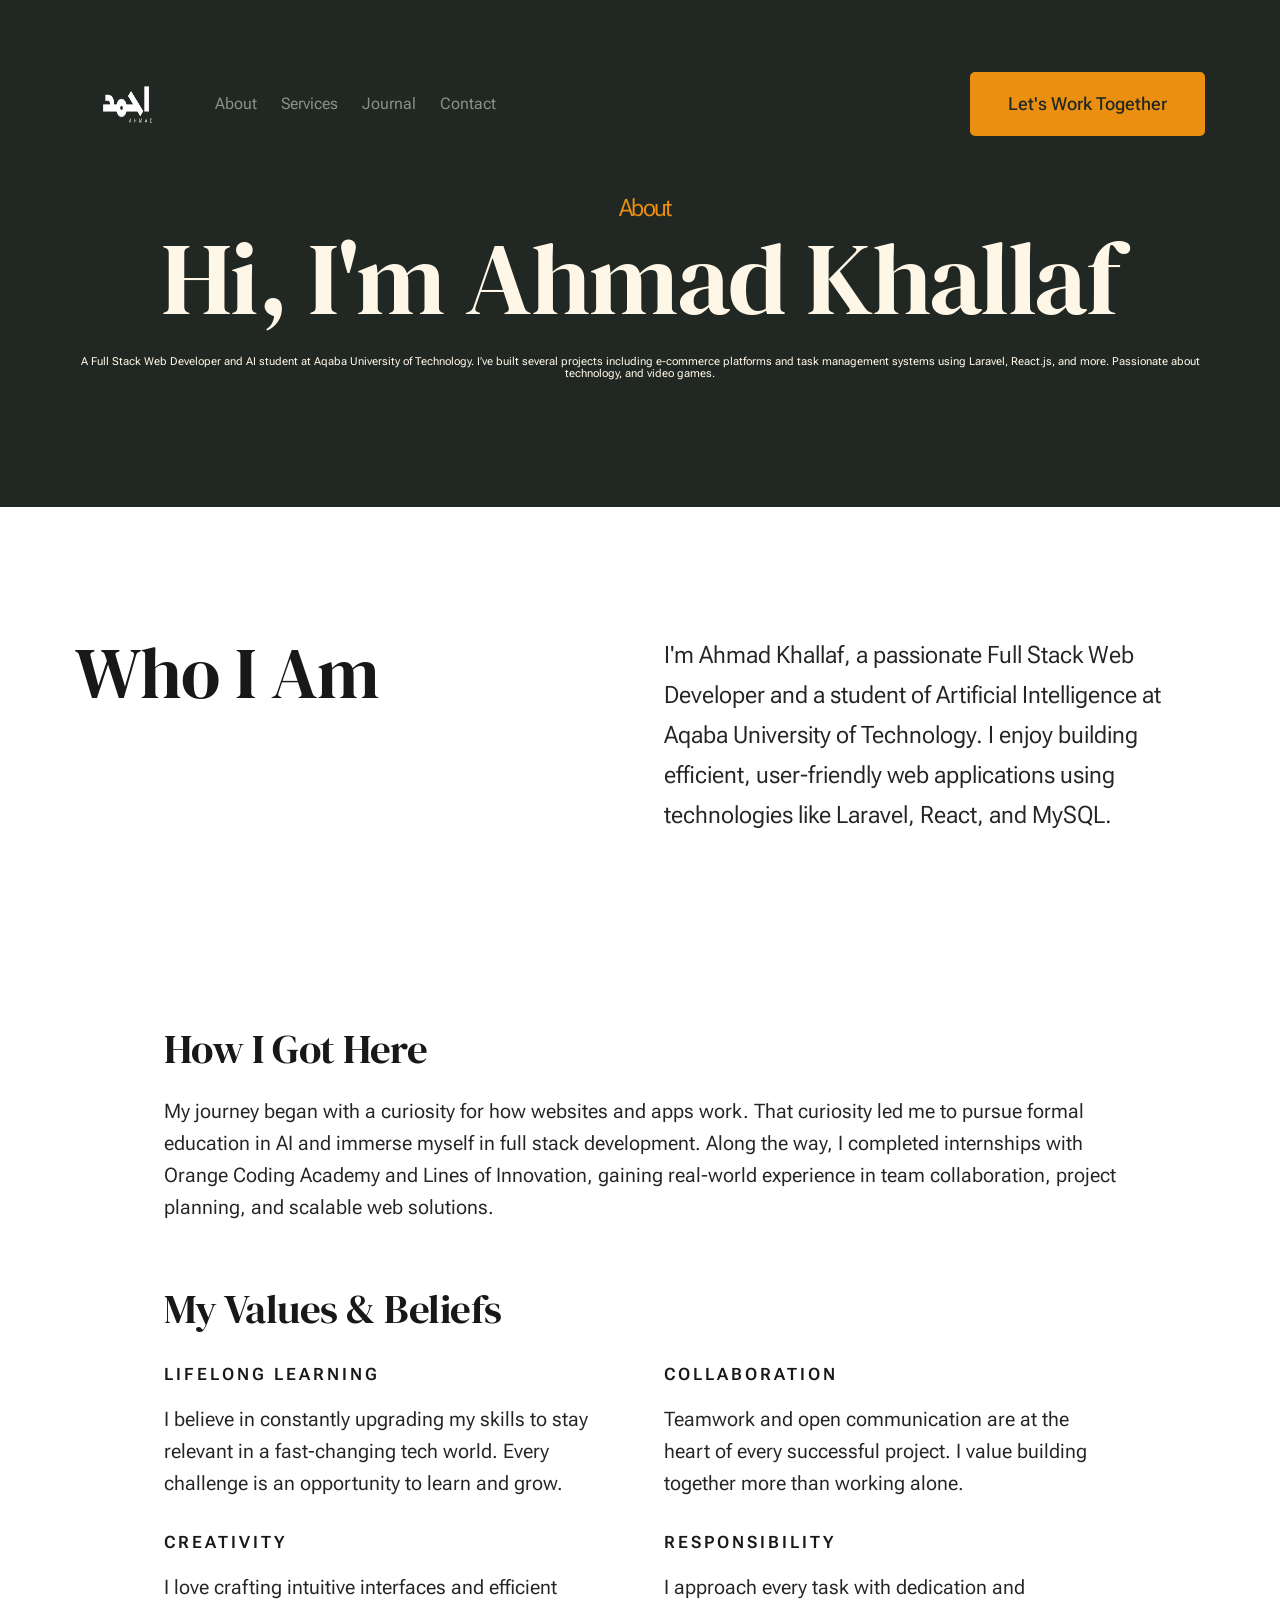
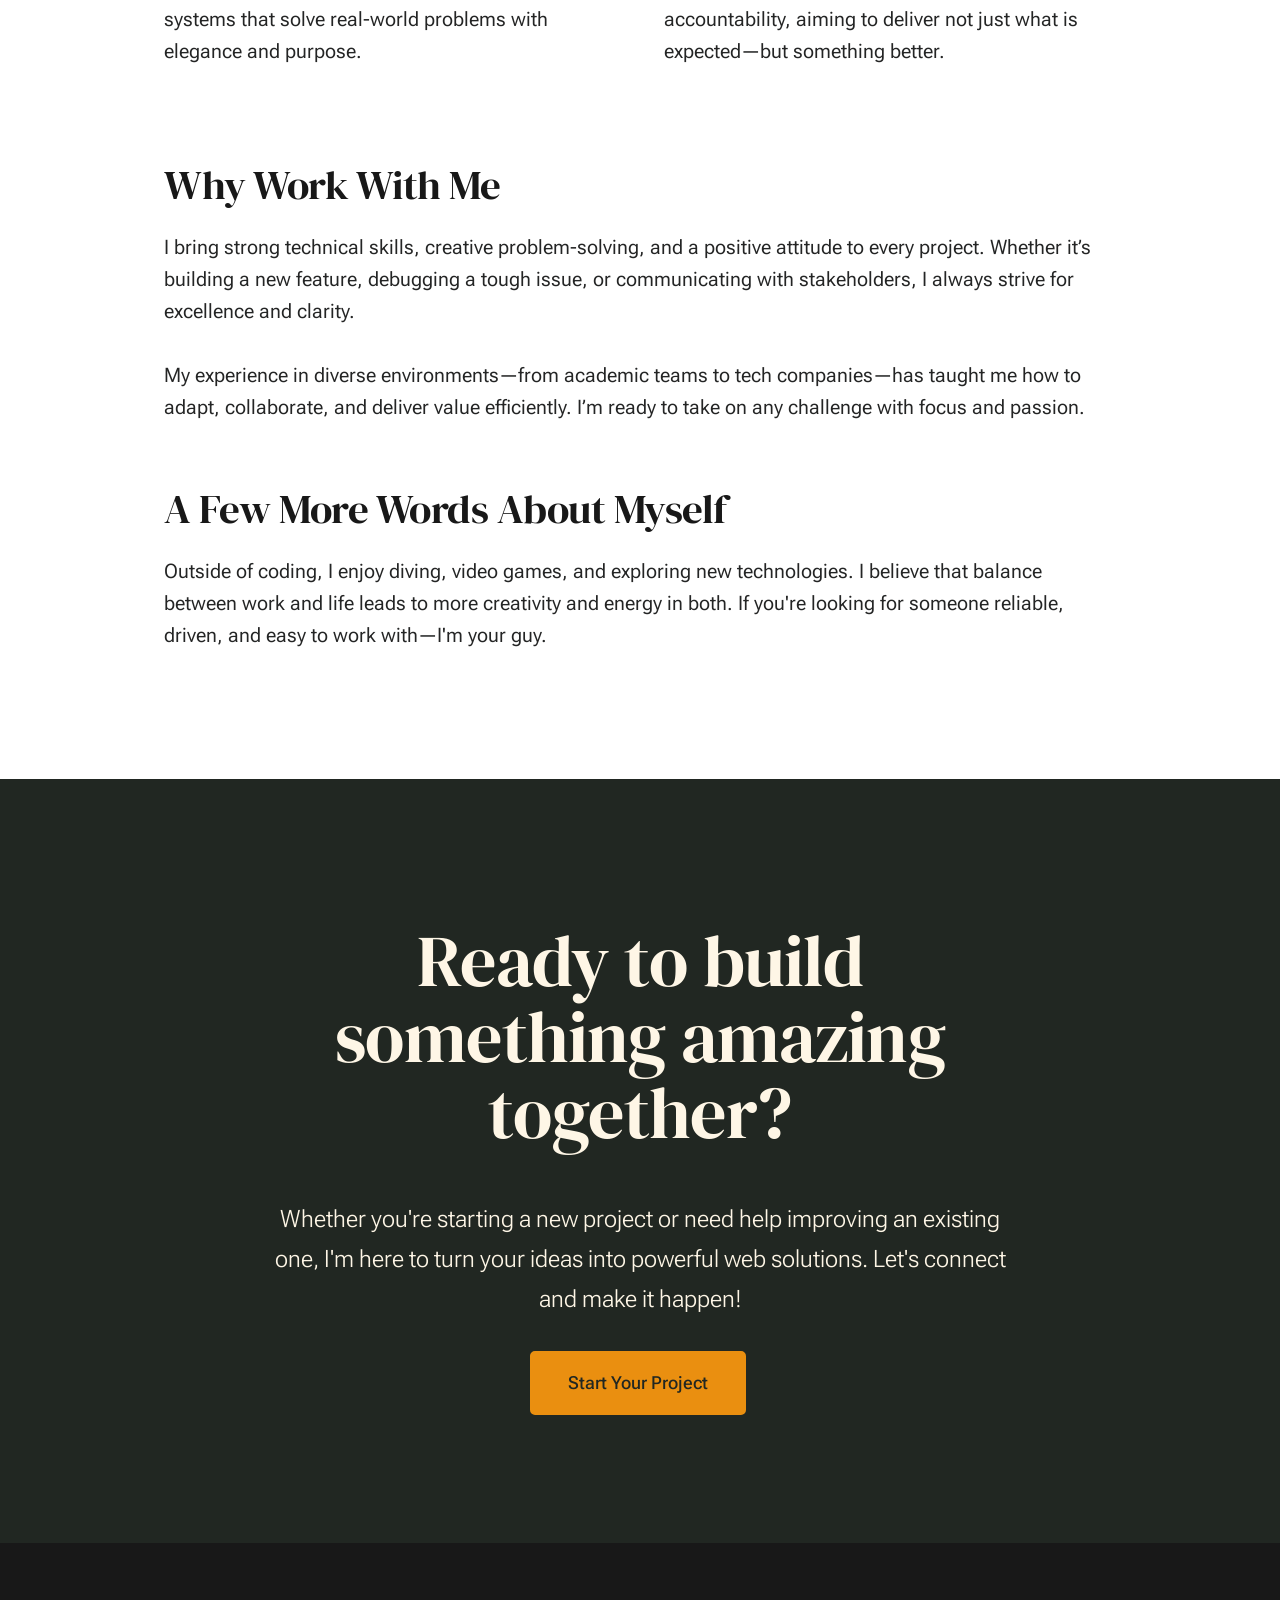
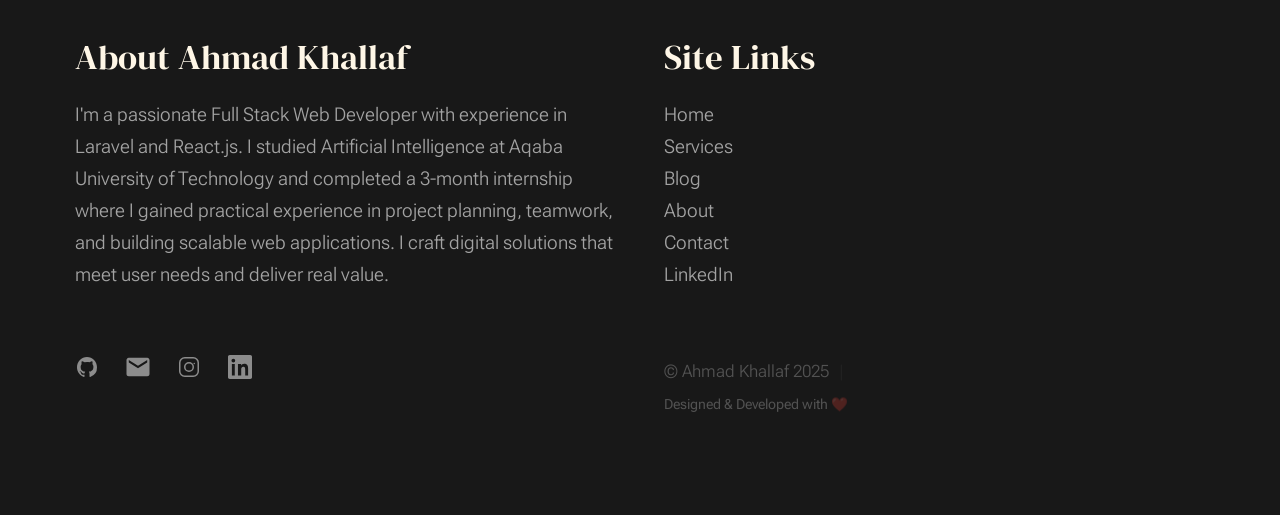
==== commit 06702b5d: "AboutUs" ====
--- a/about.html
+++ b/about.html
@@ -1,12 +1,13 @@
 <!DOCTYPE html>
-<html lang="en" class="no-js" >
+<html lang="en" class="no-js">
+
 <head>
 
     <!--- basic page needs
     ================================================== -->
     <meta charset="utf-8">
     <meta name="viewport" content="width=device-width, initial-scale=1">
-    <title>About - Monica</title>
+    <title>Ahmad khallaf</title>
 
     <script>
         document.documentElement.classList.remove('no-js');
@@ -20,10 +21,17 @@
 
     <!-- favicons
     ================================================== -->
-    <link rel="apple-touch-icon" sizes="180x180" href="apple-touch-icon.png">
-    <link rel="icon" type="image/png" sizes="32x32" href="favicon-32x32.png">
-    <link rel="icon" type="image/png" sizes="16x16" href="favicon-16x16.png">
+    <link rel="apple-touch-icon" sizes="180x180"
+        href="./Blue and White Modern Computer Illustrative Tech Website Logo.png">
+    <link rel="icon" type="image/png" sizes="32x32"
+        href="./Blue and White Modern Computer Illustrative Tech Website Logo.png">
+    <link rel="icon" type="image/png" sizes="16x16"
+        href="./Blue and White Modern Computer Illustrative Tech Website Logo.png">
     <link rel="manifest" href="site.webmanifest">
+
+    <!-- font-awesome
+    ================================================== -->
+    <link rel="stylesheet" href="https://cdnjs.cloudflare.com/ajax/libs/font-awesome/6.5.0/css/all.min.css">
 
 </head>
 
@@ -56,7 +64,8 @@
                 <div class="s-header__block">
                     <div class="s-header__logo">
                         <a class="logo" href="index.html">
-                            <img src="images/logo.svg" alt="Homepage">
+                            <img src="images/شعار_شخصي_بنمط_تقليلي_نمطي_وباللون_البيج_والليلكي___1_-removebg-preview.png"
+                                alt="Homepage" style="height: 8em;">
                         </a>
                     </div>
 
@@ -64,18 +73,18 @@
                 </div> <!-- end s-header__block -->
 
                 <nav class="s-header__nav">
-    
+
                     <ul class="s-header__menu-links">
-                        <li class="current"><a href="about.html">About</a></li>
-                        <li><a href="services.html">Services</a></li>
-                        <li><a href="blog.html">Journal</a></li>
-                        <li><a href="contact.html">Contact</a></li>
+                        <li><a href="./about.html">About</a></li>
+                        <li><a href="">Services</a></li>
+                        <li><a href="">Journal</a></li>
+                        <li><a href="">Contact</a></li>
                     </ul> <!-- s-header__menu-links -->
 
                     <div class="s-header__contact">
-                        <a href="contact.html" class="btn btn--primary s-header__contact-btn">Let's Work Together</a>                        
+                        <a href="" class="btn btn--primary s-header__contact-btn">Let's Work Together</a>
                     </div> <!-- s-header__contact -->
-    
+
                 </nav> <!-- end s-header__nav -->
 
             </div> <!-- end s-header__inner -->
@@ -87,217 +96,128 @@
         ================================================== -->
         <section id="content" class="s-content">
 
-               <section class="s-pageheader pageheader">
-                    <div class="row">
-                        <div class="column xl-12">
-                            <h1 class="page-title">
-                                <span class="page-title__small-type text-pretitle">About</span>
-                                Hi, I'm Monica
-                            </h1>
-                            
+            <section class="s-pageheader pageheader">
+                <div class="row">
+                    <div class="column xl-12">
+                        <h1 class="page-title">
+                            <span class="page-title__small-type text-pretitle">About</span>
+                            Hi, I'm Ahmad Khallaf
+                        </h1>
+                        <p style="margin-top: 10px; font-size: 1.1rem;" class="page-title">
+                            A Full Stack Web Developer and AI student at Aqaba University of Technology. I’ve built
+                            several projects including e-commerce platforms and task management systems using Laravel,
+                            React.js, and more. Passionate about technology, and video games.
+                        </p>
+                    </div>
+                </div>
+            </section>
+            <!-- end pageheader -->
+
+            <section class="s-pagecontent pagecontent">
+
+                <div class="row pageintro">
+                    <div class="column xl-6 lg-12">
+                        <h2 class="text-display-title">Who I Am</h2>
+                    </div>
+                    <div class="column xl-6 lg-12 u-flexitem-x-right">
+                        <p class="lead">
+                            I'm Ahmad Khallaf, a passionate Full Stack Web Developer and a student of Artificial
+                            Intelligence at Aqaba University of Technology. I enjoy building efficient, user-friendly
+                            web applications using technologies like Laravel, React, and MySQL.
+                        </p>
+                    </div>
+                </div>
+
+                <div class="row pagemedia">
+                    <div class="column xl-12">
+                        <figure class="page-media">
+                            <!-- <img src="images/thumbs/about/about-1200.jpg" srcset="images/thumbs/about/about-2400.jpg 2400w, 
+                             images/thumbs/about/about-1200.jpg 1200w, 
+                             images/thumbs/about/about-600.jpg 600w" sizes="(max-width: 2400px) 100vw, 2400px"
+                                alt="Ahmad Khallaf Working"> -->
+                        </figure>
+                    </div>
+                </div>
+
+                <div class="row width-narrower pagemain">
+                    <div class="column xl-12">
+
+                        <h2>How I Got Here</h2>
+                        <p>
+                            My journey began with a curiosity for how websites and apps work. That curiosity led me to
+                            pursue formal education in AI and immerse myself in full stack development. Along the way, I
+                            completed internships with Orange Coding Academy and Lines of Innovation, gaining real-world
+                            experience in team collaboration, project planning, and scalable web solutions.
+                        </p>
+
+                        <h2 class="u-add-bottom">My Values & Beliefs</h2>
+
+                        <div class="grid-list-items list-items">
+                            <div class="grid-list-items__item list-items__item u-remove-bottom">
+                                <div class="list-items__item-header">
+                                    <h6 class="list-items__item-small-title">Lifelong Learning</h6>
+                                </div>
+                                <p>
+                                    I believe in constantly upgrading my skills to stay relevant in a fast-changing tech
+                                    world. Every challenge is an opportunity to learn and grow.
+                                </p>
+                            </div>
+                            <div class="grid-list-items__item list-items__item u-remove-bottom">
+                                <div class="list-items__item-header">
+                                    <h6 class="list-items__item-small-title">Collaboration</h6>
+                                </div>
+                                <p>
+                                    Teamwork and open communication are at the heart of every successful project. I
+                                    value building together more than working alone.
+                                </p>
+                            </div>
+                            <div class="grid-list-items__item list-items__item u-remove-bottom">
+                                <div class="list-items__item-header">
+                                    <h6 class="list-items__item-small-title">Creativity</h6>
+                                </div>
+                                <p>
+                                    I love crafting intuitive interfaces and efficient systems that solve real-world
+                                    problems with elegance and purpose.
+                                </p>
+                            </div>
+                            <div class="grid-list-items__item list-items__item u-remove-bottom">
+                                <div class="list-items__item-header">
+                                    <h6 class="list-items__item-small-title">Responsibility</h6>
+                                </div>
+                                <p>
+                                    I approach every task with dedication and accountability, aiming to deliver not just
+                                    what is expected—but something better.
+                                </p>
+                            </div>
                         </div>
-                    </div>
-               </section> <!-- end pageheader --> 
-
-               <section class="s-pagecontent pagecontent">
-
-                    <div class="row pageintro">
-                        <div class="column xl-6 lg-12">
-                            <h2 class="text-display-title">Some inspiring words to describe yourself</h2>
-                        </div>
-                        <div class="column xl-6 lg-12 u-flexitem-x-right">
-                            <p class="lead">
-                            Lorem ipsum dolor sit amet consectetur, adipisicing elit. Alias eos quas blanditiis, quos sint nostrum fugit aperiam 
-                            inventore optio itaque molestias corporis, ipsa tenetur eligendi nihil iste porro, natus culpa consequuntur? Maxime, 
-                            corporis tempore. Sed tenetur veritatis velit recusandae eum, molestiae voluptate ducimus laudantium esse illo 
-                            doloribus atque eligendi deleniti iusto. 
-                            </p>
-                        </div>                       
-                    </div> <!-- end pageintro -->   
-                    
-                    <div class="row pagemedia">
-                        <d class="column xl-12">
-                            <figure class="page-media">                                
-                                <img src="images/thumbs/about/about-1200.jpg" 
-                                     srcset="images/thumbs/about/about-2400.jpg 2400w, 
-                                             images/thumbs/about/about-1200.jpg 1200w, 
-                                             images/thumbs/about/about-600.jpg 600w" sizes="(max-width: 2400px) 100vw, 2400px" alt="">
-                            </figure>
-                        </d>
-                    </div> <!-- end pagemedia -->
-
-                    <div class="row width-narrower pagemain">
-                        <div class="column xl-12"> 
-
-                            <h2>How I Got Here</h2>
-                            <p>
-                            Eaque temporibus culpa perferendis expedita assumenda mollitia magnam. Lorem ipsum dolor sit amet consectetur adipisicing elit
-                            facilis voluptates voluptatum animi numquam quas ea praesentium quaerat maxime sunt odit inventore itaque est et autem sequi nulla. 
-                            Distinctio obcaecati nesciunt asperiores dolorum tenetur voluptates, nemo alias doloremque. Quos cumque ipsum laudantium odio vero 
-                            aut odit nostrum aliquam? Nostrum in facilis, minus fuga quasi voluptas explicabo possimus incidunt, expedita tempora eius rem nobis sequi. 
-                            Doloribus esse sint suscipit quam nisi blanditiis voluptate explicabo.
-                            </p>
-
-                            <h2 class="u-add-bottom">My Values & Beliefs</h2>
-
-                            <div class="grid-list-items list-items">
-                                <div class="grid-list-items__item list-items__item u-remove-bottom">
-                                    <div class="list-items__item-header">
-                                        <h6 class="list-items__item-small-title">Consectetur</h6>
-                                    </div>
-                                    <p>
-                                    Lorem ipsum dolor sit amet consectetur adipisicing elit. Mollitia accusamus consectetur adipisicing elit excepturi corrupti 
-                                    nam quae exercitationem cupiditate, provident ipsa delectus vero possimus reprehenderit quas ut officiis tempora voluptatum 
-                                    quibusdam consectetur commodi.
-                                    </p>
-                                </div>
-                                <div class="grid-list-items__item list-items__item u-remove-bottom">
-                                    <div class="list-items__item-header">
-                                        <h6 class="list-items__item-small-title">Adipisicing</h6>
-                                    </div>
-                                    <p> 
-                                    Molestias, autem impedit culpa dolores excepturi, quidem unde ducimus, rerum commodi deserunt earum, minus voluptatum.
-                                    Lorem ipsum dolor sit amet consectetur, adipisicing elit. Saepe doloremque provident quas quae exercitationem laboriosam.
-                                    </p>
-                                </div>
-                                <div class="grid-list-items__item list-items__item u-remove-bottom">
-                                    <div class="list-items__item-header">
-                                        <h6 class="list-items__item-small-title">Doloremque</h6>
-                                    </div>
-                                    <p>
-                                    Mollitia accusamus consectetur. Lorem ipsum dolor sit amet consectetur adipisicing elit. Adipisicing elit excepturi corrupti 
-                                    nam quae exercitationem cupiditate, provident ipsa delectus vero possimus reprehenderit quas ut officiis tempora voluptatum 
-                                    quibusdam consectetur commodi!
-                                    </p>
-                                </div>
-                                <div class="grid-list-items__item list-items__item u-remove-bottom">
-                                    <div class="list-items__item-header">
-                                        <h6 class="list-items__item-small-title">Assumenda</h6>
-                                    </div>
-                                    <p>
-                                    Lorem ipsum dolor sit amet consectetur, adipisicing elit. Saepe doloremque provident quas quae exercitationem laboriosam. 
-                                    Molestias, autem? Impedit culpa dolores excepturi, quidem unde ducimus, rerum commodi deserunt earum, minus voluptatum?
-                                    </p>
-                                </div>
-                            </div> <!--grid-list-items -->
-
-                            <h2>Why Work With Me</h2>
-                            <p>
-                            Lorem ipsum dolor sit amet consectetur adipisicing elit. Eaque temporibus culpa perferendis expedita assumenda mollitia magnam, 
-                            facilis voluptates voluptatum animi numquam quas ea praesentium quaerat maxime sunt odit inventore itaque est et autem sequi nulla. 
-                            Distinctio obcaecati nesciunt asperiores dolorum tenetur voluptates, nemo alias doloremque. Quos cumque ipsum laudantium odio vero aut 
-                            odit nostrum aliquam? Nostrum in facilis, minus fuga quasi voluptas explicabo possimus incidunt, expedita tempora eius rem nobis sequi. 
-                            Doloribus esse sint suscipit quam nisi blanditiis voluptate explicabo.
-                            </p>
-
-                            <p>
-                            Quibusdam quis autem voluptatibus earum vel ex error ea magni. Rerum quam quos. Aut asperiores sit mollitia. Rem neque et voluptatem 
-                            eos quia sed eligendi et. Eaque velit eligendi ut magnam. Cumque ducimus laborum doloribus facere maxime vel earum quidem enim suscipit. 
-                            Numquam, corporis accusamus commodi saepe nostrum nesciunt nisi rem necessitatibus unde laboriosam molestias, quam ipsa voluptatum sed 
-                            ex cumque facilis assumenda maiores tempore reiciendis enim accusantium?
-                            </p>                   
-
-                            <h2>A Few More Words About Myself</h2>
-                            <p>
-                            Lorem ipsum dolor sit amet consectetur adipisicing elit. Et assumenda debitis aut quidem ad voluptates quibusdam soluta temporibus, 
-                            eveniet nobis tempore sunt, provident sapiente accusamus dignissimos voluptatum fugiat nulla dicta nihil molestiae aspernatur error in. 
-                            Ut quo porro voluptatum delectus asperiores culpa non cum facere minima nesciunt assumenda, praesentium reprehenderit accusamus, quam 
-                            repellat nobis nemo? Ut magnam unde culpa pariatur possimus sunt fugiat ea maxime praesentium eaque quo odio sed eligendi harum dolor, 
-                            repellendus reprehenderit facere nihil quam. Saepe, magni.
-                            </p>
-
-                        </div> <!-- end grid-block-->
-                    </div> <!-- end pagemain -->
-
-               </section> <!-- pagecontent -->
-
-               <section class="s-testimonials">
-
-                    <div class="s-testimonials__header row row-x-center text-center">
-                        <div class="column xl-8 lg-12">
-        
-                            <p class="text-pretitle">
-                            Testimonials
-                            </p>
-                            <h3>
-                            Reviews From Real Clients
-                            </h3>                        
-        
-                        </div>
-                    </div> <!--end s-testimonials__header -->
-
-                    <div class="row s-testimonials__content">
-                        <div class="column xl-12 testimonials">
-
-                            <div class="swiper-container testimonials__slider page-slider">
-
-                                <div class="swiper-wrapper">
-                                    <div class="testimonials__slide swiper-slide">
-                                        <p>
-                                        Molestiae incidunt consequatur quis ipsa autem nam sit enim magni. Voluptas tempore rem. 
-                                        Explicabo a quaerat sint autem dolore ducimus ut consequatur neque. Nisi dolores quaerat fuga rem nihil nostrum.
-                                        Laudantium quia consequatur molestias.
-                                        </p>
-                                        <div class="testimonials__author">
-                                            <img src="images/avatars/user-01.jpg" alt="Author image" class="testimonials__avatar">
-                                            <cite class="testimonials__cite">
-                                                <strong>John Rockefeller</strong>
-                                                <span>Standard Oil Co.</span>
-                                            </cite>
-                                        </div>
-                                    </div>
-                                    <div class="testimonials__slide swiper-slide">
-                                        <p>
-                                        Voluptas tempore rem. Molestiae incidunt consequatur quis ipsa autem nam sit enim magni. 
-                                        Explicabo a quaerat sint autem dolore ducimus ut consequatur neque. Nisi dolores quaerat fuga rem nihil nostrum.
-                                        Laudantium quia consequatur molestias.
-                                        </p>
-                                        <div class="testimonials__author">
-                                            <img src="images/avatars/user-04.jpg" alt="Author image" class="testimonials__avatar">
-                                            <cite class="testimonials__cite">
-                                                <strong>Andrew Carnegie</strong>
-                                                <span>Carnegie Steel Co.</span>
-                                            </cite>
-                                        </div>
-                                    </div>
-                                    <div class="testimonials__slide swiper-slide">
-                                        <p>
-                                        Nisi dolores quaerat fuga rem nihil nostrum. Molestiae incidunt consequatur quis ipsa autem nam sit enim magni. 
-                                        Voluptas tempore rem. Explicabo a quaerat sint autem dolore ducimus ut consequatur neque. 
-                                        Laudantium quia consequatur molestias.
-                                        </p>
-                                        <div class="testimonials__author">
-                                            <img src="images/avatars/user-06.jpg" alt="Author image" class="testimonials__avatar">
-                                            <cite class="testimonials__cite">
-                                                <strong>Henry Ford</strong>
-                                                <span>Ford Motor Co.</span>
-                                            </cite>
-                                        </div>
-                                    </div>
-                                    <div class="testimonials__slide swiper-slide">
-                                        <p>
-                                        Molestiae incidunt consequatur quis ipsa autem nam sit enim magni. Voluptas tempore rem. 
-                                        Explicabo a quaerat sint autem dolore ducimus ut consequatur neque. Nisi dolores quaerat fuga rem nihil nostrum.
-                                        Laudantium quia consequatur molestias.
-                                        </p>
-                                        <div class="testimonials__author">
-                                            <img src="images/avatars/user-02.jpg" alt="Author image" class="testimonials__avatar">
-                                            <cite class="testimonials__cite">
-                                                <strong>John Morgan</strong>
-                                                <span>JP Morgan & Co.</span>
-                                            </cite>
-                                        </div>
-                                    </div> 
-                                </div> <!-- end swiper-wrapper --> 
-
-                                <div class="swiper-pagination"></div>
-
-                            </div> <!--end testimonials__slider --> 
-
-                        </div> <!-- testimonials -->
-                    </div> <!--end s-testimonials__content -->
-
-               </section> <!-- end s-testimonials -->
+
+                        <h2>Why Work With Me</h2>
+                        <p>
+                            I bring strong technical skills, creative problem-solving, and a positive attitude to every
+                            project. Whether it’s building a new feature, debugging a tough issue, or communicating with
+                            stakeholders, I always strive for excellence and clarity.
+                        </p>
+
+                        <p>
+                            My experience in diverse environments—from academic teams to tech companies—has taught me
+                            how to adapt, collaborate, and deliver value efficiently. I’m ready to take on any challenge
+                            with focus and passion.
+                        </p>
+
+                        <h2>A Few More Words About Myself</h2>
+                        <p>
+                            Outside of coding, I enjoy diving, video games, and exploring new technologies. I believe
+                            that balance between work and life leads to more creativity and energy in both. If you're
+                            looking for someone reliable, driven, and easy to work with—I'm your guy.
+                        </p>
+
+                    </div>
+                </div>
+
+            </section>
+            <!-- pagecontent -->
+
+           
 
         </section> <!-- s-content-->
 
@@ -310,105 +230,153 @@
 
                     <div class="s-cta__content">
                         <h2 class="text-display-title">
-                        Get started with a consultation today.
+                            Ready to build something amazing together?
                         </h2>
                         <p class="lead">
-                        Lorem ipsum dolor sit, amet consectetur adipisicing elit. Quis rem, esse doloribus sint eaque at debitis enim vitae minus expedita ratione dignissimos sit nostrum optio sequi. Ipsa at beatae quam.
-                        </p>
-                        <a href="contact.html" class="btn btn--primary">Let's Work Together</a>
+                            Whether you're starting a new project or need help improving an existing one, I'm here to
+                            turn your ideas into powerful web solutions. Let's connect and make it happen!
+                        </p>
+                        <a href="contact.html" class="btn btn--primary">Start Your Project</a>
                     </div>
 
                 </div>
             </div>
 
-        </section> <!-- end s-cta -->
+        </section>
+        <!-- end s-cta -->
 
 
         <!-- # footer 
         ================================================== -->
         <footer class="s-footer">
             <div class="row s-footer__content">
-                <div class="column xl-6 lg-6 md-12 s-footer__block s-footer__about">                    
-                    <h3>About Monica</h3>
+                <!-- About Section -->
+                <div class="column xl-6 lg-6 md-12 s-footer__block s-footer__about">
+                    <h3>About Ahmad Khallaf</h3>
                     <p>
-                    Lorem ipsum dolor sit amet consectetur adipisicing elit. Voluptas illum quasi facere libero, 
-                    fugiat laboriosam possimus reprehenderit eveniet vero voluptatum fugit ad quis veritatis suscipit beatae 
-                    incidunt perferendis tempore earum hic repellendus quisquam recusandae ipsa id esse. Nobis, aut deleniti.
-                    Lorem ipsum dolor sit amet consectetur, adipisicing elit. Facere ratione dignissimos.
-                    </p>               
-                </div>                
+                        I'm a passionate Full Stack Web Developer with experience in Laravel and React.js.
+                        I studied Artificial Intelligence at Aqaba University of Technology and completed a 3-month
+                        internship
+                        where I gained practical experience in project planning, teamwork, and building scalable web
+                        applications.
+                        I craft digital solutions that meet user needs and deliver real value.
+                    </p>
+                </div>
+
+                <!-- Site Links -->
                 <div class="column xl-3 lg-6 md-12 s-footer__block s-footer__site-links">
                     <h3>Site Links</h3>
                     <ul class="link-list">
-                        <li><a href="index.html">Home</a></li>
-                        <li><a href="services.html">Services</a></li>
-                        <li><a href="blog.html">Journal</a></li>
-                        <li><a href="about.html">About</a></li>
-                        <li><a href="contact.html">Contact</a></li>
-                        <li><a href="https://www.dreamhost.com/r.cgi?287326">DreamHost</a></li>
+                        <li><a href="">Home</a></li>
+                        <li><a href="">Services</a></li>
+                        <li><a href="">Blog</a></li>
+                        <li><a href="">About</a></li>
+                        <li><a href="">Contact</a></li>
+                        <li><a href="https://www.linkedin.com/in/ahmad-khallaf" target="_blank">LinkedIn</a></li>
                     </ul>
                 </div>
-                <div class="column xl-3 lg-6 md-12 tab-12 s-footer__block s-footer__newsletter">
-                    <h3>Newsletter</h3>
-
-                    <p>
-                    Lorem ipsum dolor sit amet consectetur, adipisicing elit. Facere ratione dignissimos.
-                    </p>
-
-                    <div class="subscribe-form">
-                        <form id="mc-form" class="mc-form">
-                            <input type="email" name="EMAIL" id="mce-EMAIL" class="u-fullwidth text-center" placeholder="Your Email Address" title="The domain portion of the email address is invalid (the portion after the @)." pattern="^([^\x00-\x20\x22\x28\x29\x2c\x2e\x3a-\x3c\x3e\x40\x5b-\x5d\x7f-\xff]+|\x22([^\x0d\x22\x5c\x80-\xff]|\x5c[\x00-\x7f])*\x22)(\x2e([^\x00-\x20\x22\x28\x29\x2c\x2e\x3a-\x3c\x3e\x40\x5b-\x5d\x7f-\xff]+|\x22([^\x0d\x22\x5c\x80-\xff]|\x5c[\x00-\x7f])*\x22))*\x40([^\x00-\x20\x22\x28\x29\x2c\x2e\x3a-\x3c\x3e\x40\x5b-\x5d\x7f-\xff]+|\x5b([^\x0d\x5b-\x5d\x80-\xff]|\x5c[\x00-\x7f])*\x5d)(\x2e([^\x00-\x20\x22\x28\x29\x2c\x2e\x3a-\x3c\x3e\x40\x5b-\x5d\x7f-\xff]+|\x5b([^\x0d\x5b-\x5d\x80-\xff]|\x5c[\x00-\x7f])*\x5d))*(\.\w{2,})+$" required>
-                            <input type="submit" name="subscribe" value="Subscribe" class="btn btn--primary btn--small u-fullwidth">
-                            <!-- <div style="position: absolute; left: -5000px;" aria-hidden="true"><input type="text" name="b_cdb7b577e41181934ed6a6a44_9a91cfe7b3" tabindex="-1" value=""></div> -->
-                            <div class="mc-status"></div>
-                        </form>
-                    </div>
-                </div>
-            </div>    
-            
+            </div>
+
             <div class="row s-footer__bottom">
+                <!-- Social Media -->
                 <div class="column xl-6 lg-12">
-                    <ul class="s-footer__social social-list">
+                    <ul class="s-footer__social social-list"
+                        style="list-style: none; padding: 0; display: flex; gap: 15px;">
                         <li>
-                            <a href="#0">
-                                <svg xmlns="http://www.w3.org/2000/svg" width="24" height="24" viewBox="0 0 24 24" style="fill:rgba(0, 0, 0, 1);transform:;-ms-filter:"><path d="M20,3H4C3.447,3,3,3.448,3,4v16c0,0.552,0.447,1,1,1h8.615v-6.96h-2.338v-2.725h2.338v-2c0-2.325,1.42-3.592,3.5-3.592 c0.699-0.002,1.399,0.034,2.095,0.107v2.42h-1.435c-1.128,0-1.348,0.538-1.348,1.325v1.735h2.697l-0.35,2.725h-2.348V21H20 c0.553,0,1-0.448,1-1V4C21,3.448,20.553,3,20,3z"></path></svg>
-                                <span class="u-screen-reader-text">Facebook</span>
+                            <a href="https://github.com/Ahmad-Khallaf05" target="_blank" rel="noopener noreferrer"
+                                style="display: flex; align-items: center;">
+                                <span
+                                    style="display: inline-flex; align-items: center; justify-content: center; width: 24px; height: 24px;">
+                                    <!-- GitHub SVG Icon -->
+                                    <svg xmlns="http://www.w3.org/2000/svg" width="24" height="24" viewBox="0 0 24 24"
+                                        style="fill:rgba(0, 0, 0, 1);">
+                                        <path d="M12 2C6.48 2 2 6.58 2 12.26c0 4.5 2.87 8.32 6.84 9.67.5.1.68-.22.68-.48 
+                             0-.24-.01-.87-.01-1.7-2.78.61-3.37-1.37-3.37-1.37-.46-1.2-1.12-1.52-1.12-1.52-.92-.64.07-.63.07-.63 
+                             1.02.07 1.56 1.07 1.56 1.07.9 1.57 2.36 1.12 2.94.85.09-.67.35-1.12.63-1.38-2.22-.26-4.56-1.13-4.56-5 
+                             0-1.1.39-2 1.03-2.71-.1-.26-.45-1.32.1-2.74 0 0 .84-.27 2.75 1.03a9.29 9.29 0 0 1 2.5-.34c.85 0 
+                             1.7.12 2.5.34 1.91-1.3 2.75-1.03 2.75-1.03.55 1.42.2 2.48.1 2.74.64.71 1.03 1.61 1.03 2.71 
+                             0 3.88-2.34 4.73-4.57 4.98.36.32.68.94.68 1.9 0 1.37-.01 2.47-.01 2.8 0 .27.18.59.69.48A10.01 
+                             10.01 0 0 0 22 12.26C22 6.58 17.52 2 12 2z" />
+                                    </svg>
+                                </span>
+                                <span class="u-screen-reader-text">GitHub</span>
                             </a>
                         </li>
+
                         <li>
-                            <a href="#0">
-                                <svg xmlns="http://www.w3.org/2000/svg" width="24" height="24" viewBox="0 0 24 24" style="fill:rgba(0, 0, 0, 1);transform:;-ms-filter:"><path d="M19.633,7.997c0.013,0.175,0.013,0.349,0.013,0.523c0,5.325-4.053,11.461-11.46,11.461c-2.282,0-4.402-0.661-6.186-1.809 c0.324,0.037,0.636,0.05,0.973,0.05c1.883,0,3.616-0.636,5.001-1.721c-1.771-0.037-3.255-1.197-3.767-2.793 c0.249,0.037,0.499,0.062,0.761,0.062c0.361,0,0.724-0.05,1.061-0.137c-1.847-0.374-3.23-1.995-3.23-3.953v-0.05 c0.537,0.299,1.16,0.486,1.82,0.511C3.534,9.419,2.823,8.184,2.823,6.787c0-0.748,0.199-1.434,0.548-2.032 c1.983,2.443,4.964,4.04,8.306,4.215c-0.062-0.3-0.1-0.611-0.1-0.923c0-2.22,1.796-4.028,4.028-4.028 c1.16,0,2.207,0.486,2.943,1.272c0.91-0.175,1.782-0.512,2.556-0.973c-0.299,0.935-0.936,1.721-1.771,2.22 c0.811-0.088,1.597-0.312,2.319-0.624C21.104,6.712,20.419,7.423,19.633,7.997z"></path></svg>
-                                <span class="u-screen-reader-text">Twitter</span>
+                            <a href="mailto:a.khallaf905@gmail.com" target="_blank" rel="noopener noreferrer"
+                                style="display: flex; align-items: center;">
+                                <span
+                                    style="display: inline-flex; align-items: center; justify-content: center; width: 24px; height: 24px; transform: scale(1.15); transform-origin: center;">
+                                    <!-- Email SVG Icon - Outline Envelope -->
+                                    <svg xmlns="http://www.w3.org/2000/svg" width="24" height="24" viewBox="0 0 24 24"
+                                        style="fill:rgba(0, 0, 0, 1);">
+                                        <path d="M20 4H4c-1.1 0-2 .9-2 2v12c0 1.1.9 2 
+                             2 2h16c1.1 0 2-.9 2-2V6c0-1.1-.9-2-2-2zm0 
+                             4-8 5-8-5V6l8 5 8-5v2z" />
+                                    </svg>
+                                </span>
+                                <span class="u-screen-reader-text">Email</span>
                             </a>
                         </li>
+
                         <li>
-                            <a href="#0">
-                                <svg xmlns="http://www.w3.org/2000/svg" width="24" height="24" viewBox="0 0 24 24" style="fill:rgba(0, 0, 0, 1);transform:;-ms-filter:"><path d="M11.999,7.377c-2.554,0-4.623,2.07-4.623,4.623c0,2.554,2.069,4.624,4.623,4.624c2.552,0,4.623-2.07,4.623-4.624 C16.622,9.447,14.551,7.377,11.999,7.377L11.999,7.377z M11.999,15.004c-1.659,0-3.004-1.345-3.004-3.003 c0-1.659,1.345-3.003,3.004-3.003s3.002,1.344,3.002,3.003C15.001,13.659,13.658,15.004,11.999,15.004L11.999,15.004z"></path><circle cx="16.806" cy="7.207" r="1.078"></circle><path d="M20.533,6.111c-0.469-1.209-1.424-2.165-2.633-2.632c-0.699-0.263-1.438-0.404-2.186-0.42 c-0.963-0.042-1.268-0.054-3.71-0.054s-2.755,0-3.71,0.054C7.548,3.074,6.809,3.215,6.11,3.479C4.9,3.946,3.945,4.902,3.477,6.111 c-0.263,0.7-0.404,1.438-0.419,2.186c-0.043,0.962-0.056,1.267-0.056,3.71c0,2.442,0,2.753,0.056,3.71 c0.015,0.748,0.156,1.486,0.419,2.187c0.469,1.208,1.424,2.164,2.634,2.632c0.696,0.272,1.435,0.426,2.185,0.45 c0.963,0.042,1.268,0.055,3.71,0.055s2.755,0,3.71-0.055c0.747-0.015,1.486-0.157,2.186-0.419c1.209-0.469,2.164-1.424,2.633-2.633 c0.263-0.7,0.404-1.438,0.419-2.186c0.043-0.962,0.056-1.267,0.056-3.71s0-2.753-0.056-3.71C20.941,7.57,20.801,6.819,20.533,6.111z M19.315,15.643c-0.007,0.576-0.111,1.147-0.311,1.688c-0.305,0.787-0.926,1.409-1.712,1.711c-0.535,0.199-1.099,0.303-1.67,0.311 c-0.95,0.044-1.218,0.055-3.654,0.055c-2.438,0-2.687,0-3.655-0.055c-0.569-0.007-1.135-0.112-1.669-0.311 c-0.789-0.301-1.414-0.923-1.719-1.711c-0.196-0.534-0.302-1.099-0.311-1.669c-0.043-0.95-0.053-1.218-0.053-3.654 c0-2.437,0-2.686,0.053-3.655c0.007-0.576,0.111-1.146,0.311-1.687c0.305-0.789,0.93-1.41,1.719-1.712 c0.534-0.198,1.1-0.303,1.669-0.311c0.951-0.043,1.218-0.055,3.655-0.055c2.437,0,2.687,0,3.654,0.055 c0.571,0.007,1.135,0.112,1.67,0.311c0.786,0.303,1.407,0.925,1.712,1.712c0.196,0.534,0.302,1.099,0.311,1.669 c0.043,0.951,0.054,1.218,0.054,3.655c0,2.436,0,2.698-0.043,3.654H19.315z"></path></svg>
+                            <a href="https://www.instagram.com/ahm.kh_05?utm_source=ig_web_button_share_sheet&igsh=ZDNlZDc0MzIxNw=="
+                                target="_blank" rel="noopener noreferrer" style="display: flex; align-items: center;">
+                                <span
+                                    style="display: inline-flex; align-items: center; justify-content: center; width: 24px; height: 24px;">
+                                    <!-- Instagram SVG Icon -->
+                                    <svg xmlns="http://www.w3.org/2000/svg" width="24" height="24" viewBox="0 0 24 24"
+                                        style="fill:rgba(0, 0, 0, 1);">
+                                        <path
+                                            d="M7.75 2h8.5A5.75 5.75 0 0 1 22 7.75v8.5A5.75 5.75 0 0 1 16.25 22h-8.5A5.75 5.75 0 0 1 2 16.25v-8.5A5.75 5.75 0 0 1 7.75 2Zm0 1.5A4.25 4.25 0 0 0 3.5 7.75v8.5A4.25 4.25 0 0 0 7.75 20.5h8.5a4.25 4.25 0 0 0 4.25-4.25v-8.5A4.25 4.25 0 0 0 16.25 3.5h-8.5ZM12 7a5 5 0 1 1 0 10 5 5 0 0 1 0-10Zm0 1.5a3.5 3.5 0 1 0 0 7 3.5 3.5 0 0 0 0-7Zm5.25-.75a.75.75 0 1 1 0 1.5.75.75 0 0 1 0-1.5Z" />
+                                    </svg>
+                                </span>
                                 <span class="u-screen-reader-text">Instagram</span>
                             </a>
                         </li>
+
                         <li>
-                            <a href="#0">
-                                <svg xmlns="http://www.w3.org/2000/svg" width="24" height="24" viewBox="0 0 24 24" style="fill: rgba(0, 0, 0, 1);transform: ;msFilter:;"><path d="M20.66 6.98a9.932 9.932 0 0 0-3.641-3.64C15.486 2.447 13.813 2 12 2s-3.486.447-5.02 1.34c-1.533.893-2.747 2.107-3.64 3.64S2 10.187 2 12s.446 3.487 1.34 5.02a9.924 9.924 0 0 0 3.641 3.64C8.514 21.553 10.187 22 12 22s3.486-.447 5.02-1.34a9.932 9.932 0 0 0 3.641-3.64C21.554 15.487 22 13.813 22 12s-.446-3.487-1.34-5.02zM12 3.66c2 0 3.772.64 5.32 1.919-.92 1.174-2.286 2.14-4.1 2.9-1.002-1.813-2.088-3.327-3.261-4.54A7.715 7.715 0 0 1 12 3.66zM5.51 6.8a8.116 8.116 0 0 1 2.711-2.22c1.212 1.201 2.325 2.7 3.34 4.5-2 .6-4.114.9-6.341.9-.573 0-1.006-.013-1.3-.04A8.549 8.549 0 0 1 5.51 6.8zM3.66 12c0-.054.003-.12.01-.2.007-.08.01-.146.01-.2.254.014.641.02 1.161.02 2.666 0 5.146-.367 7.439-1.1.187.373.381.793.58 1.26-1.32.293-2.674 1.006-4.061 2.14S6.4 16.247 5.76 17.5c-1.4-1.587-2.1-3.42-2.1-5.5zM12 20.34c-1.894 0-3.594-.587-5.101-1.759.601-1.187 1.524-2.322 2.771-3.401 1.246-1.08 2.483-1.753 3.71-2.02a29.441 29.441 0 0 1 1.56 6.62 8.166 8.166 0 0 1-2.94.56zm7.08-3.96a8.351 8.351 0 0 1-2.58 2.621c-.24-2.08-.7-4.107-1.379-6.081.932-.066 1.765-.1 2.5-.1.799 0 1.686.034 2.659.1a8.098 8.098 0 0 1-1.2 3.46zm-1.24-5c-1.16 0-2.233.047-3.22.14a27.053 27.053 0 0 0-.68-1.62c2.066-.906 3.532-2.006 4.399-3.3 1.2 1.414 1.854 3.027 1.96 4.84-.812-.04-1.632-.06-2.459-.06z"></path></svg>
-                                <span class="u-screen-reader-text">Dribbble</span>
+                            <a href="https://www.linkedin.com/in/ahmad-khallaf-15b66a2b7/" target="_blank"
+                                rel="noopener noreferrer" style="display: flex; align-items: center;">
+                                <span
+                                    style="display: inline-flex; align-items: center; justify-content: center; width: 24px; height: 24px;">
+                                    <!-- LinkedIn SVG Icon -->
+                                    <svg xmlns="http://www.w3.org/2000/svg" width="24" height="24" viewBox="0 0 24 24"
+                                        style="fill:rgba(0, 0, 0, 1);">
+                                        <path
+                                            d="M20.447 20.452H17.2v-5.569c0-1.328-.027-3.037-1.85-3.037-1.854 0-2.137 1.446-2.137 2.94v5.666h-3.248V9h3.123v1.561h.045
+                             c.435-.825 1.497-1.694 3.078-1.694 3.293 0 3.9 2.166 3.9 4.984v6.601zM5.337 7.433a1.88 1.88 0 1 1 0-3.76
+                             1.88 1.88 0 0 1 0 3.76zM6.789 20.452H3.888V9h2.901v11.452zM22.225 0H1.771C.792 0 0 .774 0 1.729v20.542C0
+                             23.225.792 24 1.771 24h20.451C23.2 24 24 23.225 24 22.271V1.729C24 .774 23.2 0 22.222 0z" />
+                                    </svg>
+                                </span>
+                                <span class="u-screen-reader-text">LinkedIn</span>
                             </a>
                         </li>
-                    </ul> <!-- end s-footer__social -->
-                </div>
+                    </ul>
+                    <!-- end s-footer__social -->
+                </div>
+
+                <!-- Copyright -->
                 <div class="column xl-6 lg-12">
                     <p class="ss-copyright">
-                        <span>© Copyright Monica 2022</span> 
-                        <span>Design by <a href="https://www.styleshout.com/">StyleShout</a> Distribution By <a href="https://themewagon.com">ThemeWagon</a></span>
+                        <span>© Ahmad Khallaf 2025</span><br>
+                        <small>Designed & Developed with ❤️</small>
                     </p>
                 </div>
-
-                <div class="ss-go-top">
-                    <a class="smoothscroll" title="Back to Top" href="#top">
-                        <svg xmlns="http://www.w3.org/2000/svg" viewBox="0 0 24 24" width="36" height="36" fill="none" stroke="#ffffff" stroke-width="1" stroke-linecap="round" stroke-linejoin="round">&lt;!--!  Atomicons Free 1.00 by @atisalab License - https://atomicons.com/license/ (Icons: CC BY 4.0) Copyright 2021 Atomicons --&gt;<polyline points="17 11 12 6 7 11"></polyline><line x1="12" y1="18" x2="12" y2="6"></line></svg>
-                    </a>
-                </div> <!-- end ss-go-top -->
             </div>
-            
+
+            <!-- Back to Top -->
+            <div class="ss-go-top">
+                <a class="smoothscroll" title="Back to Top" href="#top">
+                    <svg xmlns="http://www.w3.org/2000/svg" viewBox="0 0 24 24" width="36" height="36" fill="none"
+                        stroke="#ffffff" stroke-width="1" stroke-linecap="round" stroke-linejoin="round">
+                        <polyline points="17 11 12 6 7 11"></polyline>
+                        <line x1="12" y1="18" x2="12" y2="6"></line>
+                    </svg>
+                </a>
+            </div>
         </footer> <!-- end s-footer -->
 
     </div> <!-- end page-wrap -->
@@ -419,4 +387,5 @@
     <script src="js/main.js"></script>
 
 </body>
+
 </html>
